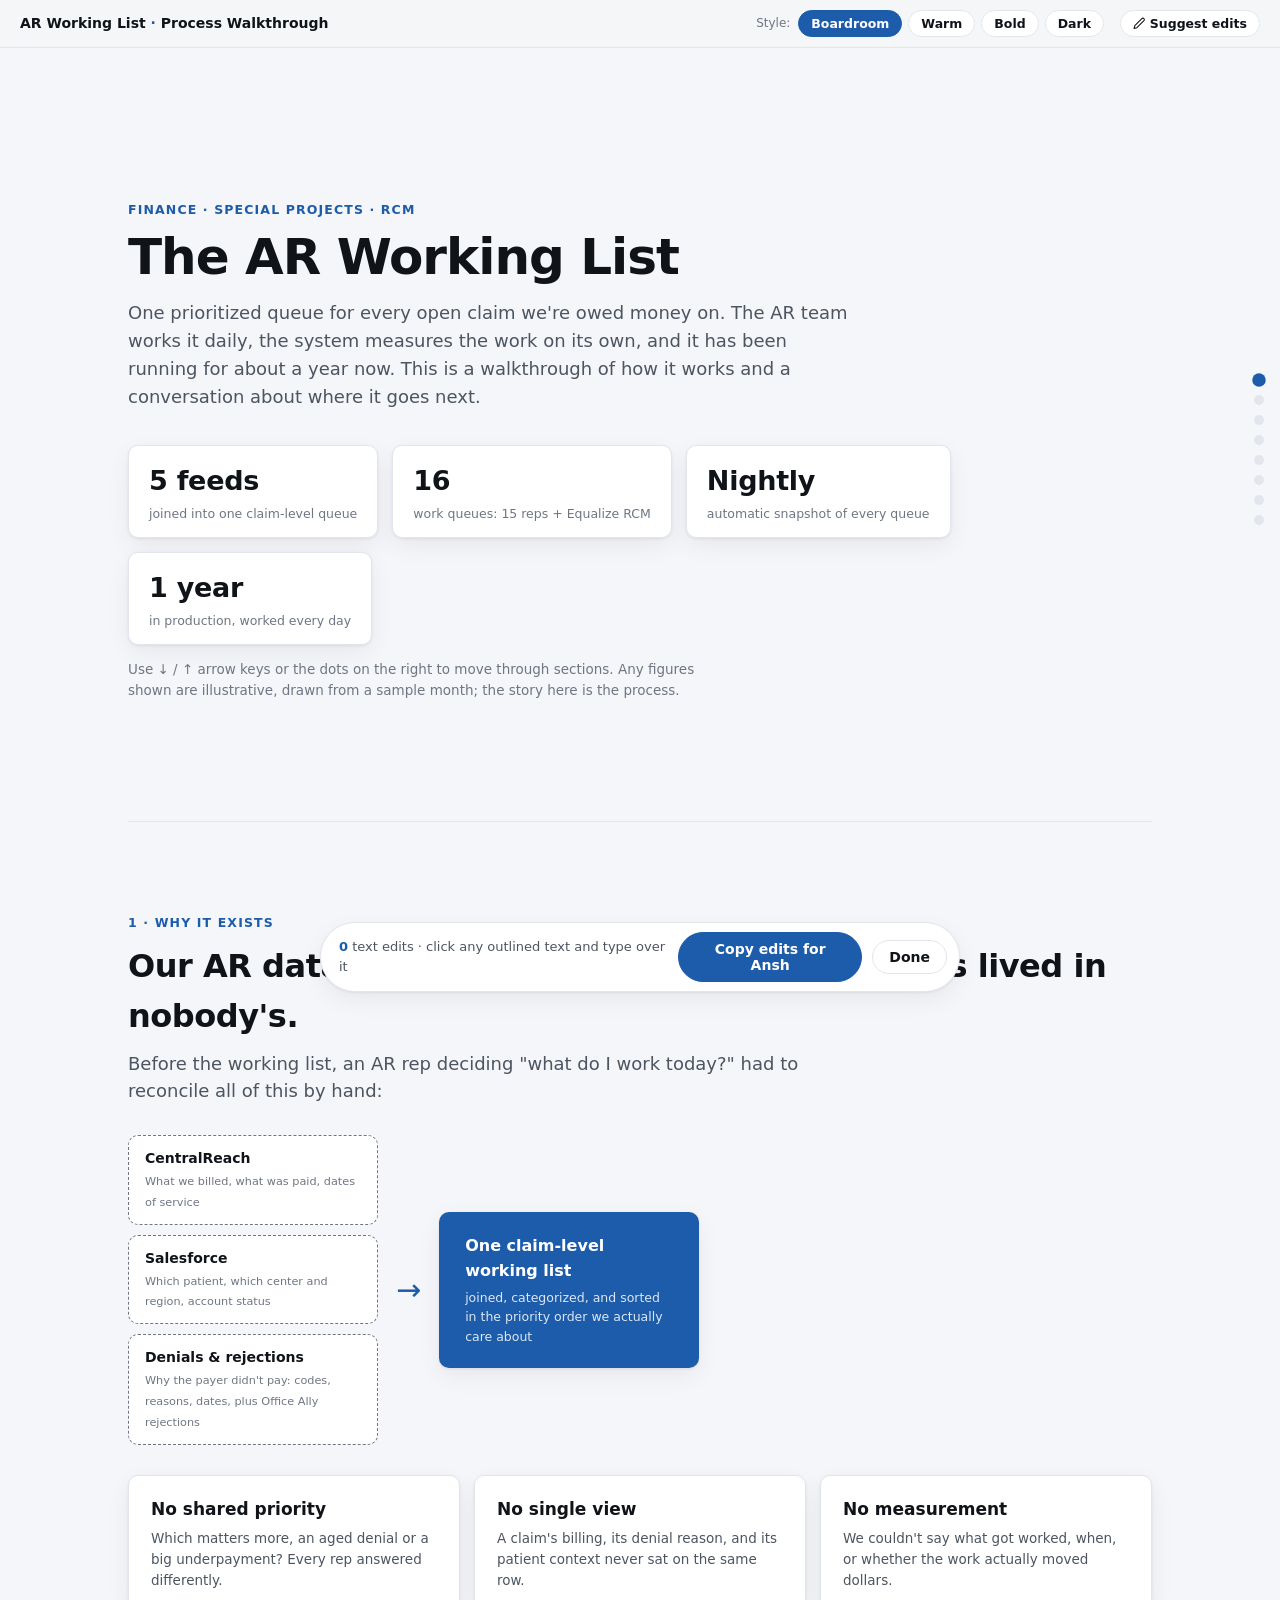
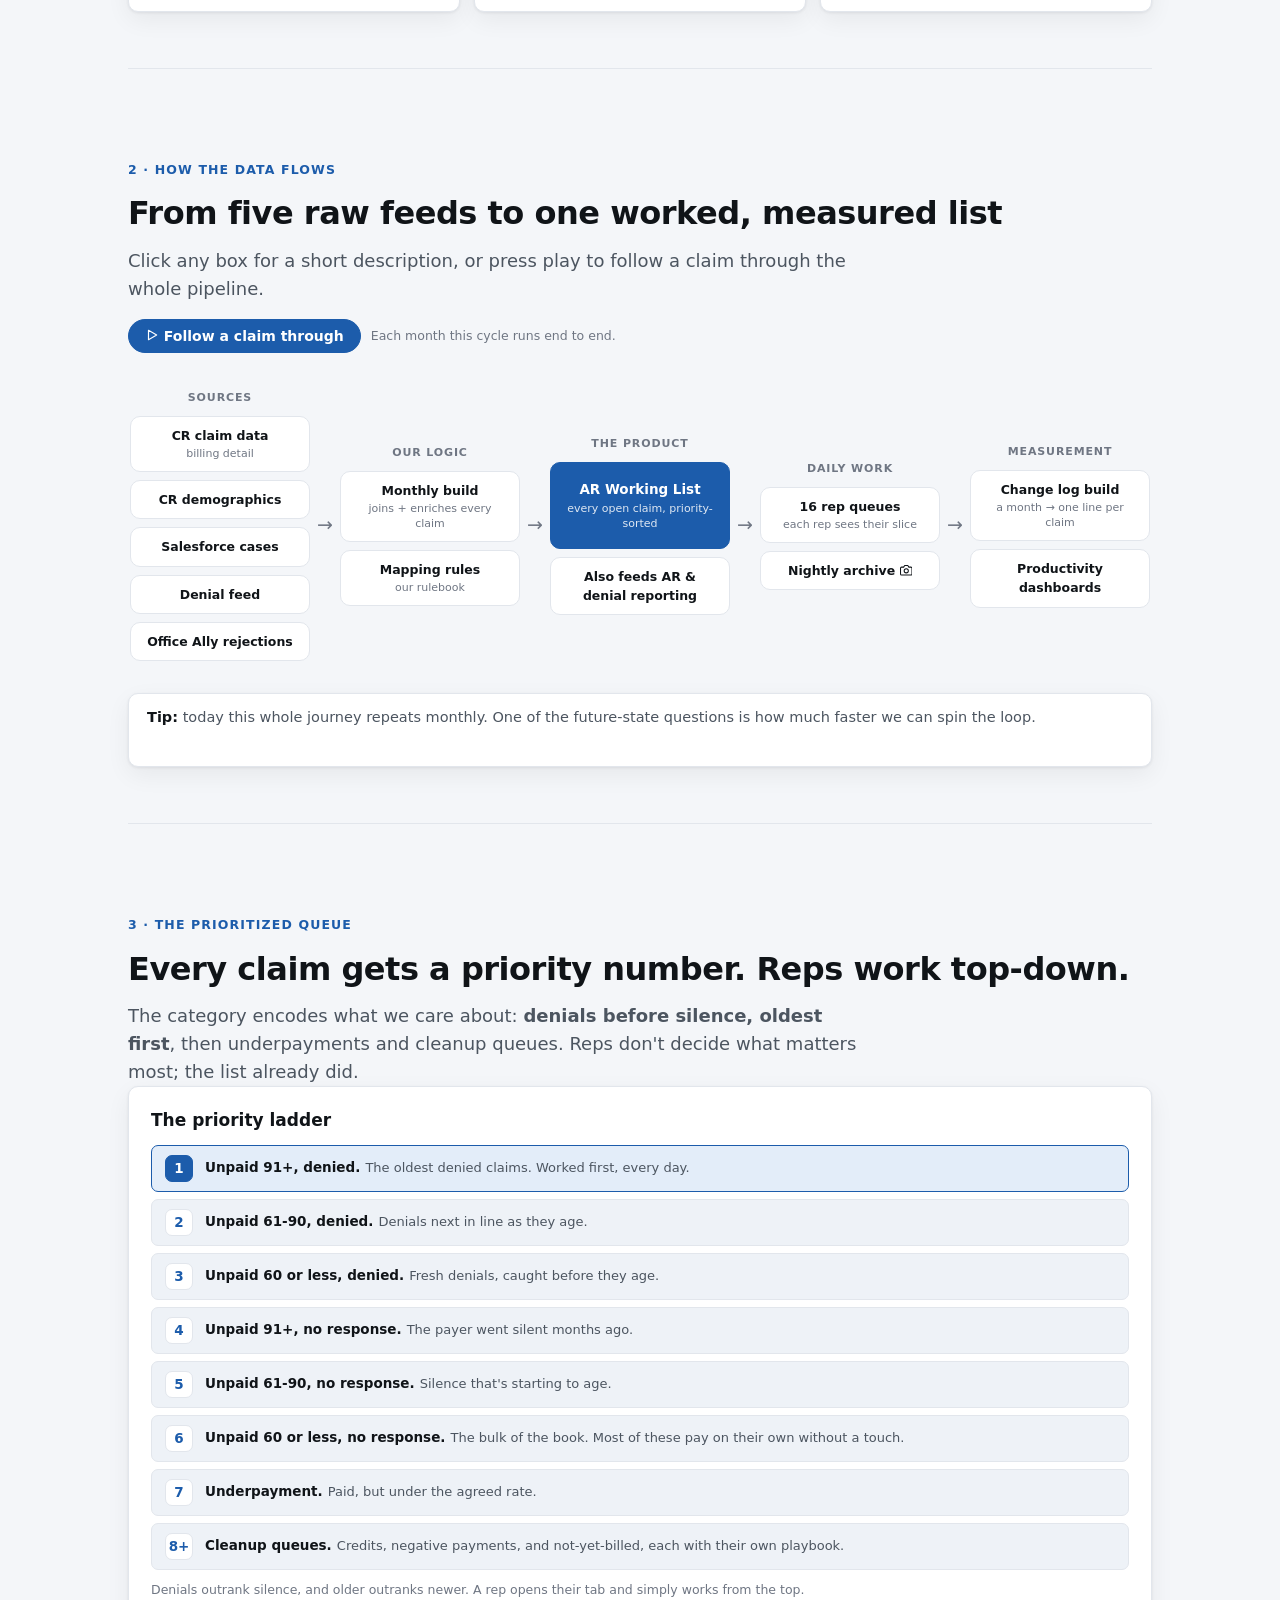
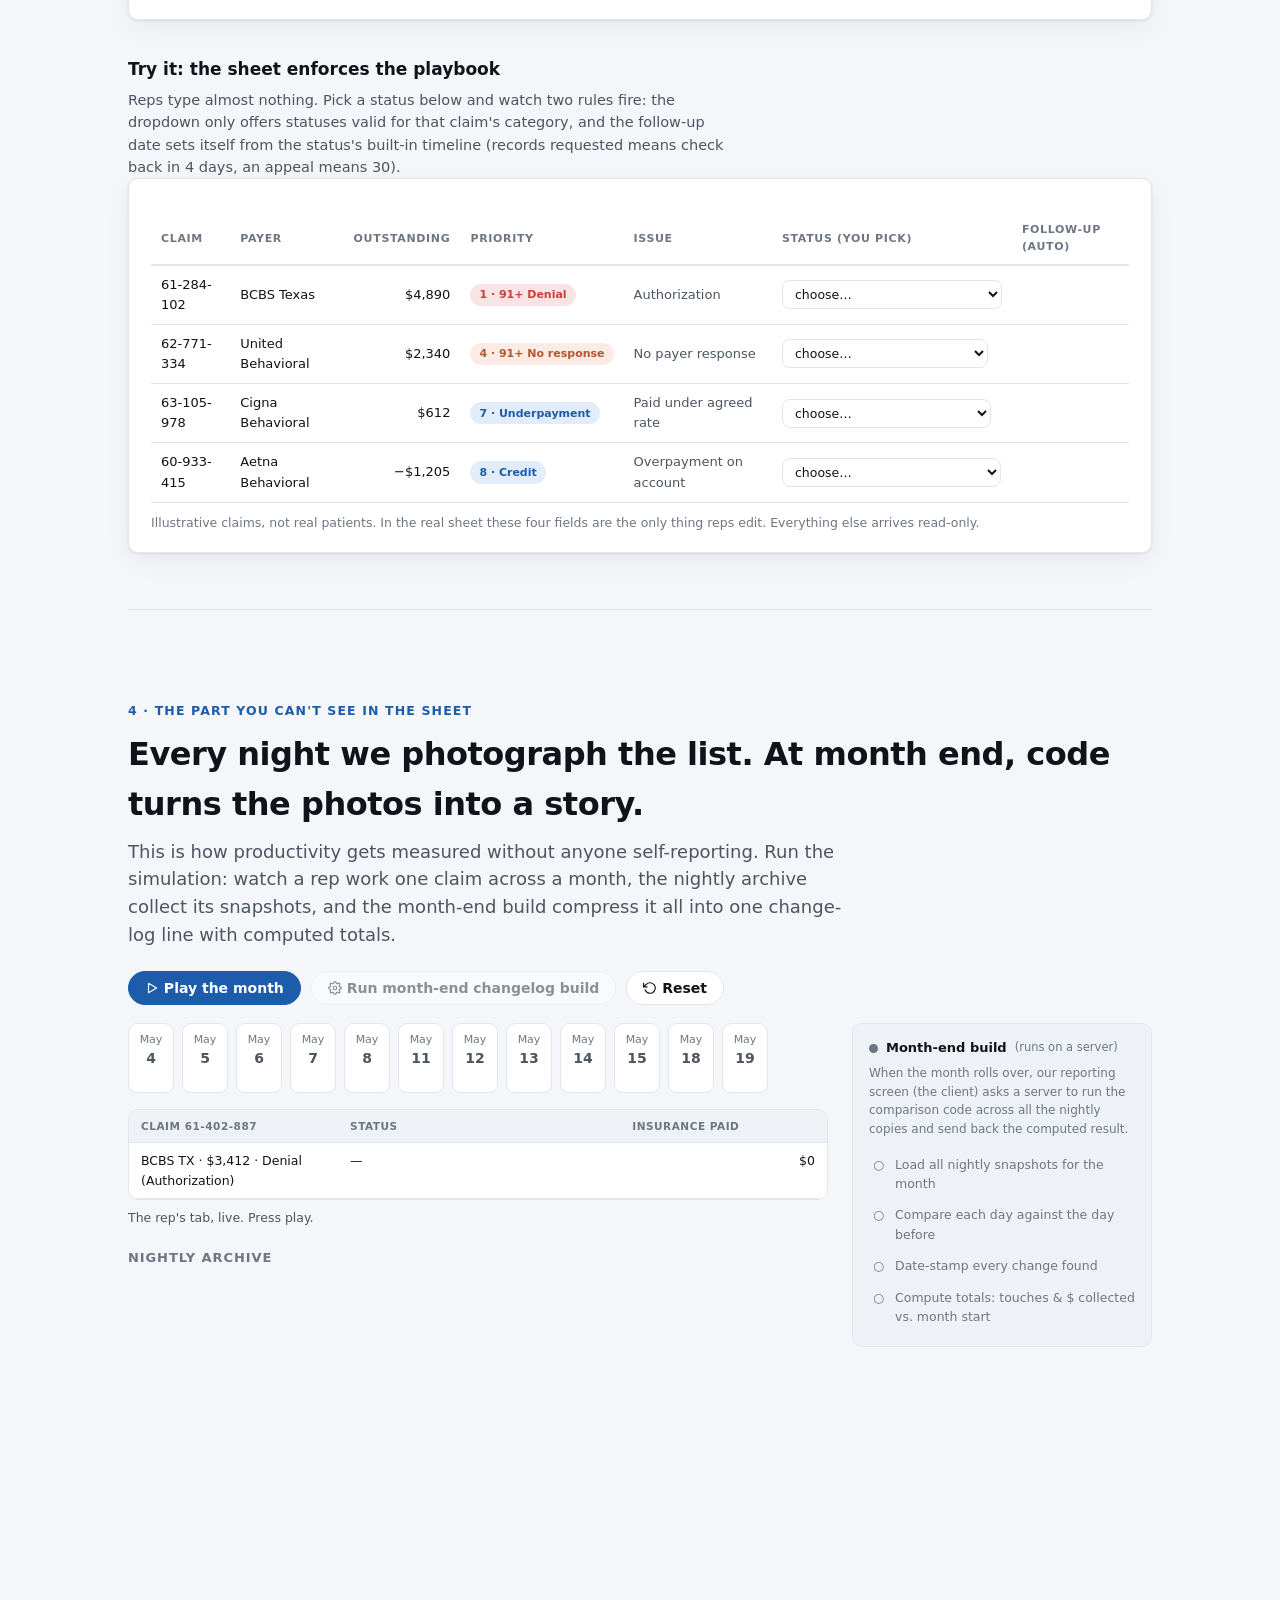
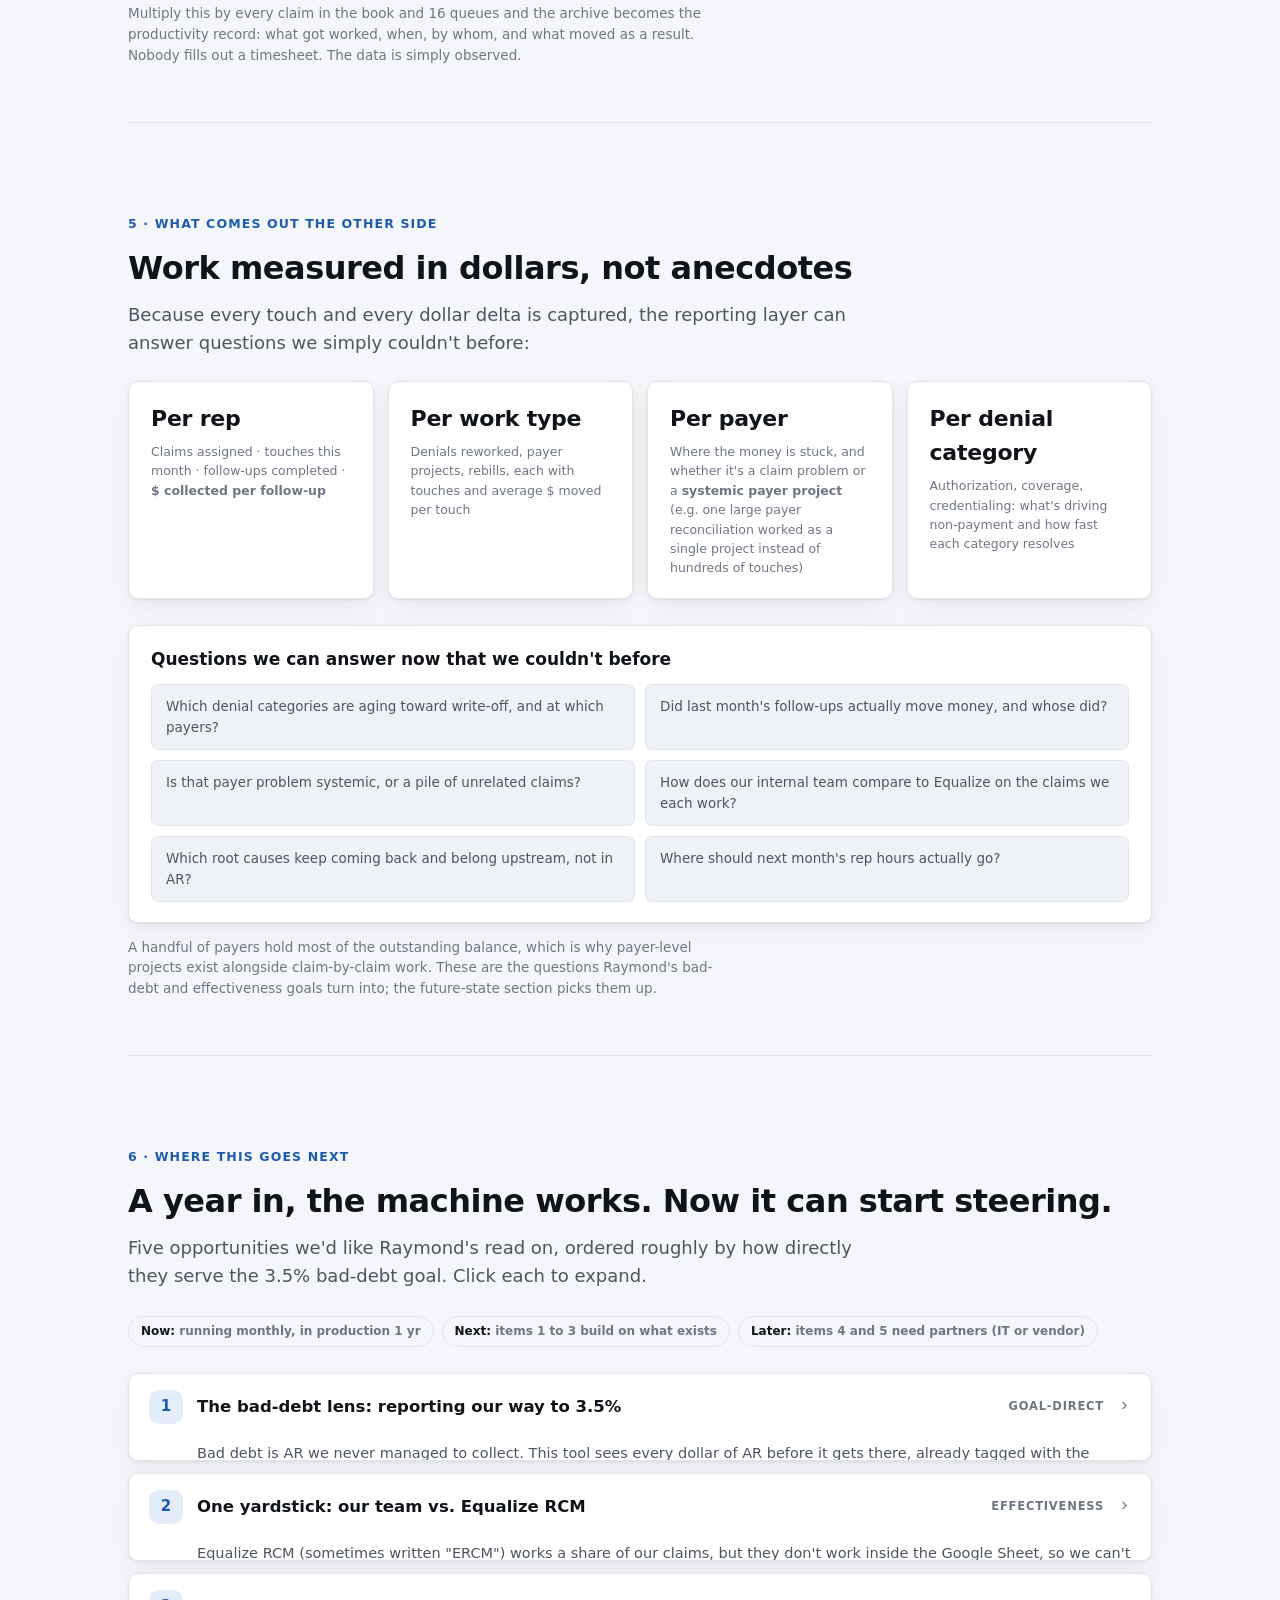
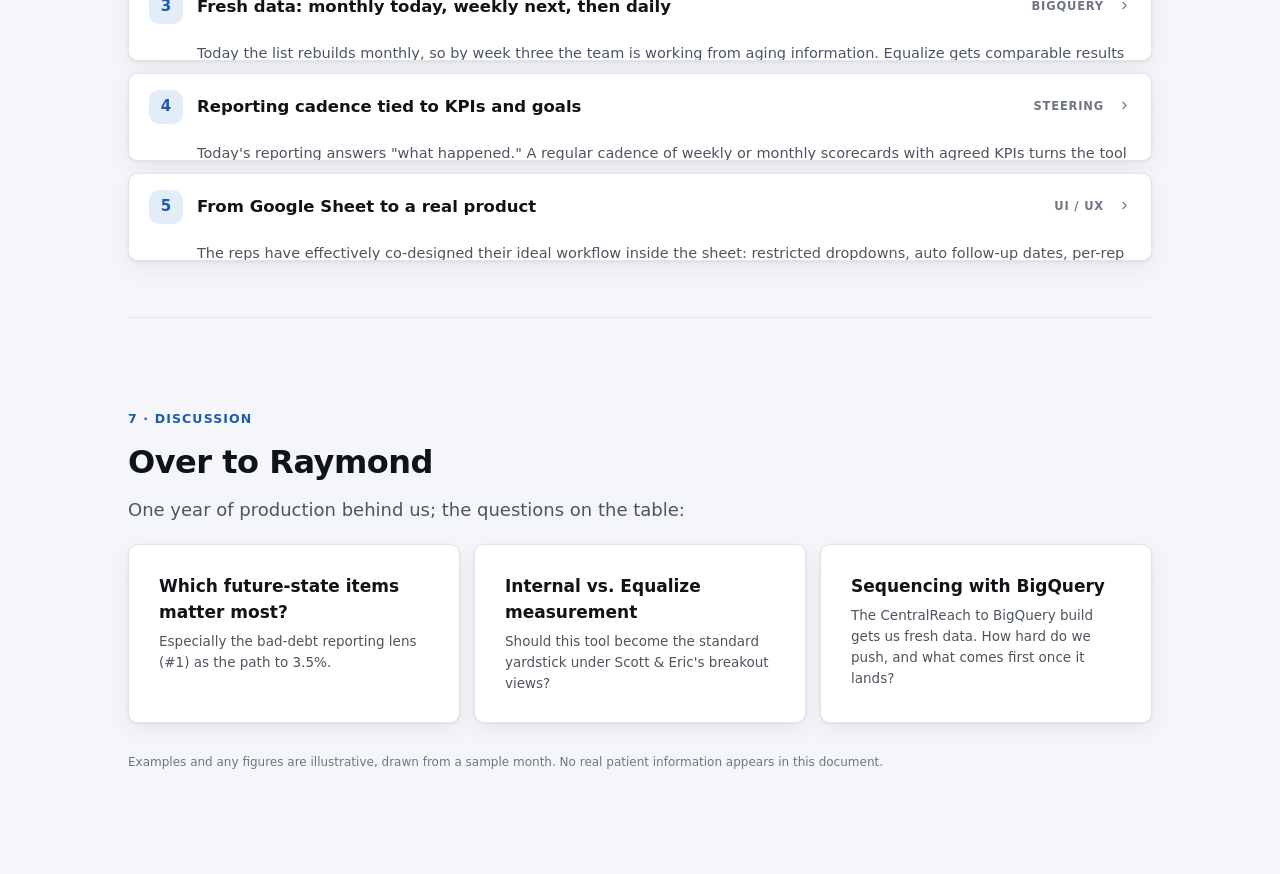
==== docs/index.html @ 67ee3144 "Apply ERCM measurement correction to published site Co-Authored-By: Claude Fable 5 <noreply@anthropi" ====
<!DOCTYPE html>
<html lang="en" data-theme="boardroom">
<head>
<meta charset="UTF-8">
<meta name="viewport" content="width=device-width, initial-scale=1.0">
<meta name="description" content="An interactive walkthrough of the AR Working List process, prioritization, and productivity workflow.">
<meta property="og:title" content="The AR Working List · Process Walkthrough">
<meta property="og:description" content="An interactive walkthrough of the AR Working List process, prioritization, and productivity workflow.">
<meta property="og:type" content="website">
<meta property="og:url" content="https://ansh-shah.github.io/ar-working-list-walkthrough/">
<meta property="og:image" content="https://ansh-shah.github.io/ar-working-list-walkthrough/og.png">
<meta name="twitter:card" content="summary_large_image">
<title>The AR Working List · Process Walkthrough</title>
<link rel="icon" href="data:image/svg+xml,%3Csvg xmlns='http://www.w3.org/2000/svg' viewBox='0 0 32 32'%3E%3Crect width='32' height='32' rx='7' fill='%231c5cab'/%3E%3Cpath d='M8 10h16M8 16h11M8 22h13' stroke='white' stroke-width='3' stroke-linecap='round'/%3E%3C/svg%3E">
<style>
  /* ============ THEMES ============ */
  :root{
    --font: system-ui, -apple-system, "Segoe UI", sans-serif;
    --good:#0ca30c; --warn:#fab219; --serious:#ec835a; --critical:#d03b3b;
    --good-text:#006300;
  }
  html[data-theme="boardroom"]{
    --bg:#f4f6f9; --surface:#ffffff; --surface-2:#eef2f7;
    --ink:#101418; --ink-2:#4c5560; --muted:#6f7683;
    --line:#e2e6ec; --accent:#1c5cab; --accent-soft:#e3edf9; --accent-ink:#ffffff;
    --radius:10px; --shadow:0 1px 3px rgba(16,20,24,.07),0 8px 24px rgba(16,20,24,.06);
  }
  html[data-theme="warm"]{
    --bg:#faf7f1; --surface:#fffdf8; --surface-2:#f3eee4;
    --ink:#1c1917; --ink-2:#57534e; --muted:#7b756c;
    --line:#e7e1d5; --accent:#0f766e; --accent-soft:#dcefec; --accent-ink:#ffffff;
    --radius:14px; --shadow:0 1px 3px rgba(28,25,23,.07),0 10px 28px rgba(28,25,23,.07);
  }
  html[data-theme="bold"]{
    --bg:#f5f4fd; --surface:#ffffff; --surface-2:#edebfa;
    --ink:#17143a; --ink-2:#4f4b77; --muted:#726d99;
    --line:#e3e0f2; --accent:#5b4bd6; --accent-soft:#e7e3fb; --accent-ink:#ffffff;
    --radius:16px; --shadow:0 2px 4px rgba(23,20,58,.08),0 12px 32px rgba(23,20,58,.09);
  }
  html[data-theme="dark"]{
    --bg:#0d0d0d; --surface:#1a1a19; --surface-2:#232322;
    --ink:#ffffff; --ink-2:#c3c2b7; --muted:#898781;
    --line:#2c2c2a; --accent:#3987e5; --accent-soft:#16283e; --accent-ink:#ffffff;
    --radius:12px; --shadow:0 1px 3px rgba(0,0,0,.5),0 10px 30px rgba(0,0,0,.45);
    --good-text:#0ca30c;
  }

  /* ============ BASE ============ */
  *{box-sizing:border-box; margin:0;}
  html{scroll-behavior:smooth;}
  body{
    font-family:var(--font); background:var(--bg); color:var(--ink);
    line-height:1.55; transition:background .3s,color .3s;
  }
  main{max-width:1080px; margin:0 auto; padding:0 28px;}
  section{padding:88px 0 56px; min-height:60vh; border-bottom:1px solid var(--line);}
  section:last-of-type{border-bottom:none;}
  h1{font-size:clamp(30px,4.6vw,50px); line-height:1.12; letter-spacing:-.02em;}
  h2{font-size:clamp(23px,3vw,32px); letter-spacing:-.015em; margin-bottom:8px;}
  h3{font-size:17px; margin-bottom:6px;}
  p.lead{font-size:18px; color:var(--ink-2); max-width:64ch;}
  p.note{font-size:13.5px; color:var(--muted); margin-top:14px; max-width:70ch;}
  .kicker{
    display:inline-block; font-size:12.5px; font-weight:700; letter-spacing:.09em;
    text-transform:uppercase; color:var(--accent); margin-bottom:10px;
  }
  .card{
    background:var(--surface); border:1px solid var(--line); border-radius:var(--radius);
    box-shadow:var(--shadow); padding:20px 22px; transition:background .3s,border-color .3s;
  }
  button{
    font-family:var(--font); font-size:14px; font-weight:600; cursor:pointer;
    border:1px solid var(--line); background:var(--surface); color:var(--ink);
    border-radius:999px; padding:8px 16px; transition:all .18s;
  }
  button:hover{border-color:var(--accent); color:var(--accent);}
  button.primary{background:var(--accent); border-color:var(--accent); color:var(--accent-ink);}
  button.primary:hover{filter:brightness(1.1); color:var(--accent-ink);}
  button:disabled{opacity:.45; cursor:default; pointer-events:none;}
  .ic{
    width:1em; height:1em; display:inline-block; vertical-align:-.125em;
    fill:none; stroke:currentColor; stroke-width:2; stroke-linecap:round; stroke-linejoin:round;
  }

  /* ============ TOP BAR ============ */
  .topbar{
    position:sticky; top:0; z-index:50; display:flex; align-items:center; gap:14px;
    padding:10px 20px; background:color-mix(in srgb, var(--bg) 86%, transparent);
    backdrop-filter:blur(10px); border-bottom:1px solid var(--line);
  }
  .topbar .brand{font-weight:700; font-size:14px; white-space:nowrap;}
  .topbar .brand span{color:var(--accent);}
  .themes{margin-left:auto; display:flex; gap:6px; align-items:center; flex-wrap:wrap;}
  .themes .lbl{font-size:12px; color:var(--muted); margin-right:2px;}
  .theme-chip{
    font-size:12.5px; padding:5px 12px; border-radius:999px; font-weight:600;
  }
  .theme-chip.active{background:var(--accent); border-color:var(--accent); color:var(--accent-ink);}
  @media(max-width:700px){
    .topbar{position:static; flex-wrap:wrap; gap:8px; padding:12px 16px;}
    .themes{margin-left:0;}
  }

  /* ============ SIDE NAV DOTS ============ */
  .dots{
    position:fixed; right:16px; top:50%; transform:translateY(-50%); z-index:40;
    display:flex; flex-direction:column; gap:10px;
  }
  .dots a{
    width:10px; height:10px; border-radius:50%; background:var(--line);
    transition:all .25s; position:relative;
  }
  .dots a.active{background:var(--accent); transform:scale(1.35);}
  .dots a:hover::after{
    content:attr(data-label); position:absolute; right:20px; top:50%; transform:translateY(-50%);
    background:var(--ink); color:var(--bg); font-size:11.5px; font-weight:600;
    padding:4px 10px; border-radius:6px; white-space:nowrap;
  }
  @media(max-width:900px){.dots{display:none;}}

  /* ============ REVEAL ANIMATION ============ */
  .rv{opacity:0; transform:translateY(22px); transition:opacity .6s ease,transform .6s ease;}
  .rv.in{opacity:1; transform:none;}
  .rv.d1{transition-delay:.1s}.rv.d2{transition-delay:.22s}.rv.d3{transition-delay:.34s}.rv.d4{transition-delay:.46s}

  /* ============ TITLE ============ */
  #title{display:flex; flex-direction:column; justify-content:center; min-height:86vh;}
  .title-stats{display:flex; gap:14px; flex-wrap:wrap; margin-top:34px;}
  .stat{
    background:var(--surface); border:1px solid var(--line); border-radius:var(--radius);
    box-shadow:var(--shadow); padding:14px 20px; min-width:150px;
  }
  .stat .v{font-size:27px; font-weight:650; letter-spacing:-.01em;}
  .stat .l{font-size:12.5px; color:var(--muted); margin-top:2px;}
  .stat .d{font-size:12px; color:var(--good-text); font-weight:600;}

  /* ============ PROBLEM SECTION ============ */
  .silo-wrap{display:flex; align-items:center; gap:18px; margin-top:30px; flex-wrap:wrap;}
  .silos{display:flex; flex-direction:column; gap:10px;}
  .silo{
    padding:12px 16px; border-radius:var(--radius); border:1px dashed var(--muted);
    background:var(--surface); font-size:13.5px; max-width:250px;
    transition:transform .5s, border-color .5s;
  }
  .silo b{display:block; font-size:14px;}
  .silo small{color:var(--muted);}
  .converge-arrow{font-size:30px; color:var(--accent); flex-shrink:0;}
  .one-list{
    padding:22px 26px; border-radius:var(--radius); background:var(--accent);
    color:var(--accent-ink); font-weight:650; font-size:16px; box-shadow:var(--shadow);
    max-width:260px;
  }
  .one-list small{display:block; font-weight:400; opacity:.85; font-size:12.5px; margin-top:4px;}
  .pains{display:grid; grid-template-columns:repeat(auto-fit,minmax(240px,1fr)); gap:14px; margin-top:30px;}

  /* ============ PIPELINE ============ */
  .pipe{
    display:flex; gap:0; align-items:stretch; margin-top:26px; overflow-x:auto;
    padding:10px 2px 18px;
  }
  .pcol{display:flex; flex-direction:column; gap:8px; justify-content:center; min-width:158px; flex:1;}
  .pcol-title{font-size:11px; font-weight:700; text-transform:uppercase; letter-spacing:.08em; color:var(--muted); text-align:center; margin-bottom:2px;}
  .pnode{
    background:var(--surface); border:1.5px solid var(--line); border-radius:var(--radius);
    padding:9px 11px; font-size:12.5px; font-weight:600; text-align:center; cursor:pointer;
    transition:all .25s; position:relative;
  }
  .pnode small{display:block; font-weight:400; color:var(--muted); font-size:11px; line-height:1.35; margin-top:2px;}
  .pnode:hover{border-color:var(--accent);}
  .pnode.hot{
    border-color:var(--accent); background:var(--accent-soft);
    box-shadow:0 0 0 3px color-mix(in srgb, var(--accent) 22%, transparent);
  }
  .pnode.sel{border-color:var(--accent); background:var(--accent-soft);}
  .pnode.big{background:var(--accent); border-color:var(--accent); color:var(--accent-ink); padding:16px 12px; font-size:13.5px;}
  .pnode.big small{color:var(--accent-ink); opacity:.85;}
  .pnode.big.hot{box-shadow:0 0 0 4px color-mix(in srgb, var(--accent) 35%, transparent);}
  .plink{
    display:flex; align-items:center; justify-content:center; min-width:30px; color:var(--muted);
    font-size:19px; flex-shrink:0;
  }
  .plink.flow{color:var(--accent); animation:pulseArrow 1.4s infinite;}
  @keyframes pulseArrow{0%,100%{opacity:.45}50%{opacity:1}}
  .pipe-detail{
    margin-top:14px; min-height:74px; font-size:14.5px; color:var(--ink-2);
    border:1px solid var(--line); padding:12px 18px; background:var(--surface);
    border-radius:var(--radius); box-shadow:var(--shadow);
  }
  .pipe-detail b{color:var(--ink);}
  .pipe-controls{display:flex; gap:10px; margin-top:16px; align-items:center;}
  .pipe-controls .hint{font-size:12.5px; color:var(--muted);}

  .chart-note{font-size:12.5px; color:var(--muted); margin-top:10px;}

  /* ============ PRIORITY LADDER ============ */
  .ladder{display:flex; flex-direction:column; gap:7px;}
  .lrow{
    display:flex; gap:12px; align-items:flex-start; padding:9px 13px;
    border:1px solid var(--line); border-radius:calc(var(--radius) - 3px); background:var(--surface-2);
  }
  .lrow .ln{
    font-weight:800; color:var(--accent); font-size:13.5px; min-width:28px; text-align:center;
    background:var(--surface); border:1px solid var(--line); border-radius:7px; padding:2px 0; flex-shrink:0;
  }
  .lrow b{font-size:13.5px;}
  .lrow .ld{color:var(--ink-2); font-size:13px;}
  .lrow.top{border-color:var(--accent); background:var(--accent-soft);}
  .lrow.top .ln{background:var(--accent); border-color:var(--accent); color:var(--accent-ink);}

  /* ============ QUESTIONS GRID ============ */
  .qgrid{display:grid; grid-template-columns:1fr 1fr; gap:10px;}
  @media(max-width:700px){.qgrid{grid-template-columns:1fr;}}
  .qgrid .q{
    padding:11px 14px; border:1px solid var(--line); border-radius:calc(var(--radius) - 3px);
    background:var(--surface-2); font-size:13.5px; color:var(--ink-2);
  }

  /* ============ WORKLIST DEMO ============ */
  .demo-table{width:100%; border-collapse:collapse; font-size:13px; margin-top:14px;}
  .demo-table th{
    text-align:left; font-size:11px; text-transform:uppercase; letter-spacing:.06em;
    color:var(--muted); padding:8px 10px; border-bottom:2px solid var(--line);
  }
  .demo-table td{padding:9px 10px; border-bottom:1px solid var(--line); vertical-align:middle;}
  .demo-table tr:hover td{background:var(--surface-2);}
  .pill{
    display:inline-block; font-size:11px; font-weight:700; padding:2.5px 9px; border-radius:999px;
    background:var(--accent-soft); color:var(--accent); white-space:nowrap;
  }
  .pill.p1{background:color-mix(in srgb,var(--critical) 14%, var(--surface)); color:var(--critical);}
  .pill.p2{background:color-mix(in srgb,var(--serious) 16%, var(--surface)); color:#b4552f;}
  html[data-theme="dark"] .pill.p2{color:var(--serious);}
  .demo-table select{
    font-family:var(--font); font-size:12.5px; padding:5px 8px; border-radius:8px;
    border:1px solid var(--line); background:var(--surface); color:var(--ink); max-width:220px;
  }
  .fu-chip{
    display:inline-block; font-size:11.5px; font-weight:600; padding:3px 9px; border-radius:8px;
    background:var(--surface-2); color:var(--ink-2); opacity:0; transform:translateY(6px);
    transition:all .4s;
  }
  .fu-chip.show{opacity:1; transform:none;}
  .fu-chip b{color:var(--good-text);}
  .money{font-variant-numeric:tabular-nums; text-align:right;}

  /* ============ ARCHIVE SIMULATOR ============ */
  .sim{margin-top:22px;}
  .sim-stage{display:grid; grid-template-columns:1fr 300px; gap:24px; align-items:start;}
  @media(max-width:860px){.sim-stage{grid-template-columns:1fr;}}
  .day-strip{display:flex; gap:8px; flex-wrap:wrap; margin-bottom:16px;}
  .day{
    width:46px; text-align:center; font-size:11px; padding:7px 0 5px; border-radius:9px;
    border:1px solid var(--line); background:var(--surface); color:var(--muted);
    transition:all .3s;
  }
  .day b{display:block; font-size:14px; color:var(--ink-2);}
  .day.today{border-color:var(--accent); background:var(--accent-soft); color:var(--accent);}
  .day.today b{color:var(--accent);}
  .day.snapped{border-style:solid; border-color:var(--good); }
  .day .cam{font-size:11px; visibility:hidden;}
  .day.snapped .cam{visibility:visible; color:var(--good);}
  .sheet-mini{
    border:1px solid var(--line); border-radius:var(--radius); overflow:hidden; font-size:12.5px;
    background:var(--surface);
  }
  .sheet-mini .rowline{display:grid; grid-template-columns:1.1fr 1.5fr 1fr; gap:8px; padding:8px 12px; border-bottom:1px solid var(--line);}
  .sheet-mini .rowline.head{font-size:10.5px; text-transform:uppercase; letter-spacing:.05em; color:var(--muted); background:var(--surface-2); font-weight:700;}
  .sheet-mini .chg{animation:flashCell 1s;}
  @keyframes flashCell{0%{background:var(--accent-soft);}100%{background:transparent;}}
  .stack{position:relative; height:106px; margin-top:10px;}
  .snapcard{
    position:absolute; left:0; right:36px; height:48px; border-radius:9px;
    background:var(--surface); border:1px solid var(--line); box-shadow:var(--shadow);
    font-size:11.5px; padding:8px 12px 5px; color:var(--ink-2); overflow:hidden;
    transition:all .5s cubic-bezier(.2,.7,.2,1); opacity:0; transform:translateY(-26px) scale(.95);
  }
  .snapcard b{font-size:12px; color:var(--ink);}
  .snapcard.landed{opacity:1; transform:none;}
  .snapcard.buried{background:var(--surface-2);}
  .sim-log{font-size:12.5px; color:var(--ink-2); min-height:20px; margin-top:8px;}
  .server-panel{position:sticky; top:70px;}
  .server-box{
    border:1.5px solid var(--line); border-radius:var(--radius); padding:14px 16px;
    background:var(--surface-2); font-size:13px;
  }
  .server-box .srv-title{display:flex; gap:8px; align-items:center; font-weight:700; font-size:13px;}
  .srv-dot{width:9px; height:9px; border-radius:50%; background:var(--muted);}
  .srv-dot.on{background:var(--good); animation:blink 1s infinite;}
  @keyframes blink{50%{opacity:.35;}}
  .srv-steps{margin:10px 0 0; padding:0; list-style:none;}
  .srv-steps li{
    padding:6px 0 6px 26px; position:relative; color:var(--muted); font-size:12.5px;
    transition:color .3s;
  }
  .srv-steps li::before{
    content:"○"; position:absolute; left:4px; color:var(--muted);
  }
  .srv-steps li.doing{color:var(--ink);}
  .srv-steps li.doing::before{content:"◐"; color:var(--accent);}
  .srv-steps li.done{color:var(--ink-2);}
  .srv-steps li.done::before{content:"●"; color:var(--good);}
  .result-card{
    margin-top:16px; border:1.5px solid var(--good); border-radius:var(--radius);
    padding:14px 16px; background:var(--surface); opacity:0; transform:translateY(14px);
    transition:all .5s; font-size:13px;
  }
  .result-card.show{opacity:1; transform:none;}
  .result-card .cl{
    font-family:ui-monospace,Consolas,monospace; font-size:12px; background:var(--surface-2);
    border-radius:8px; padding:8px 10px; margin:8px 0; min-height:34px; color:var(--ink-2);
    word-break:break-word;
  }
  .result-kpis{display:flex; gap:16px; flex-wrap:wrap; margin-top:6px;}
  .result-kpis .k{font-size:12px; color:var(--muted);}
  .result-kpis .k b{display:block; font-size:17px; color:var(--ink); font-weight:650;}
  .result-kpis .k b.up{color:var(--good-text);}

  /* ============ MEASURE SECTION ============ */
  .metric-grid{display:grid; grid-template-columns:repeat(auto-fit,minmax(230px,1fr)); gap:14px; margin-top:24px;}
  .metric-grid .card b.big{font-size:22px; letter-spacing:-.01em;}
  .metric-grid .card .sub{font-size:12.5px; color:var(--muted);}

  /* ============ FUTURE ============ */
  .future-list{display:flex; flex-direction:column; gap:12px; margin-top:26px;}
  .fitem{
    border:1px solid var(--line); border-radius:var(--radius); background:var(--surface);
    box-shadow:var(--shadow); overflow:hidden; transition:border-color .25s;
  }
  .fitem.open{border-color:var(--accent);}
  .fhead{
    display:flex; align-items:center; gap:14px; padding:16px 20px; cursor:pointer; user-select:none;
  }
  .fnum{
    width:34px; height:34px; border-radius:10px; background:var(--accent-soft); color:var(--accent);
    display:flex; align-items:center; justify-content:center; font-weight:800; font-size:15px; flex-shrink:0;
  }
  .fhead h3{margin:0; font-size:16.5px;}
  .fhead .tag{margin-left:auto; font-size:11.5px; font-weight:700; color:var(--muted); text-transform:uppercase; letter-spacing:.07em; white-space:nowrap;}
  .fhead .chev{color:var(--muted); transition:transform .3s; font-size:13px;}
  .fitem.open .chev{transform:rotate(90deg);}
  .fbody{
    display:grid; grid-template-rows:0fr; overflow:hidden;
    transition:grid-template-rows .45s ease;
    font-size:14.5px; color:var(--ink-2);
  }
  .fitem.open .fbody{grid-template-rows:1fr;}
  .fbody-inner{padding:2px 20px 18px 68px; min-height:0; overflow:hidden;}
  .fbody ul{margin:8px 0 0 18px; padding:0;}
  .fbody li{margin-bottom:5px;}
  .fbody .why{
    font-size:12.5px; font-weight:700; text-transform:uppercase; letter-spacing:.07em;
    color:var(--accent); margin-top:12px;
  }
  .horizon{display:flex; gap:8px; margin-top:26px; flex-wrap:wrap;}
  .hz{font-size:12px; padding:5px 12px; border-radius:999px; border:1px solid var(--line); color:var(--muted); font-weight:600;}
  .hz b{color:var(--ink);}

  /* ============ CLOSING ============ */
  #close .card{padding:28px 30px;}
  .ask-grid{display:grid; grid-template-columns:repeat(auto-fit,minmax(240px,1fr)); gap:14px; margin-top:20px;}
  footer{padding:30px 0 46px; font-size:12px; color:var(--muted);}

  /* ============ SUGGEST-EDITS MODE ============ */
  body.editing [contenteditable="true"]{
    outline:1.5px dashed color-mix(in srgb, var(--accent) 50%, transparent);
    outline-offset:3px; border-radius:4px; cursor:text;
  }
  body.editing [contenteditable="true"]:hover{outline-color:var(--accent);}
  body.editing [contenteditable="true"]:focus{outline:2px solid var(--accent);}
  body.editing [contenteditable="true"].edited{outline:2px solid var(--good);}
  .editbar{
    position:fixed; bottom:18px; left:50%; transform:translate(-50%,110px); z-index:60;
    display:flex; gap:10px; align-items:center;
    background:var(--surface); border:1px solid var(--line); border-radius:999px;
    box-shadow:var(--shadow); padding:9px 12px 9px 18px; font-size:13px; color:var(--ink-2);
    transition:transform .35s;
  }
  body.editing .editbar{transform:translate(-50%,0);}
  .editbar .cnt{color:var(--accent); font-weight:700;}
  @media(max-width:700px){.editbar{width:calc(100% - 24px); flex-wrap:wrap; border-radius:16px;}}

  /* ============ REDUCED MOTION ============ */
  @media (prefers-reduced-motion: reduce){
    html{scroll-behavior:auto;}
    .rv{transition:none; transform:none; opacity:1;}
    .snapcard,.editbar,.fu-chip,.fbody,.chev{transition:none;}
    .plink.flow{animation:none;}
    .srv-dot.on{animation:none;}
    .sheet-mini .chg{animation:none;}
  }

</style>
</head>
<body>

<div class="topbar">
  <div class="brand">AR Working List <span>·</span> Process Walkthrough</div>
  <div class="themes">
    <span class="lbl">Style:</span>
    <button class="theme-chip active" data-set-theme="boardroom">Boardroom</button>
    <button class="theme-chip" data-set-theme="warm">Warm</button>
    <button class="theme-chip" data-set-theme="bold">Bold</button>
    <button class="theme-chip" data-set-theme="dark">Dark</button>
    <button class="theme-chip" id="editToggle" style="margin-left:10px;"><svg class="ic" viewBox="0 0 24 24"><path d="M17 3a2.828 2.828 0 1 1 4 4L7.5 20.5 2 22l1.5-5.5L17 3z"/></svg> Suggest edits</button>
  </div>
</div>

<nav class="dots" id="dots"></nav>

<main>

<!-- ============ 1. TITLE ============ -->
<section id="title" data-nav="Overview">
  <span class="kicker rv">Finance · Special Projects · RCM</span>
  <h1 class="rv d1">The AR Working List</h1>
  <p class="lead rv d2" style="margin-top:14px;">
    One prioritized queue for every open claim we're owed money on. The AR team works it daily,
    the system measures the work on its own, and it has been running for about a year now.
    This is a walkthrough of how it works and a conversation about where it goes next.
  </p>
  <div class="title-stats">
    <div class="stat rv d1"><div class="v">5 feeds</div><div class="l">joined into one claim-level queue</div></div>
    <div class="stat rv d2"><div class="v">16</div><div class="l">work queues: 15 reps + Equalize RCM</div></div>
    <div class="stat rv d3"><div class="v">Nightly</div><div class="l">automatic snapshot of every queue</div></div>
    <div class="stat rv d4"><div class="v">1 year</div><div class="l">in production, worked every day</div></div>
  </div>
  <p class="note rv d4">Use ↓ / ↑ arrow keys or the dots on the right to move through sections. Any figures shown are illustrative, drawn from a sample month; the story here is the process.</p>
</section>

<!-- ============ 2. THE PROBLEM ============ -->
<section id="problem" data-nav="The problem">
  <span class="kicker rv">1 · Why it exists</span>
  <h2 class="rv">Our AR data lived in three places. Our priorities lived in nobody's.</h2>
  <p class="lead rv d1">Before the working list, an AR rep deciding "what do I work today?" had to reconcile all of this by hand:</p>

  <div class="silo-wrap rv d2">
    <div class="silos">
      <div class="silo"><b>CentralReach</b><small>What we billed, what was paid, dates of service</small></div>
      <div class="silo"><b>Salesforce</b><small>Which patient, which center and region, account status</small></div>
      <div class="silo"><b>Denials &amp; rejections</b><small>Why the payer didn't pay: codes, reasons, dates, plus Office Ally rejections</small></div>
    </div>
    <div class="converge-arrow">→</div>
    <div class="one-list">One claim-level working list<small>joined, categorized, and sorted in the priority order we actually care about</small></div>
  </div>

  <div class="pains">
    <div class="card rv d1"><h3>No shared priority</h3><p style="font-size:13.5px;color:var(--ink-2);">Which matters more, an aged denial or a big underpayment? Every rep answered differently.</p></div>
    <div class="card rv d2"><h3>No single view</h3><p style="font-size:13.5px;color:var(--ink-2);">A claim's billing, its denial reason, and its patient context never sat on the same row.</p></div>
    <div class="card rv d3"><h3>No measurement</h3><p style="font-size:13.5px;color:var(--ink-2);">We couldn't say what got worked, when, or whether the work actually moved dollars.</p></div>
  </div>
</section>

<!-- ============ 3. PIPELINE ============ -->
<section id="pipeline" data-nav="How data flows">
  <span class="kicker rv">2 · How the data flows</span>
  <h2 class="rv">From five raw feeds to one worked, measured list</h2>
  <p class="lead rv d1">Click any box for a short description, or press play to follow a claim through the whole pipeline.</p>

  <div class="pipe-controls rv d2">
    <button class="primary" id="playPipe"><svg class="ic" viewBox="0 0 24 24"><polygon points="6 4 20 12 6 20 6 4"/></svg> Follow a claim through</button>
    <span class="hint" id="pipeHint">Each month this cycle runs end to end.</span>
  </div>

  <div class="pipe rv d2" id="pipe">
    <div class="pcol">
      <div class="pcol-title">Sources</div>
      <div class="pnode" data-step="0" data-info="<b>CentralReach billing detail.</b> Every claim we submitted: amounts billed, dates of service, the payer it went to, the rendering provider.">CR claim data<small>billing detail</small></div>
      <div class="pnode" data-step="0" data-info="<b>CentralReach demographics.</b> Patient and guardian details.">CR demographics</div>
      <div class="pnode" data-step="0" data-info="<b>Salesforce.</b> The case side: region, center, account status, assigned BCBA, program dates.">Salesforce cases</div>
      <div class="pnode" data-step="0" data-info="<b>Payer denials.</b> Denial codes, reasons, and dates straight from payer responses.">Denial feed</div>
      <div class="pnode" data-step="0" data-info="<b>Office Ally rejections.</b> Claims that bounced at Office Ally before the payer ever saw them.">Office Ally rejections</div>
    </div>
    <div class="plink" data-flow="1">→</div>
    <div class="pcol">
      <div class="pcol-title">Our logic</div>
      <div class="pnode" data-step="1" data-info="<b>The monthly build.</b> Code we run on a server joins all five feeds into one row per claim, then applies our mapping tables (denial reason to category, payer to bucket, claim ID continuity across rebills) so every claim arrives categorized and consistent.">Monthly build<small>joins + enriches every claim</small></div>
      <div class="pnode" data-step="1" data-info="<b>Mapping tables.</b> The rulebook we maintain: how denial reasons group into categories, how payer plans roll up, which statuses count as real work, and how a rebilled claim keeps its identity.">Mapping rules<small>our rulebook</small></div>
    </div>
    <div class="plink" data-flow="2">→</div>
    <div class="pcol">
      <div class="pcol-title">The product</div>
      <div class="pnode big" data-step="2" data-info="<b>The AR Working List.</b> One row for every open claim, each with a priority category, a denial category, aging, and dollars outstanding. Sorted in the order we want it worked.">AR Working List<small>every open claim, priority-sorted</small></div>
      <div class="pnode" data-step="2" data-info="<b>Downstream reporting.</b> The same list also feeds aging summaries, denial resolve rates, payment/collection summaries, and the denial forecast.">Also feeds AR &amp; denial reporting</div>
    </div>
    <div class="plink" data-flow="3">→</div>
    <div class="pcol">
      <div class="pcol-title">Daily work</div>
      <div class="pnode" data-step="3" data-info="<b>The team's workspace.</b> Each rep gets their own tab showing only their claims. They record a date worked, a status, and notes per touch, and the follow-up date fills itself in based on the status chosen.">16 rep queues<small>each rep sees their slice</small></div>
      <div class="pnode" data-step="3" data-info="<b>Nightly snapshot.</b> Every night an automated process takes a complete copy of the workspace, so we have a photo of the list for every day of the month.">Nightly archive <svg class="ic" viewBox="0 0 24 24"><path d="M23 19a2 2 0 0 1-2 2H3a2 2 0 0 1-2-2V8a2 2 0 0 1 2-2h4l2-3h6l2 3h4a2 2 0 0 1 2 2z"/><circle cx="12" cy="13" r="4"/></svg></div>
    </div>
    <div class="plink" data-flow="4">→</div>
    <div class="pcol">
      <div class="pcol-title">Measurement</div>
      <div class="pnode" data-step="4" data-info="<b>Month-end changelog.</b> Code compares each day's snapshot to the day before and condenses a month of copies into one line per claim: every status change, date-stamped, plus touch counts and dollars collected vs. the start of the month.">Change log build<small>a month → one line per claim</small></div>
      <div class="pnode" data-step="4" data-info="<b>Productivity reporting.</b> Per-rep dashboards: claims assigned, touches, follow-ups, and dollars moved per follow-up, plus summaries by type of work.">Productivity dashboards</div>
    </div>
  </div>

  <div class="pipe-detail rv d3" id="pipeDetail">
    <b>Tip:</b> today this whole journey repeats monthly. One of the future-state questions is how much faster we can spin the loop.
  </div>
</section>

<!-- ============ 4. PRIORITIZATION ============ -->
<section id="priority" data-nav="Prioritization">
  <span class="kicker rv">3 · The prioritized queue</span>
  <h2 class="rv">Every claim gets a priority number. Reps work top-down.</h2>
  <p class="lead rv d1">The category encodes what we care about: <b>denials before silence, oldest first</b>, then underpayments and cleanup queues. Reps don't decide what matters most; the list already did.</p>

  <div class="card rv d2">
    <h3 style="margin-bottom:12px;">The priority ladder</h3>
    <div class="ladder">
      <div class="lrow top"><span class="ln">1</span><div><b>Unpaid 91+, denied.</b> <span class="ld">The oldest denied claims. Worked first, every day.</span></div></div>
      <div class="lrow"><span class="ln">2</span><div><b>Unpaid 61-90, denied.</b> <span class="ld">Denials next in line as they age.</span></div></div>
      <div class="lrow"><span class="ln">3</span><div><b>Unpaid 60 or less, denied.</b> <span class="ld">Fresh denials, caught before they age.</span></div></div>
      <div class="lrow"><span class="ln">4</span><div><b>Unpaid 91+, no response.</b> <span class="ld">The payer went silent months ago.</span></div></div>
      <div class="lrow"><span class="ln">5</span><div><b>Unpaid 61-90, no response.</b> <span class="ld">Silence that's starting to age.</span></div></div>
      <div class="lrow"><span class="ln">6</span><div><b>Unpaid 60 or less, no response.</b> <span class="ld">The bulk of the book. Most of these pay on their own without a touch.</span></div></div>
      <div class="lrow"><span class="ln">7</span><div><b>Underpayment.</b> <span class="ld">Paid, but under the agreed rate.</span></div></div>
      <div class="lrow"><span class="ln">8+</span><div><b>Cleanup queues.</b> <span class="ld">Credits, negative payments, and not-yet-billed, each with their own playbook.</span></div></div>
    </div>
    <div class="chart-note">Denials outrank silence, and older outranks newer. A rep opens their tab and simply works from the top.</div>
  </div>

  <h3 class="rv" style="margin-top:36px;">Try it: the sheet enforces the playbook</h3>
  <p class="rv d1" style="font-size:14.5px;color:var(--ink-2);max-width:66ch;">
    Reps type almost nothing. Pick a status below and watch two rules fire: the dropdown only offers
    statuses valid for that claim's category, and the follow-up date sets itself from the
    status's built-in timeline (records requested means check back in 4 days, an appeal means 30).
  </p>

  <div class="card rv d2" style="overflow-x:auto;">
    <table class="demo-table" id="demoTable">
      <thead><tr>
        <th>Claim</th><th>Payer</th><th style="text-align:right">Outstanding</th><th>Priority</th><th>Issue</th><th>Status (you pick)</th><th>Follow-up (auto)</th>
      </tr></thead>
      <tbody></tbody>
    </table>
    <p class="chart-note">Illustrative claims, not real patients. In the real sheet these four fields are the only thing reps edit. Everything else arrives read-only.</p>
  </div>
</section>

<!-- ============ 5. ARCHIVE + CHANGELOG ============ -->
<section id="loop" data-nav="Daily archive → changelog">
  <span class="kicker rv">4 · The part you can't see in the sheet</span>
  <h2 class="rv">Every night we photograph the list. At month end, code turns the photos into a story.</h2>
  <p class="lead rv d1">
    This is how productivity gets measured without anyone self-reporting. Run the simulation:
    watch a rep work one claim across a month, the nightly archive collect its snapshots,
    and the month-end build compress it all into one change-log line with computed totals.
  </p>

  <div class="sim rv d2">
    <div style="display:flex; gap:10px; flex-wrap:wrap; margin-bottom:18px;">
      <button class="primary" id="simRun"><svg class="ic" viewBox="0 0 24 24"><polygon points="6 4 20 12 6 20 6 4"/></svg> Play the month</button>
      <button id="simBuild" disabled><svg class="ic" viewBox="0 0 24 24"><circle cx="12" cy="12" r="3"/><path d="M19.4 15a1.65 1.65 0 0 0 .33 1.82l.06.06a2 2 0 0 1 0 2.83 2 2 0 0 1-2.83 0l-.06-.06a1.65 1.65 0 0 0-1.82-.33 1.65 1.65 0 0 0-1 1.51V21a2 2 0 0 1-2 2 2 2 0 0 1-2-2v-.09A1.65 1.65 0 0 0 9 19.4a1.65 1.65 0 0 0-1.82.33l-.06.06a2 2 0 0 1-2.83 0 2 2 0 0 1 0-2.83l.06-.06a1.65 1.65 0 0 0 .33-1.82 1.65 1.65 0 0 0-1.51-1H3a2 2 0 0 1-2-2 2 2 0 0 1 2-2h.09A1.65 1.65 0 0 0 4.6 9a1.65 1.65 0 0 0-.33-1.82l-.06-.06a2 2 0 0 1 0-2.83 2 2 0 0 1 2.83 0l.06.06a1.65 1.65 0 0 0 1.82.33H9a1.65 1.65 0 0 0 1-1.51V3a2 2 0 0 1 2-2 2 2 0 0 1 2 2v.09a1.65 1.65 0 0 0 1 1.51 1.65 1.65 0 0 0 1.82-.33l.06-.06a2 2 0 0 1 2.83 0 2 2 0 0 1 0 2.83l-.06.06a1.65 1.65 0 0 0-.33 1.82V9a1.65 1.65 0 0 0 1.51 1H21a2 2 0 0 1 2 2 2 2 0 0 1-2 2h-.09a1.65 1.65 0 0 0-1.51 1z"/></svg> Run month-end changelog build</button>
      <button id="simReset"><svg class="ic" viewBox="0 0 24 24"><path d="M1 4v6h6"/><path d="M3.51 15a9 9 0 1 0 2.13-9.36L1 10"/></svg> Reset</button>
    </div>

    <div class="sim-stage">
      <div>
        <div class="day-strip" id="dayStrip"></div>

        <div class="sheet-mini" id="sheetMini">
          <div class="rowline head"><div>Claim 61-402-887</div><div>Status</div><div>Insurance paid</div></div>
          <div class="rowline"><div>BCBS TX · $3,412 · Denial (Authorization)</div><div id="smStatus">—</div><div id="smPaid" class="money">$0</div></div>
        </div>
        <div class="sim-log" id="simLog">The rep's tab, live. Press play.</div>

        <h3 style="margin-top:20px;font-size:13px;color:var(--muted);text-transform:uppercase;letter-spacing:.07em;">Nightly archive <span id="snapLbl" style="text-transform:none;letter-spacing:0;font-weight:600;color:var(--accent);"></span></h3>
        <div class="stack" id="snapStack"></div>
      </div>

      <div class="server-panel">
        <div class="server-box">
          <div class="srv-title"><span class="srv-dot" id="srvDot"></span> Month-end build <span style="font-weight:400;color:var(--muted);font-size:11.5px;">(runs on a server)</span></div>
          <p style="font-size:12px;color:var(--muted);margin-top:6px;">
            When the month rolls over, our reporting screen (the client) asks a server to run the
            comparison code across all the nightly copies and send back the computed result.
          </p>
          <ul class="srv-steps" id="srvSteps">
            <li>Load all nightly snapshots for the month</li>
            <li>Compare each day against the day before</li>
            <li>Date-stamp every change found</li>
            <li>Compute totals: touches &amp; $ collected vs. month start</li>
          </ul>
        </div>

        <div class="result-card" id="resultCard">
          <b>Working List Archive: one line for the whole month</b>
          <div class="cl" id="clString"></div>
          <div class="result-kpis">
            <div class="k"><b id="kTouches">0</b>claim touches</div>
            <div class="k"><b id="kChanges">0</b>status changes</div>
            <div class="k"><b class="up" id="kPaid">$0</b>paid over month start</div>
          </div>
        </div>
      </div>
    </div>
  </div>

  <p class="note rv d3">
    Multiply this by every claim in the book and 16 queues and the archive becomes the productivity record:
    what got worked, when, by whom, and what moved as a result. Nobody fills out a timesheet.
    The data is simply observed.
  </p>
</section>

<!-- ============ 6. WHAT IT TELLS US ============ -->
<section id="measure" data-nav="What it tells us">
  <span class="kicker rv">5 · What comes out the other side</span>
  <h2 class="rv">Work measured in dollars, not anecdotes</h2>
  <p class="lead rv d1">Because every touch and every dollar delta is captured, the reporting layer can answer questions we simply couldn't before:</p>

  <div class="metric-grid">
    <div class="card rv d1"><b class="big">Per rep</b><p class="sub" style="margin-top:6px;">Claims assigned · touches this month · follow-ups completed · <b>$ collected per follow-up</b></p></div>
    <div class="card rv d2"><b class="big">Per work type</b><p class="sub" style="margin-top:6px;">Denials reworked, payer projects, rebills, each with touches and average $ moved per touch</p></div>
    <div class="card rv d3"><b class="big">Per payer</b><p class="sub" style="margin-top:6px;">Where the money is stuck, and whether it's a claim problem or a <b>systemic payer project</b> (e.g. one large payer reconciliation worked as a single project instead of hundreds of touches)</p></div>
    <div class="card rv d4"><b class="big">Per denial category</b><p class="sub" style="margin-top:6px;">Authorization, coverage, credentialing: what's driving non-payment and how fast each category resolves</p></div>
  </div>

  <div class="card rv d2" style="margin-top:26px;">
    <h3 style="margin-bottom:12px;">Questions we can answer now that we couldn't before</h3>
    <div class="qgrid">
      <div class="q">Which denial categories are aging toward write-off, and at which payers?</div>
      <div class="q">Did last month's follow-ups actually move money, and whose did?</div>
      <div class="q">Is that payer problem systemic, or a pile of unrelated claims?</div>
      <div class="q">How does our internal team compare to Equalize on the claims we each work?</div>
      <div class="q">Which root causes keep coming back and belong upstream, not in AR?</div>
      <div class="q">Where should next month's rep hours actually go?</div>
    </div>
  </div>
  <p class="note rv d3">A handful of payers hold most of the outstanding balance, which is why payer-level projects exist alongside claim-by-claim work. These are the questions Raymond's bad-debt and effectiveness goals turn into; the future-state section picks them up.</p>
</section>

<!-- ============ 7. FUTURE STATE ============ -->
<section id="future" data-nav="Future state">
  <span class="kicker rv">6 · Where this goes next</span>
  <h2 class="rv">A year in, the machine works. Now it can start steering.</h2>
  <p class="lead rv d1">
    Five opportunities we'd like Raymond's read on, ordered roughly by how directly they serve
    the 3.5% bad-debt goal. Click each to expand.
  </p>

  <div class="horizon rv d2">
    <span class="hz"><b>Now:</b> running monthly, in production 1 yr</span>
    <span class="hz"><b>Next:</b> items 1 to 3 build on what exists</span>
    <span class="hz"><b>Later:</b> items 4 and 5 need partners (IT or vendor)</span>
  </div>

  <div class="future-list" id="futureList">

    <div class="fitem rv d1">
      <div class="fhead"><div class="fnum">1</div><h3>The bad-debt lens: reporting our way to 3.5%</h3><span class="tag">Goal-direct</span><span class="chev"><svg class="ic" viewBox="0 0 24 24"><path d="M9 18l6-6-6-6"/></svg></span></div>
      <div class="fbody"><div class="fbody-inner">
        Bad debt is AR we never managed to collect. This tool sees every dollar of AR before it
        gets there, already tagged with the reason it's stuck, which makes it a natural engine
        for new reporting:
        <ul>
          <li><b>Bad-debt bridge:</b> trace eventual write-offs back to their denial categories, so "we missed 3.5%" becomes "authorization denials in two payers drove X%."</li>
          <li><b>Early-warning views:</b> claims aging toward write-off risk, flagged while they're still workable.</li>
          <li><b>Prevention loop:</b> recurring root causes routed upstream (credentialing, authorizations, billing setup) instead of being re-worked claim by claim forever.</li>
        </ul>
        <div class="why">Why it matters</div>
        The denial categories, aging, and outcomes are already captured. This is largely a reporting build, not a data build.
      </div></div>
    </div>

    <div class="fitem rv d2">
      <div class="fhead"><div class="fnum">2</div><h3>One yardstick: our team vs. Equalize RCM</h3><span class="tag">Effectiveness</span><span class="chev"><svg class="ic" viewBox="0 0 24 24"><path d="M9 18l6-6-6-6"/></svg></span></div>
      <div class="fbody"><div class="fbody-inner">
        Equalize RCM (sometimes written "ERCM") works a share of our claims, but they don't work
        inside the Google Sheet, so we can't see their activity at the same level of detail as our
        own reps &mdash; only the claims they tell us they've worked. What we can do is measure
        their back-end effectiveness: track the claims we assign them and follow the payment data
        on those claims, side by side with the claims our team works.
        <ul>
          <li>Scott and Eric have been building views to describe the internal/outsourced breakout. This tool can supply the observed numbers underneath those views.</li>
          <li>Current effectiveness calculations aren't fully fleshed out; assignment plus payment data gives us a defensible, automatic basis for the comparison, even without Equalize's touch-level activity.</li>
        </ul>
        <div class="why">Why it matters</div>
        Whether we grow the internal team, expand outsourcing, or rebalance, that decision deserves a measured answer, not an impression.
      </div></div>
    </div>

    <div class="fitem rv d3">
      <div class="fhead"><div class="fnum">3</div><h3>Fresh data: monthly today, weekly next, then daily</h3><span class="tag">BigQuery</span><span class="chev"><svg class="ic" viewBox="0 0 24 24"><path d="M9 18l6-6-6-6"/></svg></span></div>
      <div class="fbody"><div class="fbody-inner">
        Today the list rebuilds monthly, so by week three the team is working from aging information.
        Equalize gets comparable results partly because they run on a substantially better data
        environment. Fresher data is a real advantage, and right now our vendor has better
        plumbing than our own team does.
        <ul>
          <li>The company is moving its legacy SQL warehouse to BigQuery, and CentralReach is being connected directly to it. Ansh has been driving that build with IT.</li>
          <li>Once that lands, the monthly build becomes a scheduled job over live data: weekly refresh is straightforward, daily is realistic.</li>
          <li>Fresher data compounds everything else on this list: priorities, follow-ups, and reporting all improve with it.</li>
        </ul>
        <div class="why">Why it matters</div>
        The biggest force multiplier on this list, and the enabling work is already in motion.
      </div></div>
    </div>

    <div class="fitem rv d3">
      <div class="fhead"><div class="fnum">4</div><h3>Reporting cadence tied to KPIs and goals</h3><span class="tag">Steering</span><span class="chev"><svg class="ic" viewBox="0 0 24 24"><path d="M9 18l6-6-6-6"/></svg></span></div>
      <div class="fbody"><div class="fbody-inner">
        Today's reporting answers "what happened." A regular cadence of weekly or monthly scorecards
        with agreed KPIs turns the tool from a rear-view mirror into a steering wheel:
        <ul>
          <li>Set outcome expectations (aged-AR %, resolve rates, $/follow-up) and let the list's priorities be tuned to match them.</li>
          <li>Standing artifacts for finance leadership rather than ad hoc pulls.</li>
        </ul>
        <div class="why">Why it matters</div>
        The tool already changes behavior daily at the rep level; cadence lets it do the same at the management level.
      </div></div>
    </div>

    <div class="fitem rv d4">
      <div class="fhead"><div class="fnum">5</div><h3>From Google Sheet to a real product</h3><span class="tag">UI / UX</span><span class="chev"><svg class="ic" viewBox="0 0 24 24"><path d="M9 18l6-6-6-6"/></svg></span></div>
      <div class="fbody"><div class="fbody-inner">
        The reps have effectively co-designed their ideal workflow inside the sheet: restricted
        dropdowns, auto follow-up dates, per-rep views. But a spreadsheet has ceilings around
        concurrency, speed at 100k rows, guardrails, and integration.
        <ul>
          <li>The workflow is proven and documented, which is exactly where you want to be before building software.</li>
          <li>Options: an internal IT build on the new BigQuery foundation, or an external vendor. Worth scoping both.</li>
        </ul>
        <div class="why">Why it matters</div>
        A year of daily use is the best requirements document we'll ever have.
      </div></div>
    </div>

  </div>
</section>

<!-- ============ 8. CLOSING ============ -->
<section id="close" data-nav="Discussion">
  <span class="kicker rv">7 · Discussion</span>
  <h2 class="rv">Over to Raymond</h2>
  <p class="lead rv d1">One year of production behind us; the questions on the table:</p>
  <div class="ask-grid">
    <div class="card rv d1"><h3>Which future-state items matter most?</h3><p style="font-size:13.5px;color:var(--ink-2);">Especially the bad-debt reporting lens (#1) as the path to 3.5%.</p></div>
    <div class="card rv d2"><h3>Internal vs. Equalize measurement</h3><p style="font-size:13.5px;color:var(--ink-2);">Should this tool become the standard yardstick under Scott &amp; Eric's breakout views?</p></div>
    <div class="card rv d3"><h3>Sequencing with BigQuery</h3><p style="font-size:13.5px;color:var(--ink-2);">The CentralReach to BigQuery build gets us fresh data. How hard do we push, and what comes first once it lands?</p></div>
  </div>
  <footer class="rv d3">
    Examples and any figures are illustrative, drawn from a sample month.
    No real patient information appears in this document.
  </footer>
</section>

</main>

<div class="editbar" id="editbar">
  <span><span class="cnt" id="editCnt">0</span> text edits · click any outlined text and type over it</span>
  <button id="copyEdits" class="primary">Copy edits for Ansh</button>
  <button id="exitEdit">Done</button>
</div>

<script>
/* ================= THEME ================= */
const chips=document.querySelectorAll('[data-set-theme]');
chips.forEach(c=>c.addEventListener('click',()=>{
  document.documentElement.dataset.theme=c.dataset.setTheme;
  chips.forEach(x=>x.classList.toggle('active',x===c));
  try{localStorage.setItem('ar-theme',c.dataset.setTheme);}catch(e){}
}));
try{
  const t=localStorage.getItem('ar-theme');
  if(t){document.documentElement.dataset.theme=t;
    chips.forEach(x=>x.classList.toggle('active',x.dataset.setTheme===t));}
}catch(e){}

/* ================= NAV DOTS + REVEAL ================= */
const sections=[...document.querySelectorAll('section')];
const dotsWrap=document.getElementById('dots');
sections.forEach(s=>{
  const a=document.createElement('a');
  a.href='#'+s.id; a.dataset.label=s.dataset.nav;
  dotsWrap.appendChild(a);
});
const dotEls=[...dotsWrap.children];
const io=new IntersectionObserver(es=>{
  es.forEach(e=>{
    if(e.isIntersecting){
      const i=sections.indexOf(e.target);
      dotEls.forEach((d,j)=>d.classList.toggle('active',i===j));
    }
  });
},{rootMargin:'-45% 0px -45% 0px'});
sections.forEach(s=>io.observe(s));

const rio=new IntersectionObserver(es=>{
  es.forEach(e=>{ if(e.isIntersecting){ e.target.classList.add('in'); rio.unobserve(e.target);} });
},{threshold:.12});
document.querySelectorAll('.rv').forEach(el=>rio.observe(el));

document.addEventListener('keydown',e=>{
  if(e.key!=='ArrowDown'&&e.key!=='ArrowUp')return;
  if(/SELECT|INPUT|TEXTAREA/.test(document.activeElement.tagName))return;
  if(document.activeElement.isContentEditable)return;
  e.preventDefault();
  const mid=innerHeight/2;
  let cur=0;
  sections.forEach((s,i)=>{const r=s.getBoundingClientRect(); if(r.top<mid)cur=i;});
  const next=e.key==='ArrowDown'?Math.min(cur+1,sections.length-1):Math.max(cur-1,0);
  sections[next].scrollIntoView({behavior:'smooth'});
});

/* ================= FUTURE ACCORDION ================= */
document.querySelectorAll('.fhead').forEach(h=>h.addEventListener('click',()=>{
  if(document.body.classList.contains('editing'))return;
  h.parentElement.classList.toggle('open');
}));

/* ================= PIPELINE ================= */
const pipeDetail=document.getElementById('pipeDetail');
const pnodes=[...document.querySelectorAll('.pnode')];
pnodes.forEach(n=>n.addEventListener('click',()=>{
  pnodes.forEach(x=>x.classList.remove('sel'));
  n.classList.add('sel');
  pipeDetail.innerHTML=n.dataset.info;
}));
const playBtn=document.getElementById('playPipe');
const pipeHint=document.getElementById('pipeHint');
let pipeTimer=null;
playBtn.addEventListener('click',()=>{
  if(pipeTimer)return;
  const steps=[
    {s:0,t:'Day 1 of the month: the billing, case, denial, and rejection pulls land.'},
    {s:1,t:'Our build code joins the feeds and applies the mapping rulebook.'},
    {s:2,t:'Out comes the working list: every open claim, priority-ranked.'},
    {s:3,t:'Reps work their queues daily; every night an automated copy is archived.'},
    {s:4,t:'Month end: code diffs the daily copies into a changelog, and dashboards update.'}
  ];
  let i=0;
  playBtn.disabled=true;
  const tick=()=>{
    pnodes.forEach(n=>n.classList.remove('hot'));
    document.querySelectorAll('.plink').forEach(l=>l.classList.remove('flow'));
    if(i>=steps.length){
      pipeHint.textContent='…and the next month, it runs again.';
      playBtn.disabled=false; pipeTimer=null; return;
    }
    pnodes.filter(n=>+n.dataset.step===steps[i].s).forEach(n=>n.classList.add('hot'));
    const link=document.querySelector('.plink[data-flow="'+steps[i].s+'"]');
    if(link)link.classList.add('flow');
    pipeHint.textContent=steps[i].t;
    i++; pipeTimer=setTimeout(tick,1900);
  };
  tick();
});

/* ================= WORKLIST DEMO ================= */
const SLA={'Medical Records Requested':4,'Negotiation':7,'Authorization Issue':10,
  'Agreed Rate Request':15,'Coordination of Benefits':15,'Insurance Change Pending':20,
  'Denial Worked - Reprocessing':25,'Medical Records Submitted':25,'Appeal Submitted':30,
  'Initial Claim Processing':30,'Denial Upheld - Sent For Adjustment':60,
  'Duplicate Primary Payment':30,'Two Primary Payors':30,'Posting Reallocation Request':30,
  'Family Pay Request':30,'No Claim on File - Rebilled':25,'Paid and Posted':0};
const demoRows=[
  {id:'61-284-102',payer:'BCBS Texas',amt:'$4,890',cat:'1 · 91+ Denial',pc:'p1',issue:'Authorization',
   opts:['Authorization Issue','Denial Worked - Reprocessing','Appeal Submitted','Medical Records Requested','Denial Upheld - Sent For Adjustment']},
  {id:'62-771-334',payer:'United Behavioral',amt:'$2,340',cat:'4 · 91+ No response',pc:'p2',issue:'No payer response',
   opts:['No Claim on File - Rebilled','Insurance Change Pending','Coordination of Benefits','Initial Claim Processing']},
  {id:'63-105-978',payer:'Cigna Behavioral',amt:'$612',cat:'7 · Underpayment',pc:'',issue:'Paid under agreed rate',
   opts:['Agreed Rate Request','Negotiation','Medical Records Submitted']},
  {id:'60-933-415',payer:'Aetna Behavioral',amt:'−$1,205',cat:'8 · Credit',pc:'',issue:'Overpayment on account',
   opts:['Duplicate Primary Payment','Two Primary Payors','Posting Reallocation Request','Family Pay Request']}
];
const tbody=document.querySelector('#demoTable tbody');
demoRows.forEach(r=>{
  const tr=document.createElement('tr');
  const optHtml=['<option value="">choose…</option>',...r.opts.map(o=>'<option>'+o+'</option>')].join('');
  tr.innerHTML='<td style="font-variant-numeric:tabular-nums;">'+r.id+'</td><td>'+r.payer+'</td>'+
    '<td class="money">'+r.amt+'</td><td><span class="pill '+r.pc+'">'+r.cat+'</span></td>'+
    '<td style="color:var(--ink-2)">'+r.issue+'</td>'+
    '<td><select></select></td><td><span class="fu-chip"></span></td>';
  tr.querySelector('select').innerHTML=optHtml;
  tbody.appendChild(tr);
  const sel=tr.querySelector('select'), chip=tr.querySelector('.fu-chip');
  sel.addEventListener('change',()=>{
    const days=SLA[sel.value];
    chip.classList.remove('show');
    if(sel.value===''){return;}
    setTimeout(()=>{
      if(sel.value==='Paid and Posted'||days===0){chip.innerHTML='<b>Done ✓</b>';}
      else{
        const d=new Date(); d.setDate(d.getDate()+days);
        chip.innerHTML='<b>+'+days+'d</b> · '+d.toLocaleDateString(undefined,{month:'short',day:'numeric'});
      }
      chip.classList.add('show');
    },120);
  });
});

/* ================= ARCHIVE SIMULATOR ================= */
const days=[4,5,6,7,8,11,12,13,14,15,18,19];
const events={4:{status:'Authorization Issue',paid:0},6:{status:'Denial Worked - Reprocessing',paid:0},
  13:{status:'Denial Worked - Reprocessing',paid:0,note:'follow-up call'},19:{status:'Paid and Posted',paid:3412}};
const dayStrip=document.getElementById('dayStrip');
const CAM_SVG='<svg class="ic" viewBox="0 0 24 24"><path d="M23 19a2 2 0 0 1-2 2H3a2 2 0 0 1-2-2V8a2 2 0 0 1 2-2h4l2-3h6l2 3h4a2 2 0 0 1 2 2z"/><circle cx="12" cy="13" r="4"/></svg>';
days.forEach(d=>{
  const el=document.createElement('div'); el.className='day'; el.dataset.d=d;
  el.innerHTML='May<b>'+d+'</b><span class="cam">'+CAM_SVG+'</span>';
  dayStrip.appendChild(el);
});
const smStatus=document.getElementById('smStatus'), smPaid=document.getElementById('smPaid'),
  simLog=document.getElementById('simLog'), snapStack=document.getElementById('snapStack'),
  simRunBtn=document.getElementById('simRun'), simBuildBtn=document.getElementById('simBuild'),
  simResetBtn=document.getElementById('simReset'), srvDot=document.getElementById('srvDot'),
  srvSteps=[...document.querySelectorAll('#srvSteps li')], resultCard=document.getElementById('resultCard'),
  clString=document.getElementById('clString');
let simTimer=null, snapCount=0, running=false;

function resetSim(){
  clearTimeout(simTimer); simTimer=null; running=false; snapCount=0;
  document.querySelectorAll('.day').forEach(d=>d.classList.remove('today','snapped'));
  smStatus.textContent='—'; smPaid.textContent='$0';
  simLog.textContent="The rep's tab, live. Press play.";
  snapStack.innerHTML=''; document.getElementById('snapLbl').textContent='';
  simRunBtn.disabled=false; simBuildBtn.disabled=true;
  srvDot.classList.remove('on'); srvSteps.forEach(s=>s.className='');
  resultCard.classList.remove('show'); clString.textContent='';
  document.getElementById('kTouches').textContent='0';
  document.getElementById('kChanges').textContent='0';
  document.getElementById('kPaid').textContent='$0';
}
simResetBtn.addEventListener('click',resetSim);

simRunBtn.addEventListener('click',()=>{
  if(running)return; resetSim(); running=true; simRunBtn.disabled=true;
  let i=0;
  const step=()=>{
    if(i>0)document.querySelector('.day[data-d="'+days[i-1]+'"]').classList.remove('today');
    if(i>=days.length){
      simLog.textContent='Month over. '+snapCount+' nightly copies archived. Now run the build.';
      simBuildBtn.disabled=false; running=false; return;
    }
    const d=days[i], el=document.querySelector('.day[data-d="'+d+'"]');
    el.classList.add('today');
    const ev=events[d];
    if(ev){
      smStatus.textContent=ev.status; smStatus.classList.remove('chg'); void smStatus.offsetWidth; smStatus.classList.add('chg');
      if(ev.paid){smPaid.textContent='$'+ev.paid.toLocaleString(); smPaid.classList.remove('chg'); void smPaid.offsetWidth; smPaid.classList.add('chg');}
      simLog.textContent='May '+d+': rep works the claim and sets it to "'+ev.status+'"'+(ev.paid?'. Payment posts!':'');
    }else{
      simLog.textContent='May '+d+': no change to this claim today.';
    }
    simTimer=setTimeout(()=>{
      el.classList.add('snapped');
      const card=document.createElement('div'); card.className='snapcard';
      card.style.zIndex=snapCount+1;
      card.innerHTML='<b>Snapshot · May '+d+'</b><br>status: '+(smStatus.textContent)+' · paid: '+smPaid.textContent;
      snapStack.appendChild(card);
      snapCount++;
      layoutStack();
      document.getElementById('snapLbl').textContent='· '+snapCount+(snapCount===1?' copy':' copies');
      requestAnimationFrame(()=>requestAnimationFrame(()=>card.classList.add('landed')));
      i++; simTimer=setTimeout(step,650);
    },850);
  };
  step();
});

simBuildBtn.addEventListener('click',()=>{
  simBuildBtn.disabled=true; srvDot.classList.add('on');
  let s=0;
  const doStep=()=>{
    if(s>0)srvSteps[s-1].className='done';
    if(s>=srvSteps.length){
      srvDot.classList.remove('on');
      resultCard.classList.add('show');
      const full='05/04 - Authorization Issue;  05/06 - Denial Worked - Reprocessing;  05/19 - Paid and Posted;';
      let c=0; clString.textContent='';
      const typeIt=()=>{ if(c<=full.length){clString.textContent=full.slice(0,c); c+=3; setTimeout(typeIt,18);} };
      typeIt();
      animateNum('kTouches',4); animateNum('kChanges',3);
      let p=0; const pEl=document.getElementById('kPaid');
      const pTick=()=>{p+=171; if(p>=3412){pEl.textContent='+$3,412';}else{pEl.textContent='+$'+p.toLocaleString(); setTimeout(pTick,30);}};
      pTick();
      return;
    }
    srvSteps[s].className='doing'; s++; setTimeout(doStep,1000);
  };
  doStep();
});
function layoutStack(){
  const cards=[...snapStack.children], n=cards.length;
  cards.forEach((c,j)=>{
    const depth=n-1-j;
    c.style.top=(42-Math.min(depth,5)*8)+'px';
    if(depth>5){c.style.opacity='0';}
    else if(c.classList.contains('landed')){c.style.opacity='1';}
    c.classList.toggle('buried',depth>0);
  });
}
function animateNum(id,target){
  const el=document.getElementById(id); let v=0;
  const t=()=>{v++; el.textContent=v; if(v<target)setTimeout(t,180);};
  setTimeout(t,300);
}

/* ================= SUGGEST EDITS ================= */
const EDIT_EXCLUDE='#demoTable,#dayStrip,#snapStack,#resultCard,.sheet-mini,#srvSteps,#simLog,.pipe,.topbar,.editbar';
const editables=[...document.querySelectorAll('main h1,main h2,main h3,main p,main li,main .kicker,main .silo b,main .silo small,main .one-list,main .stat .l,main .stat .v,main .hz,main .lrow b,main .lrow .ld,main .qgrid .q,main .chart-note,main footer')]
  .filter(el=>!el.closest(EDIT_EXCLUDE));
const editOrig=new Map();
const editCntEl=document.getElementById('editCnt');
const normTxt=s=>s.replace(/\s+/g,' ').trim();
function changedEdits(){
  return editables.filter(el=>editOrig.has(el)&&normTxt(el.innerText)!==editOrig.get(el));
}
function refreshEditCount(){
  editables.forEach(el=>el.classList.toggle('edited',editOrig.has(el)&&normTxt(el.innerText)!==editOrig.get(el)));
  editCntEl.textContent=changedEdits().length;
}
function setEditMode(on){
  document.body.classList.toggle('editing',on);
  editables.forEach(el=>{
    if(on&&!editOrig.has(el))editOrig.set(el,normTxt(el.innerText));
    el.contentEditable=on?'true':'false';
  });
  if(on){
    document.querySelectorAll('.fitem').forEach(it=>it.classList.add('open'));
    document.querySelectorAll('.rv').forEach(el=>el.classList.add('in'));
  }
  const PEN_SVG='<svg class="ic" viewBox="0 0 24 24"><path d="M17 3a2.828 2.828 0 1 1 4 4L7.5 20.5 2 22l1.5-5.5L17 3z"/></svg>';
  document.getElementById('editToggle').innerHTML=PEN_SVG+(on?' Editing on':' Suggest edits');
}
document.getElementById('editToggle').addEventListener('click',()=>setEditMode(!document.body.classList.contains('editing')));
document.getElementById('exitEdit').addEventListener('click',()=>setEditMode(false));
document.addEventListener('input',e=>{
  if(e.target&&e.target.closest&&e.target.closest('[contenteditable="true"]'))refreshEditCount();
});
document.getElementById('copyEdits').addEventListener('click',()=>{
  const btn=document.getElementById('copyEdits');
  const ch=changedEdits();
  if(!ch.length){
    btn.textContent='No edits yet'; setTimeout(()=>btn.textContent='Copy edits for Ansh',1600); return;
  }
  const lines=['AR deck: suggested text edits ('+ch.length+')',''];
  ch.forEach((el,idx)=>{
    const sec=el.closest('section');
    lines.push((idx+1)+'. Section: '+(sec&&sec.dataset.nav?sec.dataset.nav:'General'));
    lines.push('WAS: '+editOrig.get(el));
    lines.push('NOW: '+normTxt(el.innerText));
    lines.push('');
  });
  const txt=lines.join('\n');
  const done=()=>{btn.textContent='Copied. Paste into Google Chat'; setTimeout(()=>btn.textContent='Copy edits for Ansh',2400);};
  if(navigator.clipboard&&navigator.clipboard.writeText){
    navigator.clipboard.writeText(txt).then(done).catch(()=>{fallbackCopy(txt);done();});
  }else{fallbackCopy(txt);done();}
});
function fallbackCopy(t){
  const ta=document.createElement('textarea'); ta.value=t;
  ta.style.position='fixed'; ta.style.opacity='0';
  document.body.appendChild(ta); ta.select(); document.execCommand('copy'); ta.remove();
}
</script>
</body>
</html>
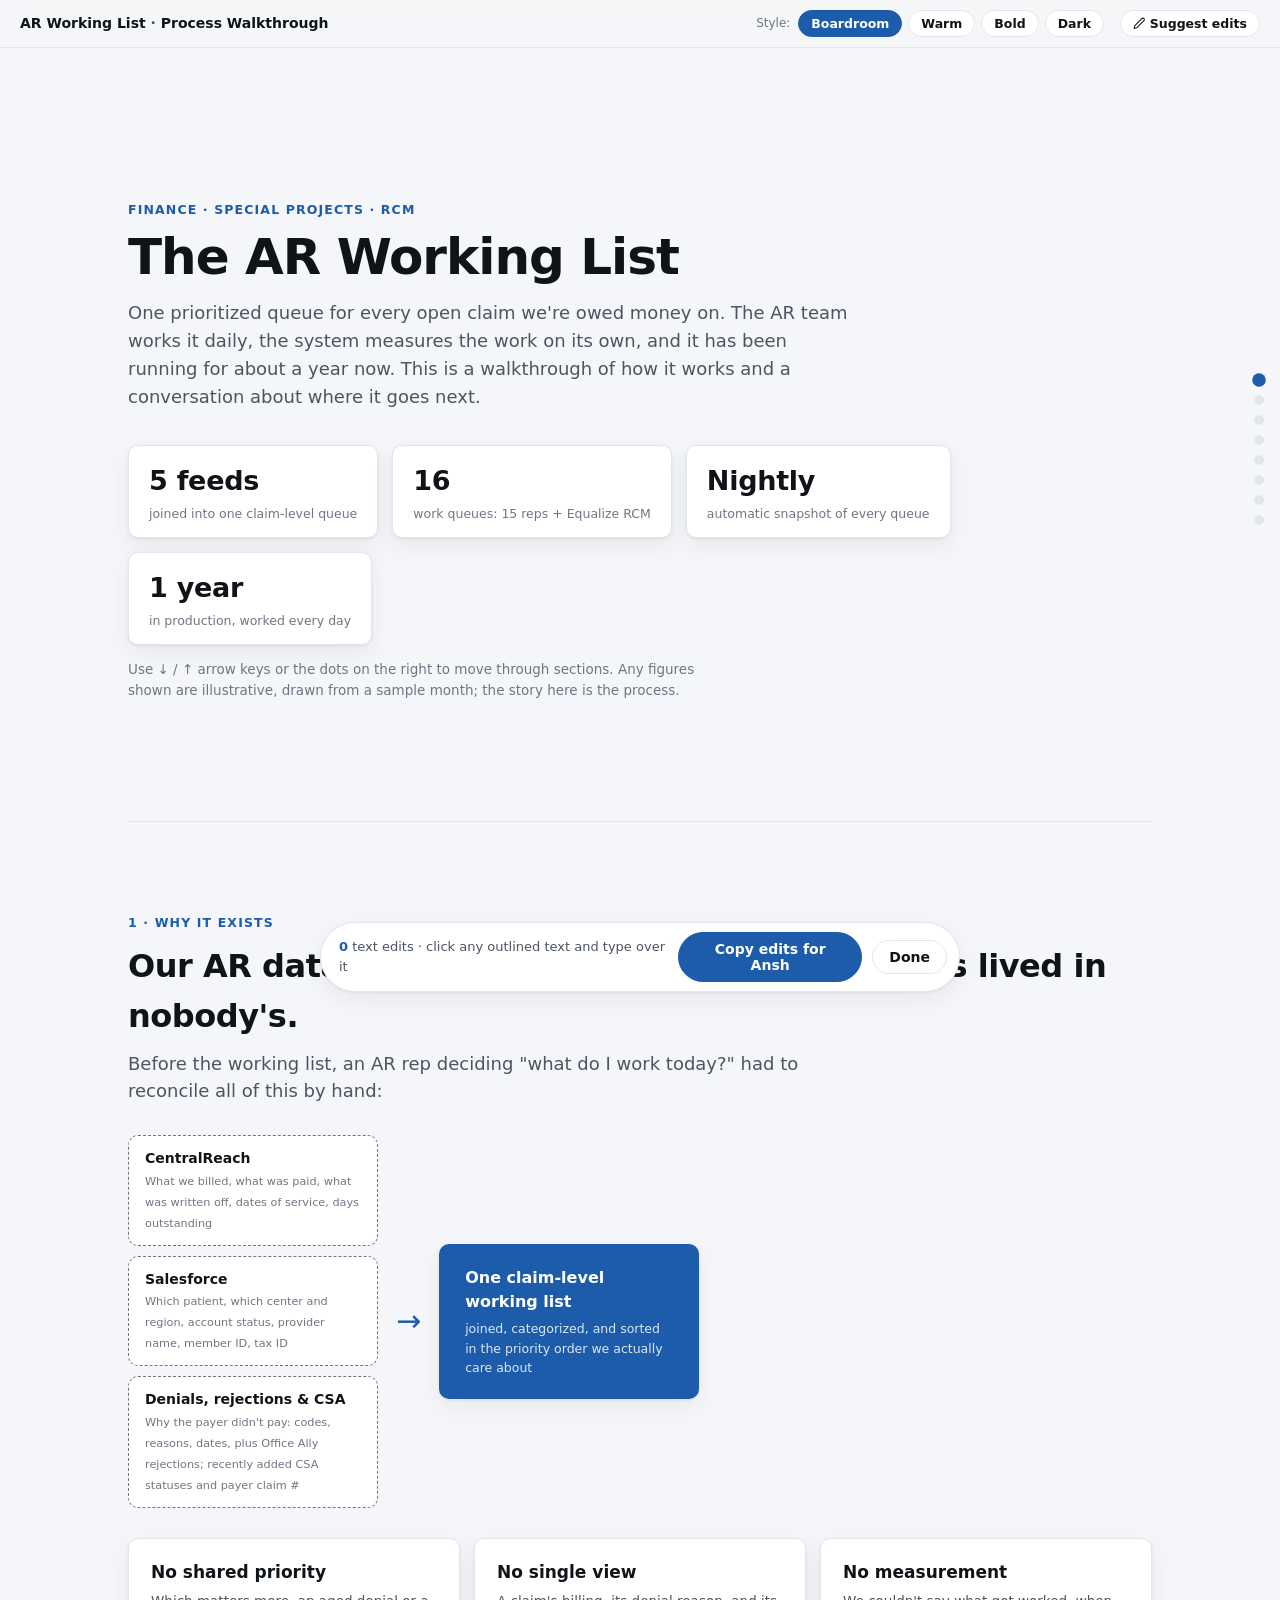
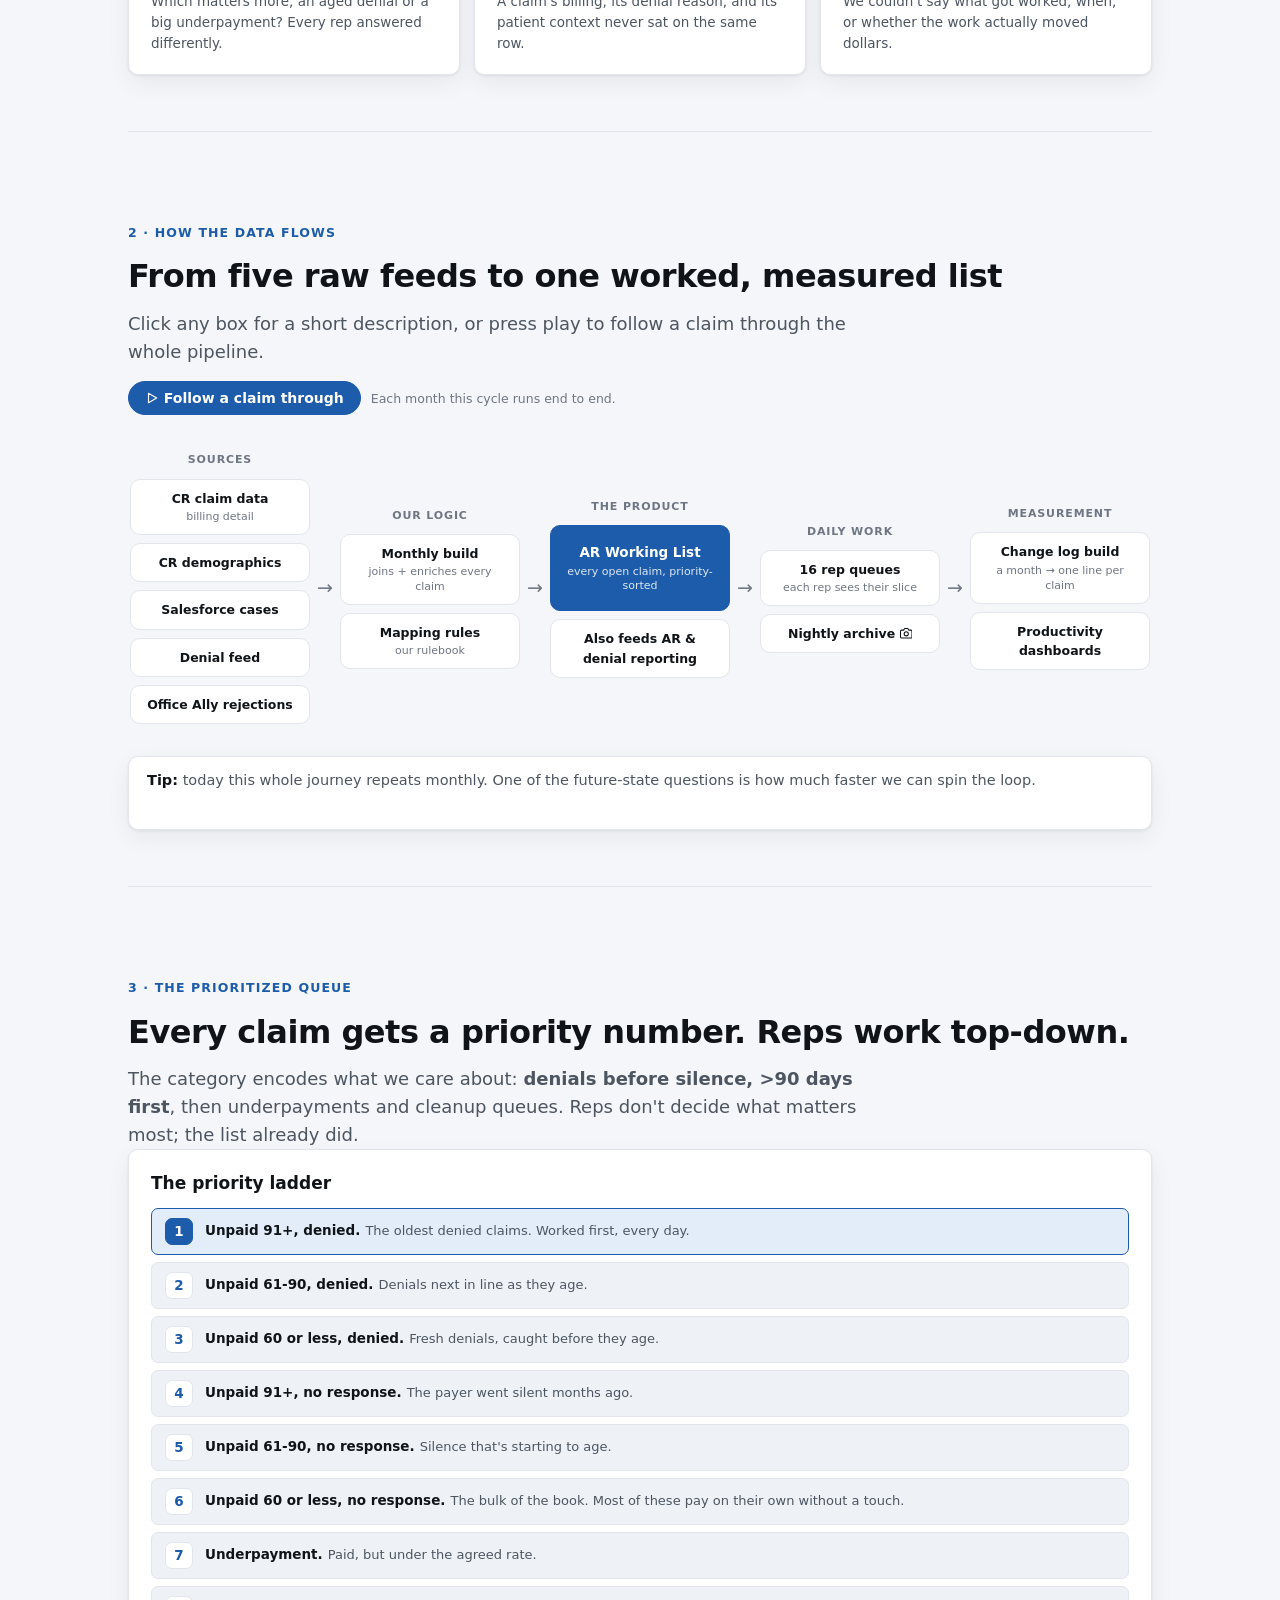
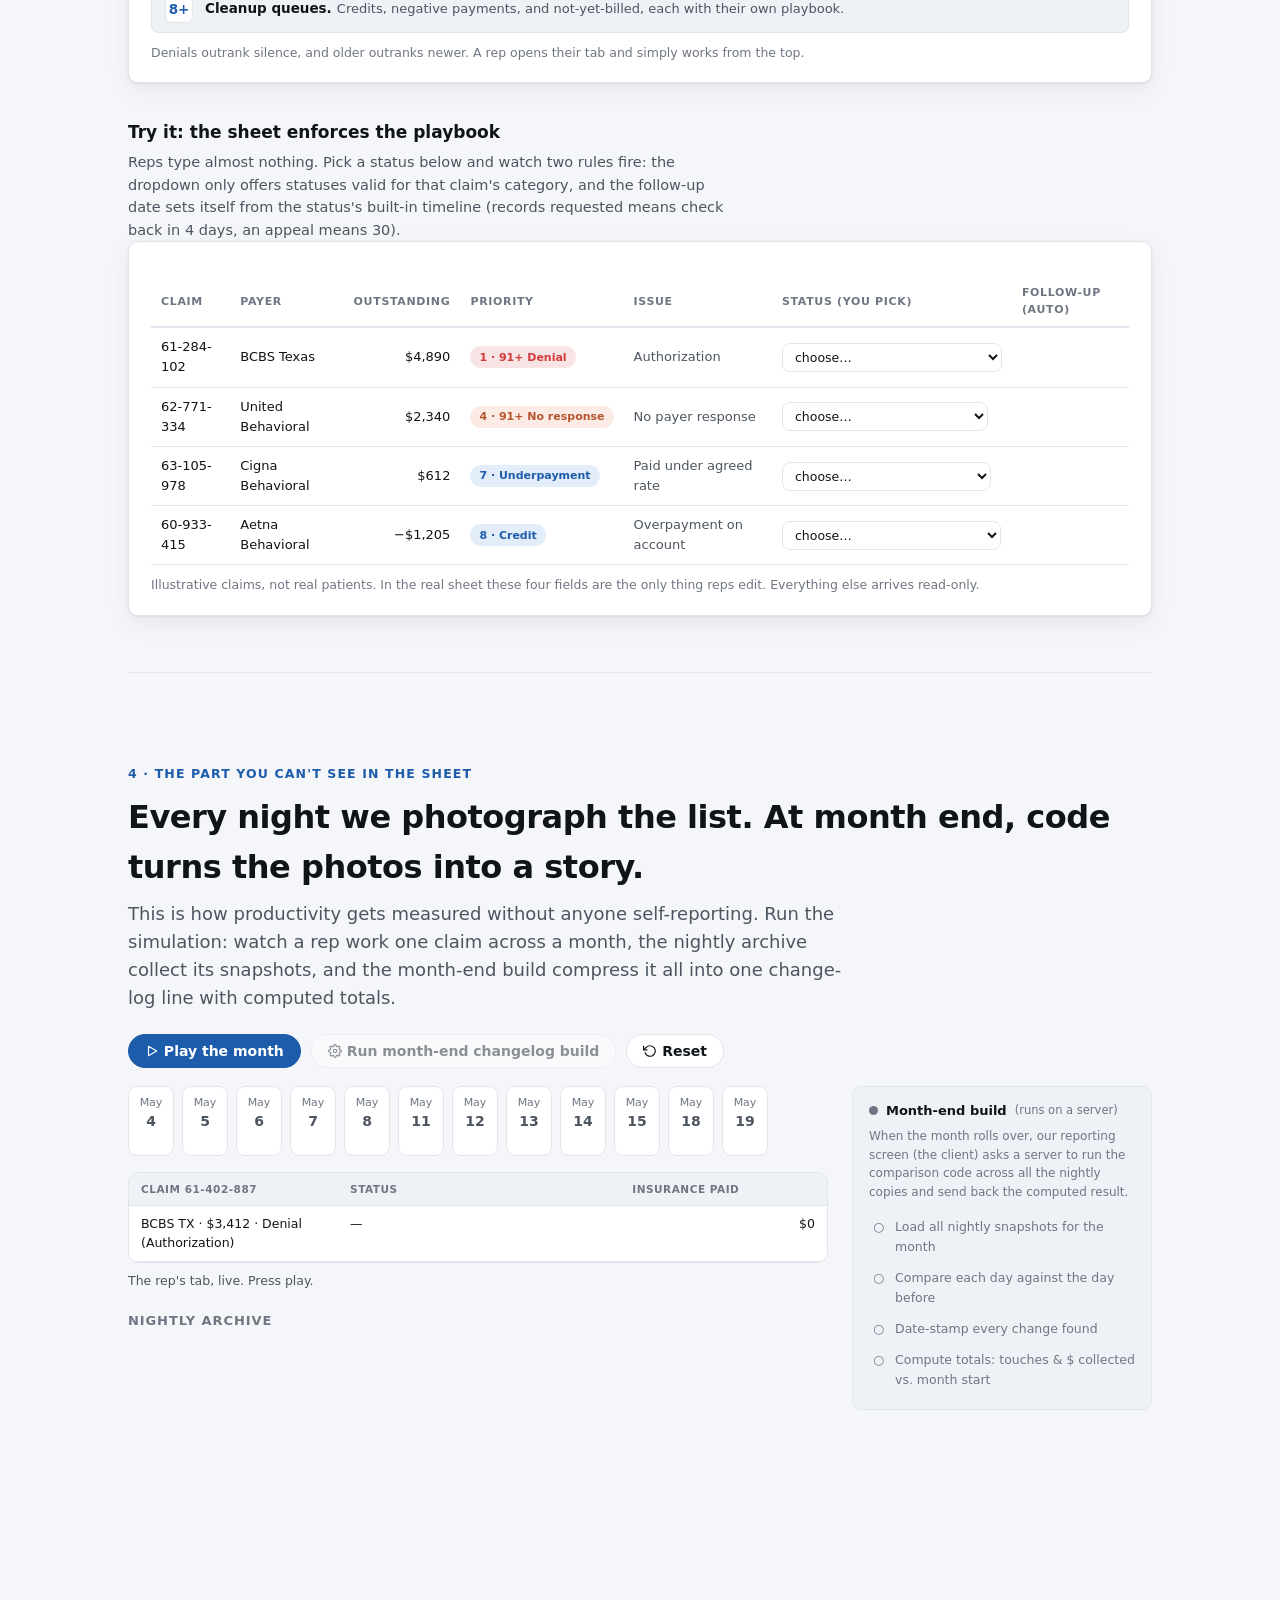
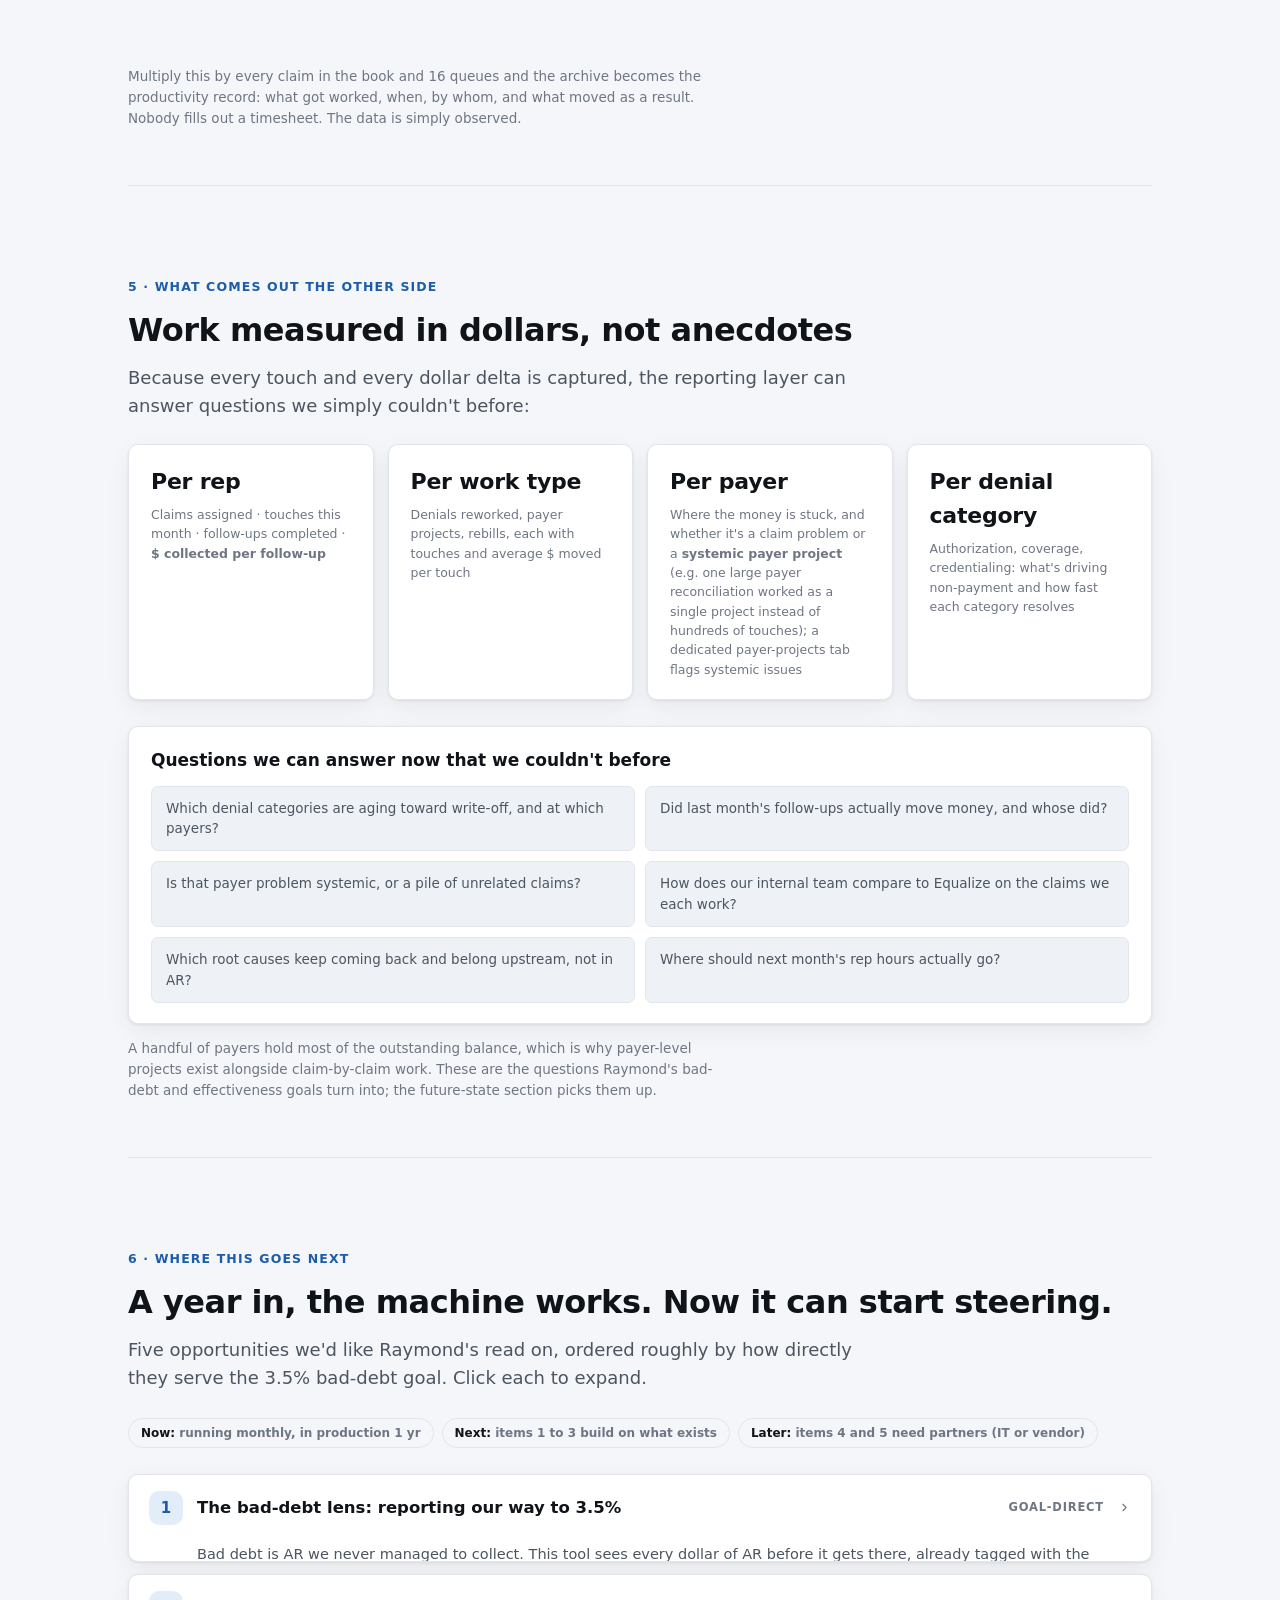
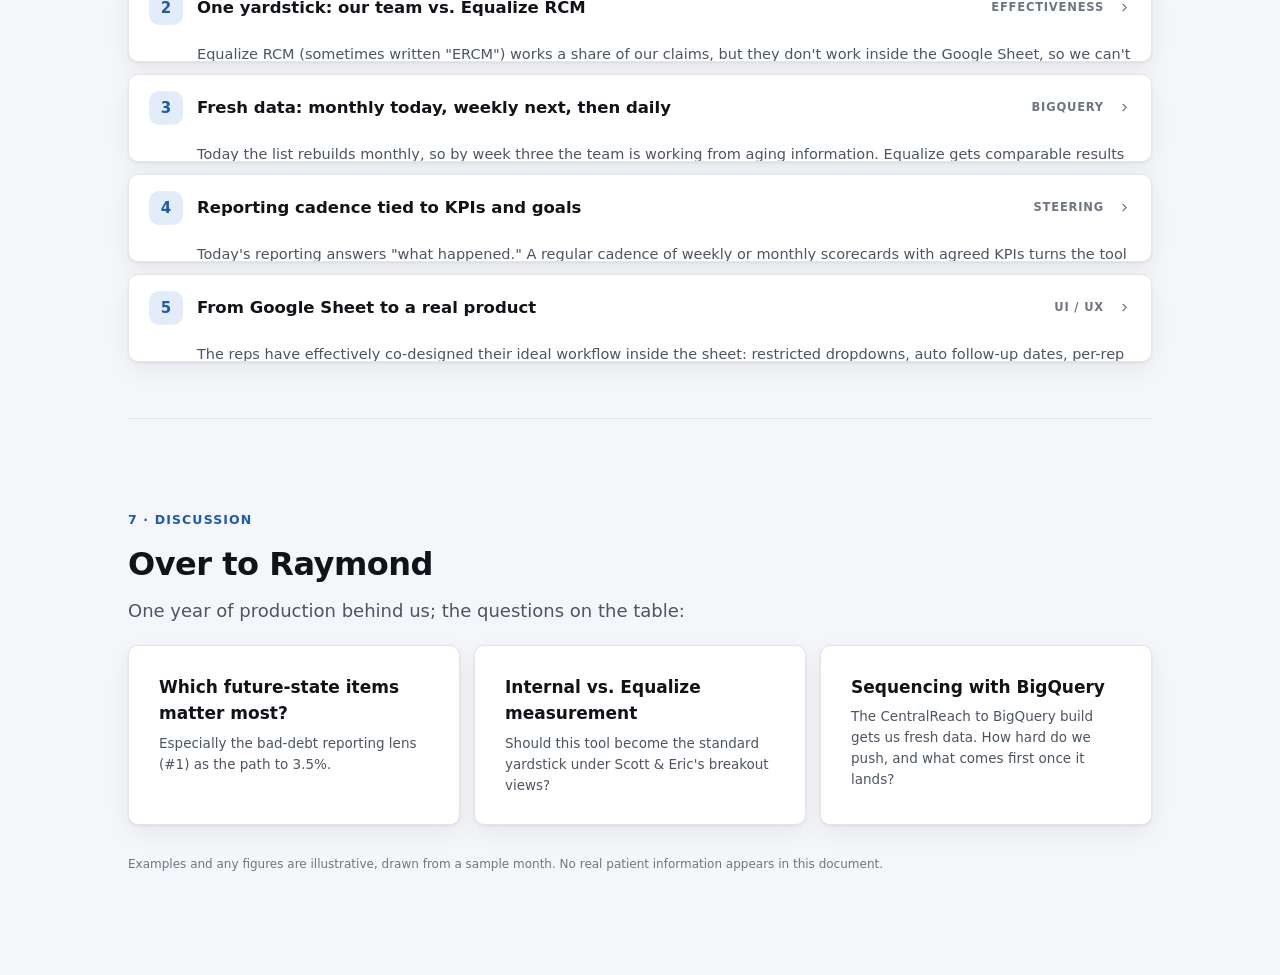
==== commit 62a4c873: "Apply Scott's 10 text edits: data-source detail, >90 days priority, payer-projects tab, ERCM staffin" ====
--- a/docs/index.html
+++ b/docs/index.html
@@ -435,9 +435,9 @@
 
   <div class="silo-wrap rv d2">
     <div class="silos">
-      <div class="silo"><b>CentralReach</b><small>What we billed, what was paid, dates of service</small></div>
-      <div class="silo"><b>Salesforce</b><small>Which patient, which center and region, account status</small></div>
-      <div class="silo"><b>Denials &amp; rejections</b><small>Why the payer didn't pay: codes, reasons, dates, plus Office Ally rejections</small></div>
+      <div class="silo"><b>CentralReach</b><small>What we billed, what was paid, what was written off, dates of service, days outstanding</small></div>
+      <div class="silo"><b>Salesforce</b><small>Which patient, which center and region, account status, provider name, member ID, tax ID</small></div>
+      <div class="silo"><b>Denials, rejections &amp; CSA</b><small>Why the payer didn't pay: codes, reasons, dates, plus Office Ally rejections; recently added CSA statuses and payer claim #</small></div>
     </div>
     <div class="converge-arrow">→</div>
     <div class="one-list">One claim-level working list<small>joined, categorized, and sorted in the priority order we actually care about</small></div>
@@ -505,7 +505,7 @@
 <section id="priority" data-nav="Prioritization">
   <span class="kicker rv">3 · The prioritized queue</span>
   <h2 class="rv">Every claim gets a priority number. Reps work top-down.</h2>
-  <p class="lead rv d1">The category encodes what we care about: <b>denials before silence, oldest first</b>, then underpayments and cleanup queues. Reps don't decide what matters most; the list already did.</p>
+  <p class="lead rv d1">The category encodes what we care about: <b>denials before silence, &gt;90 days first</b>, then underpayments and cleanup queues. Reps don't decide what matters most; the list already did.</p>
 
   <div class="card rv d2">
     <h3 style="margin-bottom:12px;">The priority ladder</h3>
@@ -615,7 +615,7 @@
   <div class="metric-grid">
     <div class="card rv d1"><b class="big">Per rep</b><p class="sub" style="margin-top:6px;">Claims assigned · touches this month · follow-ups completed · <b>$ collected per follow-up</b></p></div>
     <div class="card rv d2"><b class="big">Per work type</b><p class="sub" style="margin-top:6px;">Denials reworked, payer projects, rebills, each with touches and average $ moved per touch</p></div>
-    <div class="card rv d3"><b class="big">Per payer</b><p class="sub" style="margin-top:6px;">Where the money is stuck, and whether it's a claim problem or a <b>systemic payer project</b> (e.g. one large payer reconciliation worked as a single project instead of hundreds of touches)</p></div>
+    <div class="card rv d3"><b class="big">Per payer</b><p class="sub" style="margin-top:6px;">Where the money is stuck, and whether it's a claim problem or a <b>systemic payer project</b> (e.g. one large payer reconciliation worked as a single project instead of hundreds of touches); a dedicated payer-projects tab flags systemic issues</p></div>
     <div class="card rv d4"><b class="big">Per denial category</b><p class="sub" style="margin-top:6px;">Authorization, coverage, credentialing: what's driving non-payment and how fast each category resolves</p></div>
   </div>
 
@@ -658,7 +658,7 @@
         for new reporting:
         <ul>
           <li><b>Bad-debt bridge:</b> trace eventual write-offs back to their denial categories, so "we missed 3.5%" becomes "authorization denials in two payers drove X%."</li>
-          <li><b>Early-warning views:</b> claims aging toward write-off risk, flagged while they're still workable.</li>
+          <li><b>Early-warning views:</b> claims aging toward write-off risk, flagged while they're still workable; claims aging toward 90+ days, flagged before they age into the bucket.</li>
           <li><b>Prevention loop:</b> recurring root causes routed upstream (credentialing, authorizations, billing setup) instead of being re-worked claim by claim forever.</li>
         </ul>
         <div class="why">Why it matters</div>
@@ -676,7 +676,7 @@
         on those claims, side by side with the claims our team works.
         <ul>
           <li>Scott and Eric have been building views to describe the internal/outsourced breakout. This tool can supply the observed numbers underneath those views.</li>
-          <li>Current effectiveness calculations aren't fully fleshed out; assignment plus payment data gives us a defensible, automatic basis for the comparison, even without Equalize's touch-level activity.</li>
+          <li>Current effectiveness calculations aren't fully fleshed out, but we're continuing to iterate here to determine how effective ERCM is and what the right staffing mix is between onshore and offshore &mdash; with assignment plus payment data as the defensible, automatic basis.</li>
         </ul>
         <div class="why">Why it matters</div>
         Whether we grow the internal team, expand outsourcing, or rebalance, that decision deserves a measured answer, not an impression.
@@ -693,7 +693,7 @@
         <ul>
           <li>The company is moving its legacy SQL warehouse to BigQuery, and CentralReach is being connected directly to it. Ansh has been driving that build with IT.</li>
           <li>Once that lands, the monthly build becomes a scheduled job over live data: weekly refresh is straightforward, daily is realistic.</li>
-          <li>Fresher data compounds everything else on this list: priorities, follow-ups, and reporting all improve with it.</li>
+          <li>Fresher data compounds everything else on this list: priorities, follow-ups, and reporting all improve with it. It also adds new claims in real time and removes paid and posted claims, which reduces needless statusing.</li>
         </ul>
         <div class="why">Why it matters</div>
         The biggest force multiplier on this list, and the enabling work is already in motion.
@@ -706,7 +706,7 @@
         Today's reporting answers "what happened." A regular cadence of weekly or monthly scorecards
         with agreed KPIs turns the tool from a rear-view mirror into a steering wheel:
         <ul>
-          <li>Set outcome expectations (aged-AR %, resolve rates, $/follow-up) and let the list's priorities be tuned to match them.</li>
+          <li>Set outcome expectations (aged-AR %, resolve rates, $/follow-up, claim backlog) and let the list's priorities be tuned to match them.</li>
           <li>Standing artifacts for finance leadership rather than ad hoc pulls.</li>
         </ul>
         <div class="why">Why it matters</div>
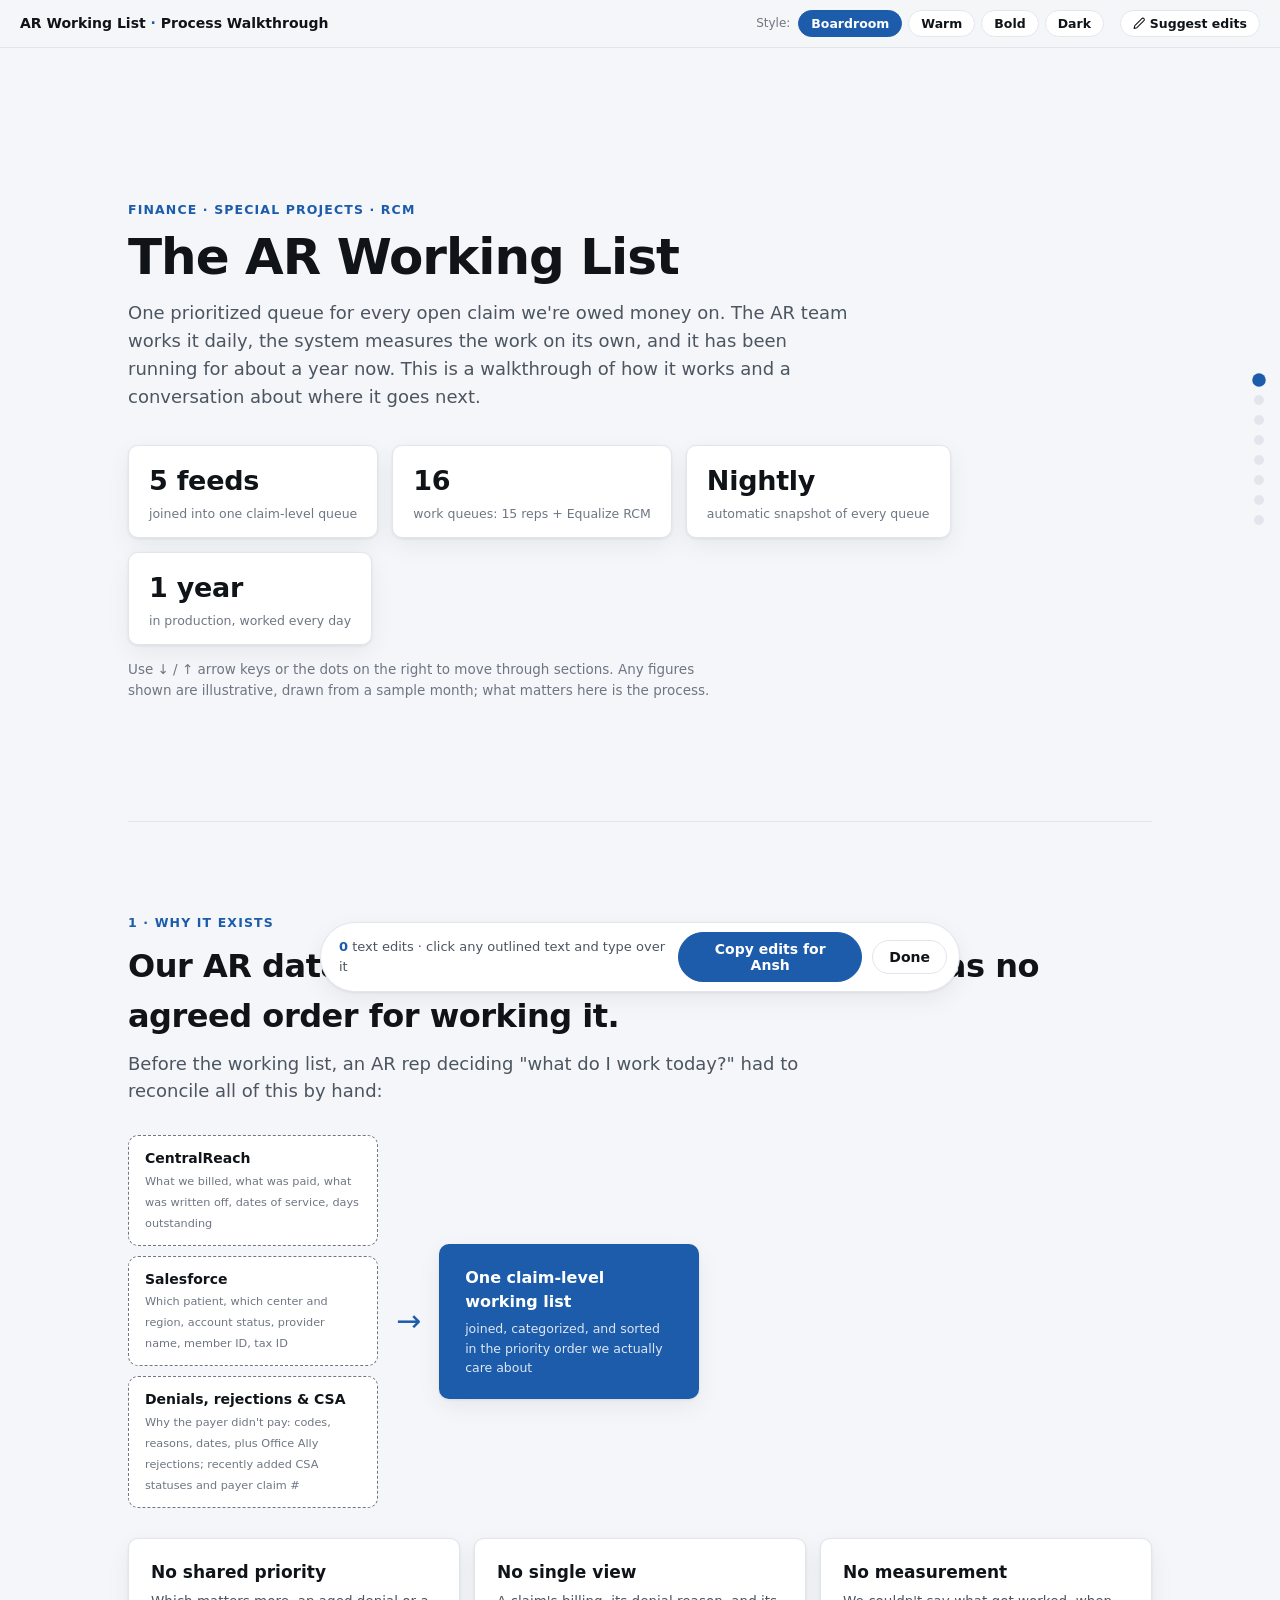
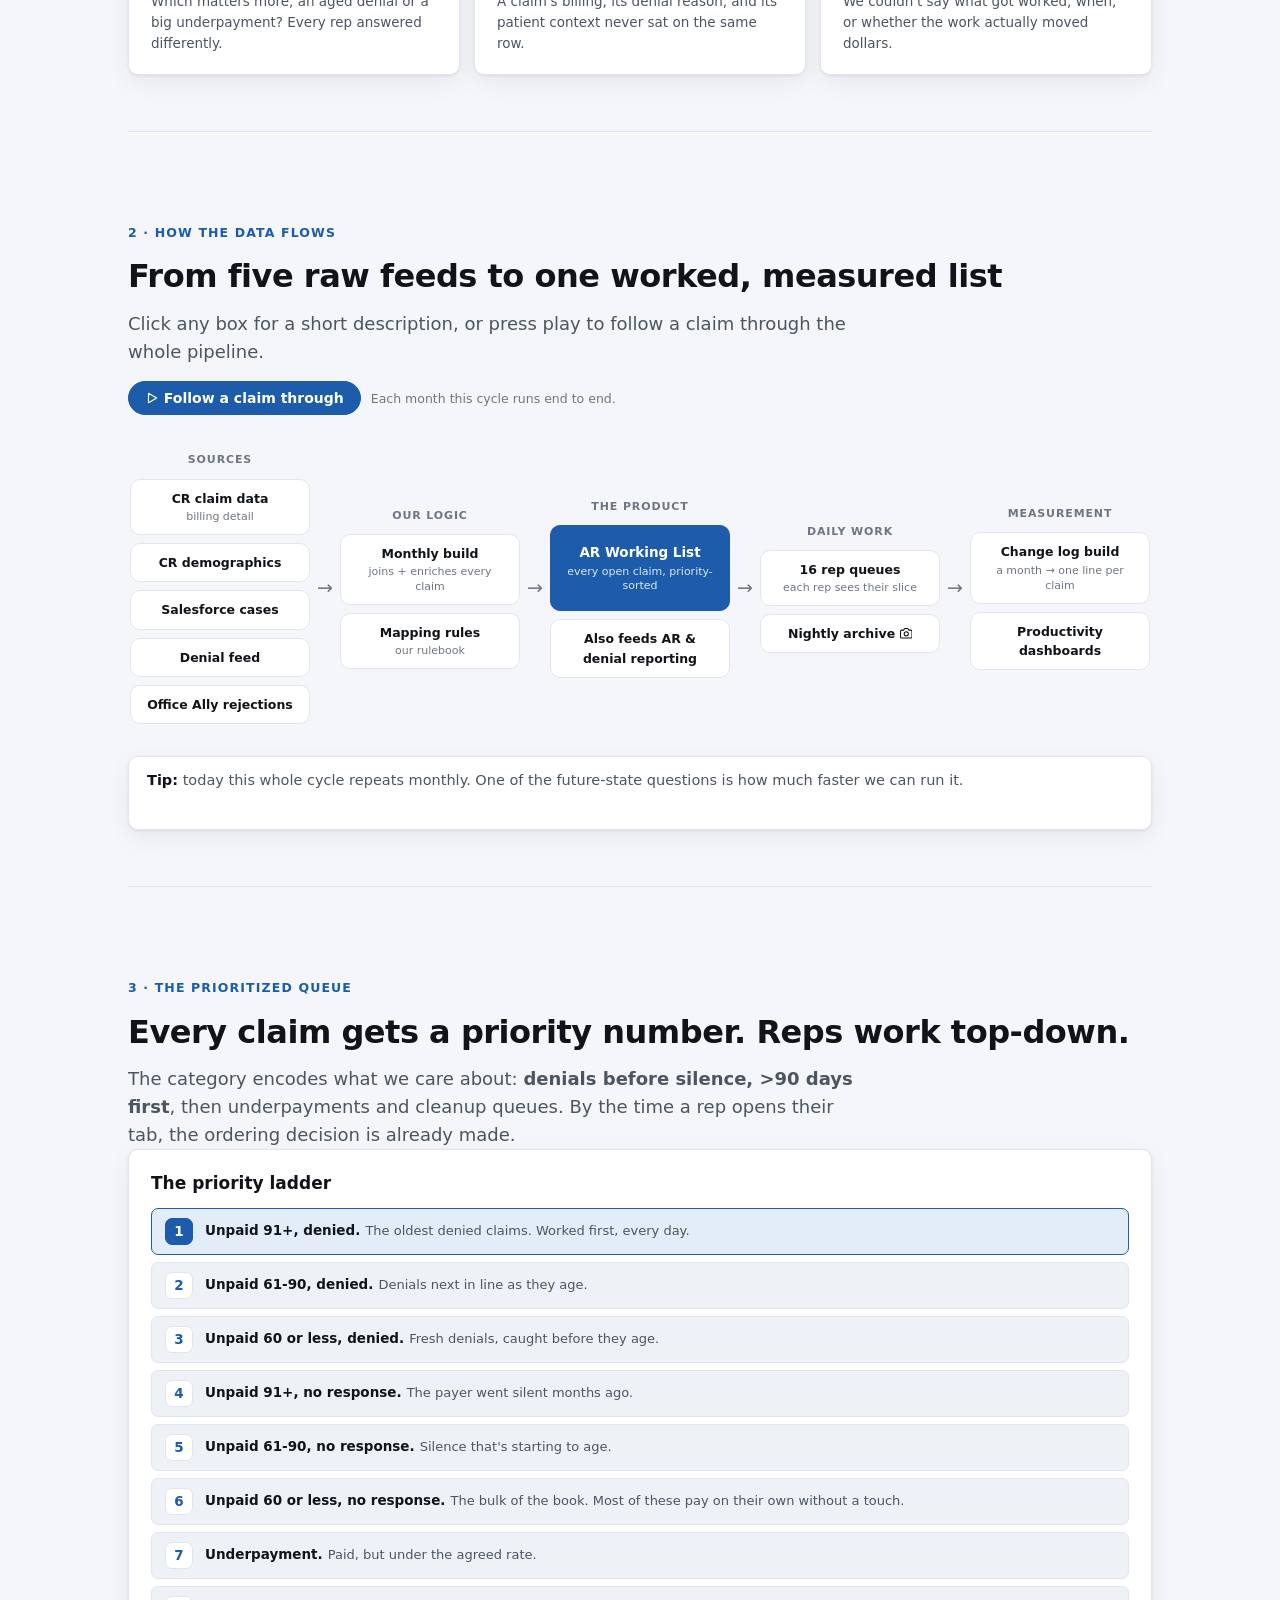
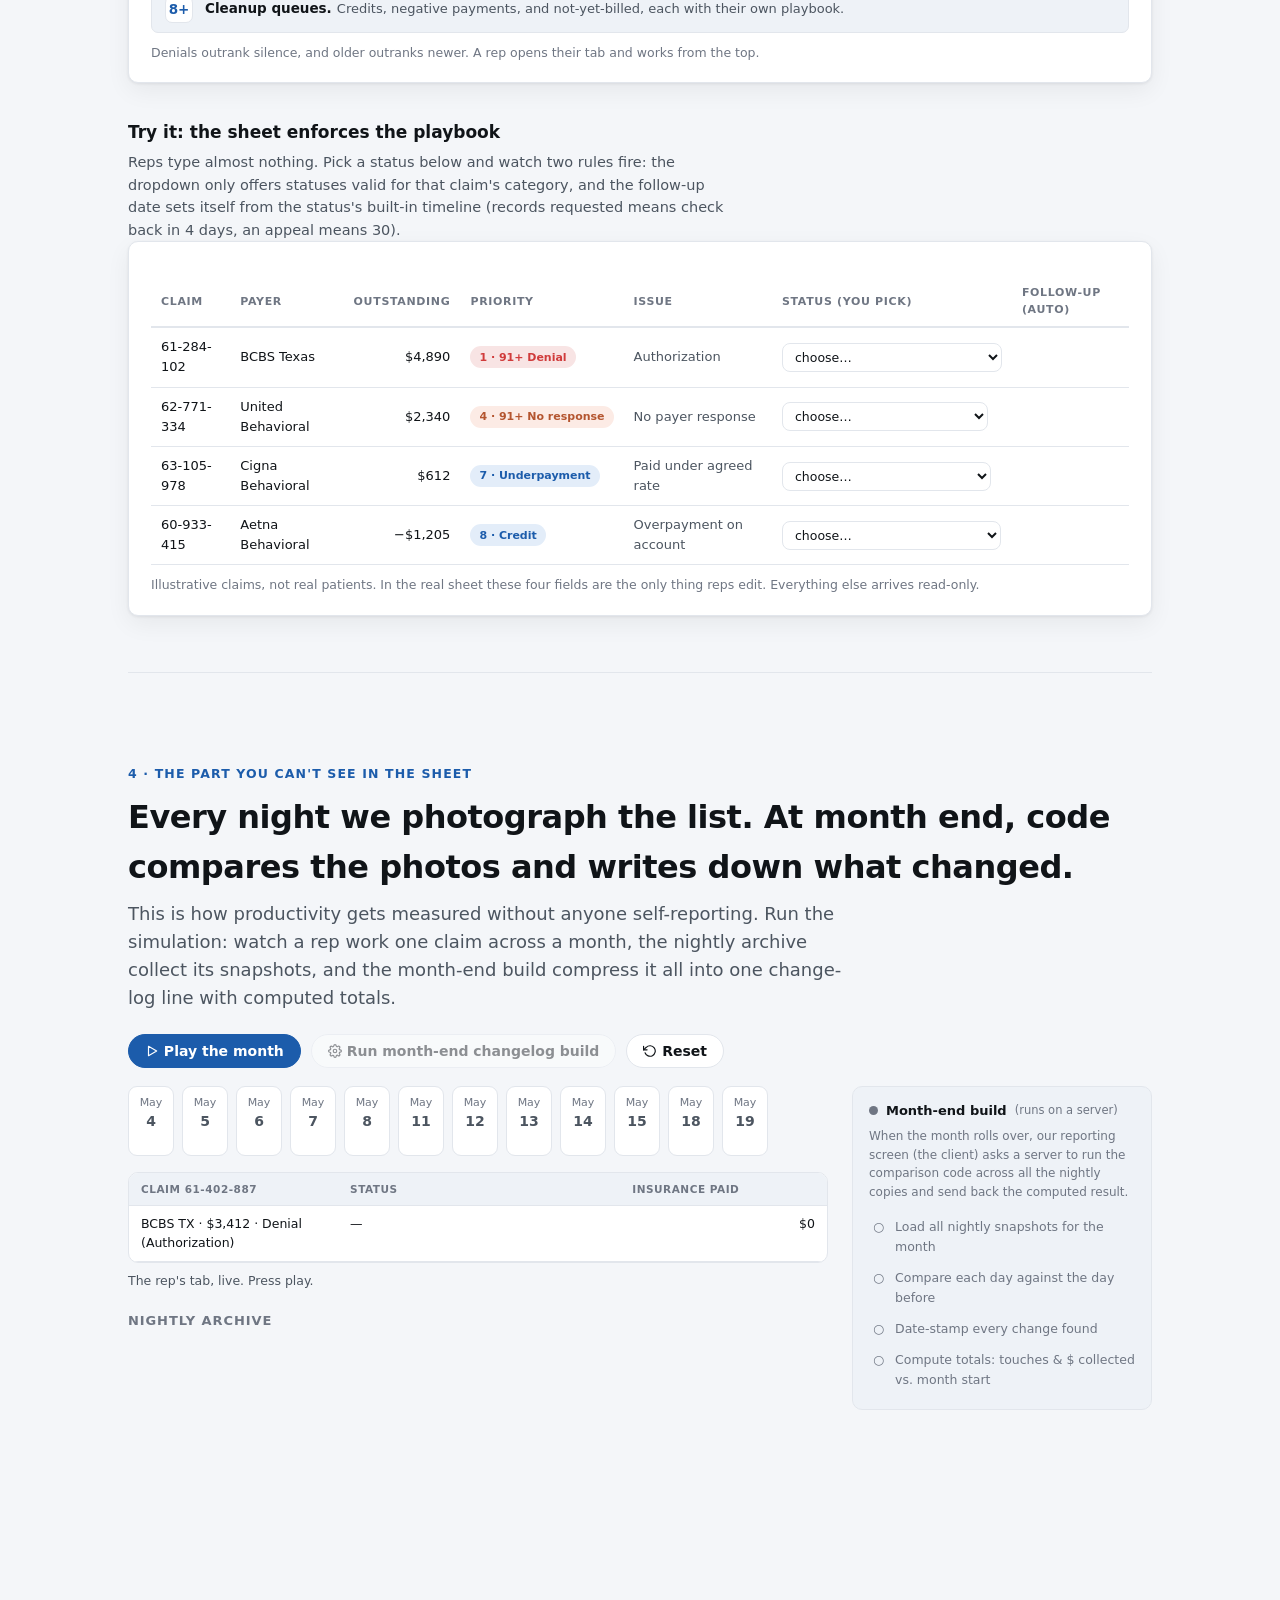
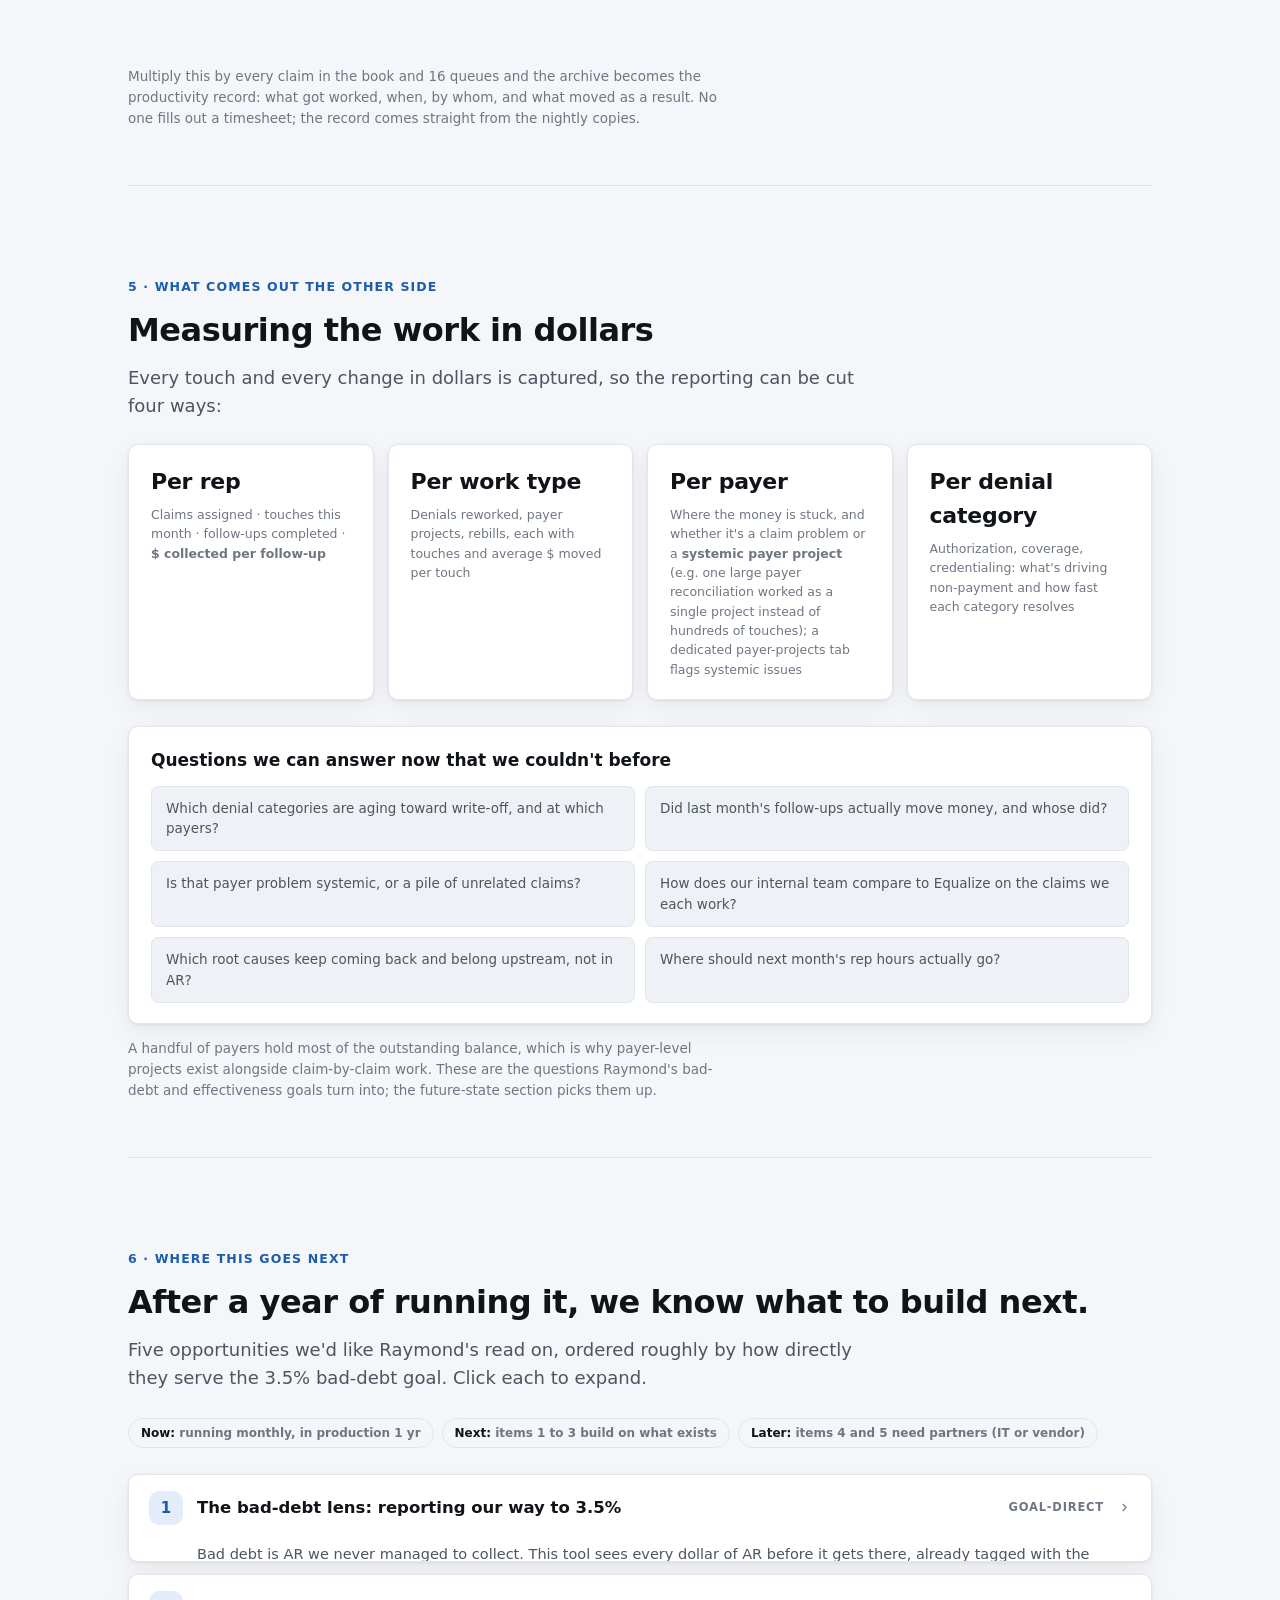
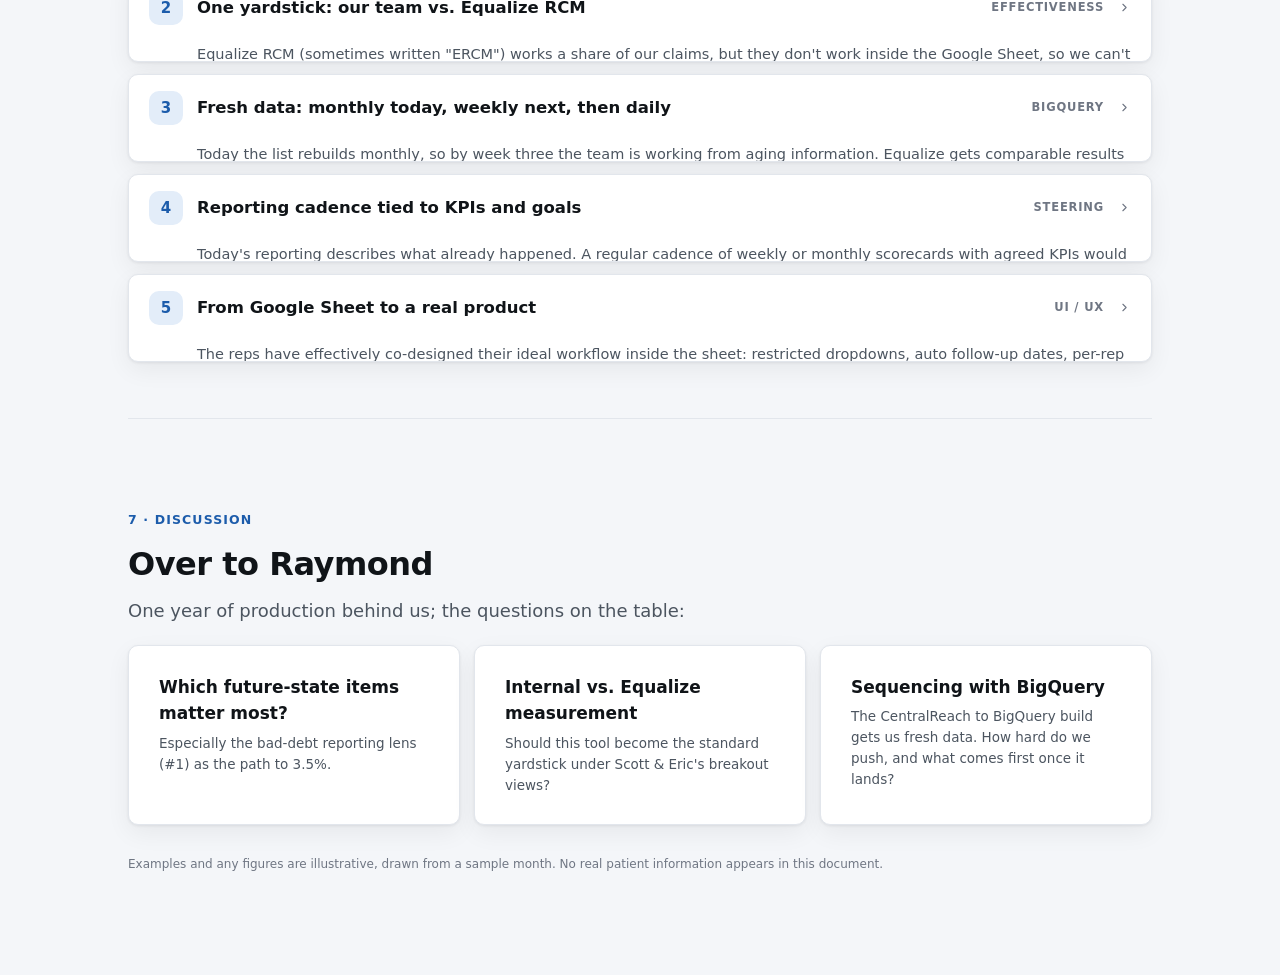
==== commit 985b6991: "Humanize deck copy: replace punchline headlines, metaphors, and em dashes with plainer wording Co-Au" ====
--- a/docs/index.html
+++ b/docs/index.html
@@ -424,13 +424,13 @@
     <div class="stat rv d3"><div class="v">Nightly</div><div class="l">automatic snapshot of every queue</div></div>
     <div class="stat rv d4"><div class="v">1 year</div><div class="l">in production, worked every day</div></div>
   </div>
-  <p class="note rv d4">Use ↓ / ↑ arrow keys or the dots on the right to move through sections. Any figures shown are illustrative, drawn from a sample month; the story here is the process.</p>
+  <p class="note rv d4">Use ↓ / ↑ arrow keys or the dots on the right to move through sections. Any figures shown are illustrative, drawn from a sample month; what matters here is the process.</p>
 </section>
 
 <!-- ============ 2. THE PROBLEM ============ -->
 <section id="problem" data-nav="The problem">
   <span class="kicker rv">1 · Why it exists</span>
-  <h2 class="rv">Our AR data lived in three places. Our priorities lived in nobody's.</h2>
+  <h2 class="rv">Our AR data sat in three systems, and there was no agreed order for working it.</h2>
   <p class="lead rv d1">Before the working list, an AR rep deciding "what do I work today?" had to reconcile all of this by hand:</p>
 
   <div class="silo-wrap rv d2">
@@ -497,7 +497,7 @@
   </div>
 
   <div class="pipe-detail rv d3" id="pipeDetail">
-    <b>Tip:</b> today this whole journey repeats monthly. One of the future-state questions is how much faster we can spin the loop.
+    <b>Tip:</b> today this whole cycle repeats monthly. One of the future-state questions is how much faster we can run it.
   </div>
 </section>
 
@@ -505,7 +505,7 @@
 <section id="priority" data-nav="Prioritization">
   <span class="kicker rv">3 · The prioritized queue</span>
   <h2 class="rv">Every claim gets a priority number. Reps work top-down.</h2>
-  <p class="lead rv d1">The category encodes what we care about: <b>denials before silence, &gt;90 days first</b>, then underpayments and cleanup queues. Reps don't decide what matters most; the list already did.</p>
+  <p class="lead rv d1">The category encodes what we care about: <b>denials before silence, &gt;90 days first</b>, then underpayments and cleanup queues. By the time a rep opens their tab, the ordering decision is already made.</p>
 
   <div class="card rv d2">
     <h3 style="margin-bottom:12px;">The priority ladder</h3>
@@ -519,7 +519,7 @@
       <div class="lrow"><span class="ln">7</span><div><b>Underpayment.</b> <span class="ld">Paid, but under the agreed rate.</span></div></div>
       <div class="lrow"><span class="ln">8+</span><div><b>Cleanup queues.</b> <span class="ld">Credits, negative payments, and not-yet-billed, each with their own playbook.</span></div></div>
     </div>
-    <div class="chart-note">Denials outrank silence, and older outranks newer. A rep opens their tab and simply works from the top.</div>
+    <div class="chart-note">Denials outrank silence, and older outranks newer. A rep opens their tab and works from the top.</div>
   </div>
 
   <h3 class="rv" style="margin-top:36px;">Try it: the sheet enforces the playbook</h3>
@@ -543,7 +543,7 @@
 <!-- ============ 5. ARCHIVE + CHANGELOG ============ -->
 <section id="loop" data-nav="Daily archive → changelog">
   <span class="kicker rv">4 · The part you can't see in the sheet</span>
-  <h2 class="rv">Every night we photograph the list. At month end, code turns the photos into a story.</h2>
+  <h2 class="rv">Every night we photograph the list. At month end, code compares the photos and writes down what changed.</h2>
   <p class="lead rv d1">
     This is how productivity gets measured without anyone self-reporting. Run the simulation:
     watch a rep work one claim across a month, the nightly archive collect its snapshots,
@@ -601,16 +601,16 @@
 
   <p class="note rv d3">
     Multiply this by every claim in the book and 16 queues and the archive becomes the productivity record:
-    what got worked, when, by whom, and what moved as a result. Nobody fills out a timesheet.
-    The data is simply observed.
+    what got worked, when, by whom, and what moved as a result. No one fills out a timesheet;
+    the record comes straight from the nightly copies.
   </p>
 </section>
 
 <!-- ============ 6. WHAT IT TELLS US ============ -->
 <section id="measure" data-nav="What it tells us">
   <span class="kicker rv">5 · What comes out the other side</span>
-  <h2 class="rv">Work measured in dollars, not anecdotes</h2>
-  <p class="lead rv d1">Because every touch and every dollar delta is captured, the reporting layer can answer questions we simply couldn't before:</p>
+  <h2 class="rv">Measuring the work in dollars</h2>
+  <p class="lead rv d1">Every touch and every change in dollars is captured, so the reporting can be cut four ways:</p>
 
   <div class="metric-grid">
     <div class="card rv d1"><b class="big">Per rep</b><p class="sub" style="margin-top:6px;">Claims assigned · touches this month · follow-ups completed · <b>$ collected per follow-up</b></p></div>
@@ -636,7 +636,7 @@
 <!-- ============ 7. FUTURE STATE ============ -->
 <section id="future" data-nav="Future state">
   <span class="kicker rv">6 · Where this goes next</span>
-  <h2 class="rv">A year in, the machine works. Now it can start steering.</h2>
+  <h2 class="rv">After a year of running it, we know what to build next.</h2>
   <p class="lead rv d1">
     Five opportunities we'd like Raymond's read on, ordered roughly by how directly they serve
     the 3.5% bad-debt goal. Click each to expand.
@@ -654,8 +654,8 @@
       <div class="fhead"><div class="fnum">1</div><h3>The bad-debt lens: reporting our way to 3.5%</h3><span class="tag">Goal-direct</span><span class="chev"><svg class="ic" viewBox="0 0 24 24"><path d="M9 18l6-6-6-6"/></svg></span></div>
       <div class="fbody"><div class="fbody-inner">
         Bad debt is AR we never managed to collect. This tool sees every dollar of AR before it
-        gets there, already tagged with the reason it's stuck, which makes it a natural engine
-        for new reporting:
+        gets there, already tagged with the reason it's stuck, which makes it the right place
+        to build that reporting:
         <ul>
           <li><b>Bad-debt bridge:</b> trace eventual write-offs back to their denial categories, so "we missed 3.5%" becomes "authorization denials in two payers drove X%."</li>
           <li><b>Early-warning views:</b> claims aging toward write-off risk, flagged while they're still workable; claims aging toward 90+ days, flagged before they age into the bucket.</li>
@@ -671,15 +671,15 @@
       <div class="fbody"><div class="fbody-inner">
         Equalize RCM (sometimes written "ERCM") works a share of our claims, but they don't work
         inside the Google Sheet, so we can't see their activity at the same level of detail as our
-        own reps &mdash; only the claims they tell us they've worked. What we can do is measure
+        own reps; we only see the claims they tell us they've worked. What we can do is measure
         their back-end effectiveness: track the claims we assign them and follow the payment data
         on those claims, side by side with the claims our team works.
         <ul>
           <li>Scott and Eric have been building views to describe the internal/outsourced breakout. This tool can supply the observed numbers underneath those views.</li>
-          <li>Current effectiveness calculations aren't fully fleshed out, but we're continuing to iterate here to determine how effective ERCM is and what the right staffing mix is between onshore and offshore &mdash; with assignment plus payment data as the defensible, automatic basis.</li>
+          <li>Current effectiveness calculations aren't fully fleshed out, but we're continuing to iterate here to determine how effective ERCM is and what the right staffing mix is between onshore and offshore, with assignment plus payment data as the defensible, automatic basis.</li>
         </ul>
         <div class="why">Why it matters</div>
-        Whether we grow the internal team, expand outsourcing, or rebalance, that decision deserves a measured answer, not an impression.
+        Whether we grow the internal team, expand outsourcing, or rebalance, we want that decision backed by payment data instead of impressions.
       </div></div>
     </div>
 
@@ -696,15 +696,15 @@
           <li>Fresher data compounds everything else on this list: priorities, follow-ups, and reporting all improve with it. It also adds new claims in real time and removes paid and posted claims, which reduces needless statusing.</li>
         </ul>
         <div class="why">Why it matters</div>
-        The biggest force multiplier on this list, and the enabling work is already in motion.
+        This is the item that improves all the others, and the enabling work is already underway.
       </div></div>
     </div>
 
     <div class="fitem rv d3">
       <div class="fhead"><div class="fnum">4</div><h3>Reporting cadence tied to KPIs and goals</h3><span class="tag">Steering</span><span class="chev"><svg class="ic" viewBox="0 0 24 24"><path d="M9 18l6-6-6-6"/></svg></span></div>
       <div class="fbody"><div class="fbody-inner">
-        Today's reporting answers "what happened." A regular cadence of weekly or monthly scorecards
-        with agreed KPIs turns the tool from a rear-view mirror into a steering wheel:
+        Today's reporting describes what already happened. A regular cadence of weekly or monthly
+        scorecards with agreed KPIs would let the tool set direction instead of just describing last month:
         <ul>
           <li>Set outcome expectations (aged-AR %, resolve rates, $/follow-up, claim backlog) and let the list's priorities be tuned to match them.</li>
           <li>Standing artifacts for finance leadership rather than ad hoc pulls.</li>
@@ -718,7 +718,7 @@
       <div class="fhead"><div class="fnum">5</div><h3>From Google Sheet to a real product</h3><span class="tag">UI / UX</span><span class="chev"><svg class="ic" viewBox="0 0 24 24"><path d="M9 18l6-6-6-6"/></svg></span></div>
       <div class="fbody"><div class="fbody-inner">
         The reps have effectively co-designed their ideal workflow inside the sheet: restricted
-        dropdowns, auto follow-up dates, per-rep views. But a spreadsheet has ceilings around
+        dropdowns, auto follow-up dates, per-rep views. But a spreadsheet runs into limits:
         concurrency, speed at 100k rows, guardrails, and integration.
         <ul>
           <li>The workflow is proven and documented, which is exactly where you want to be before building software.</li>
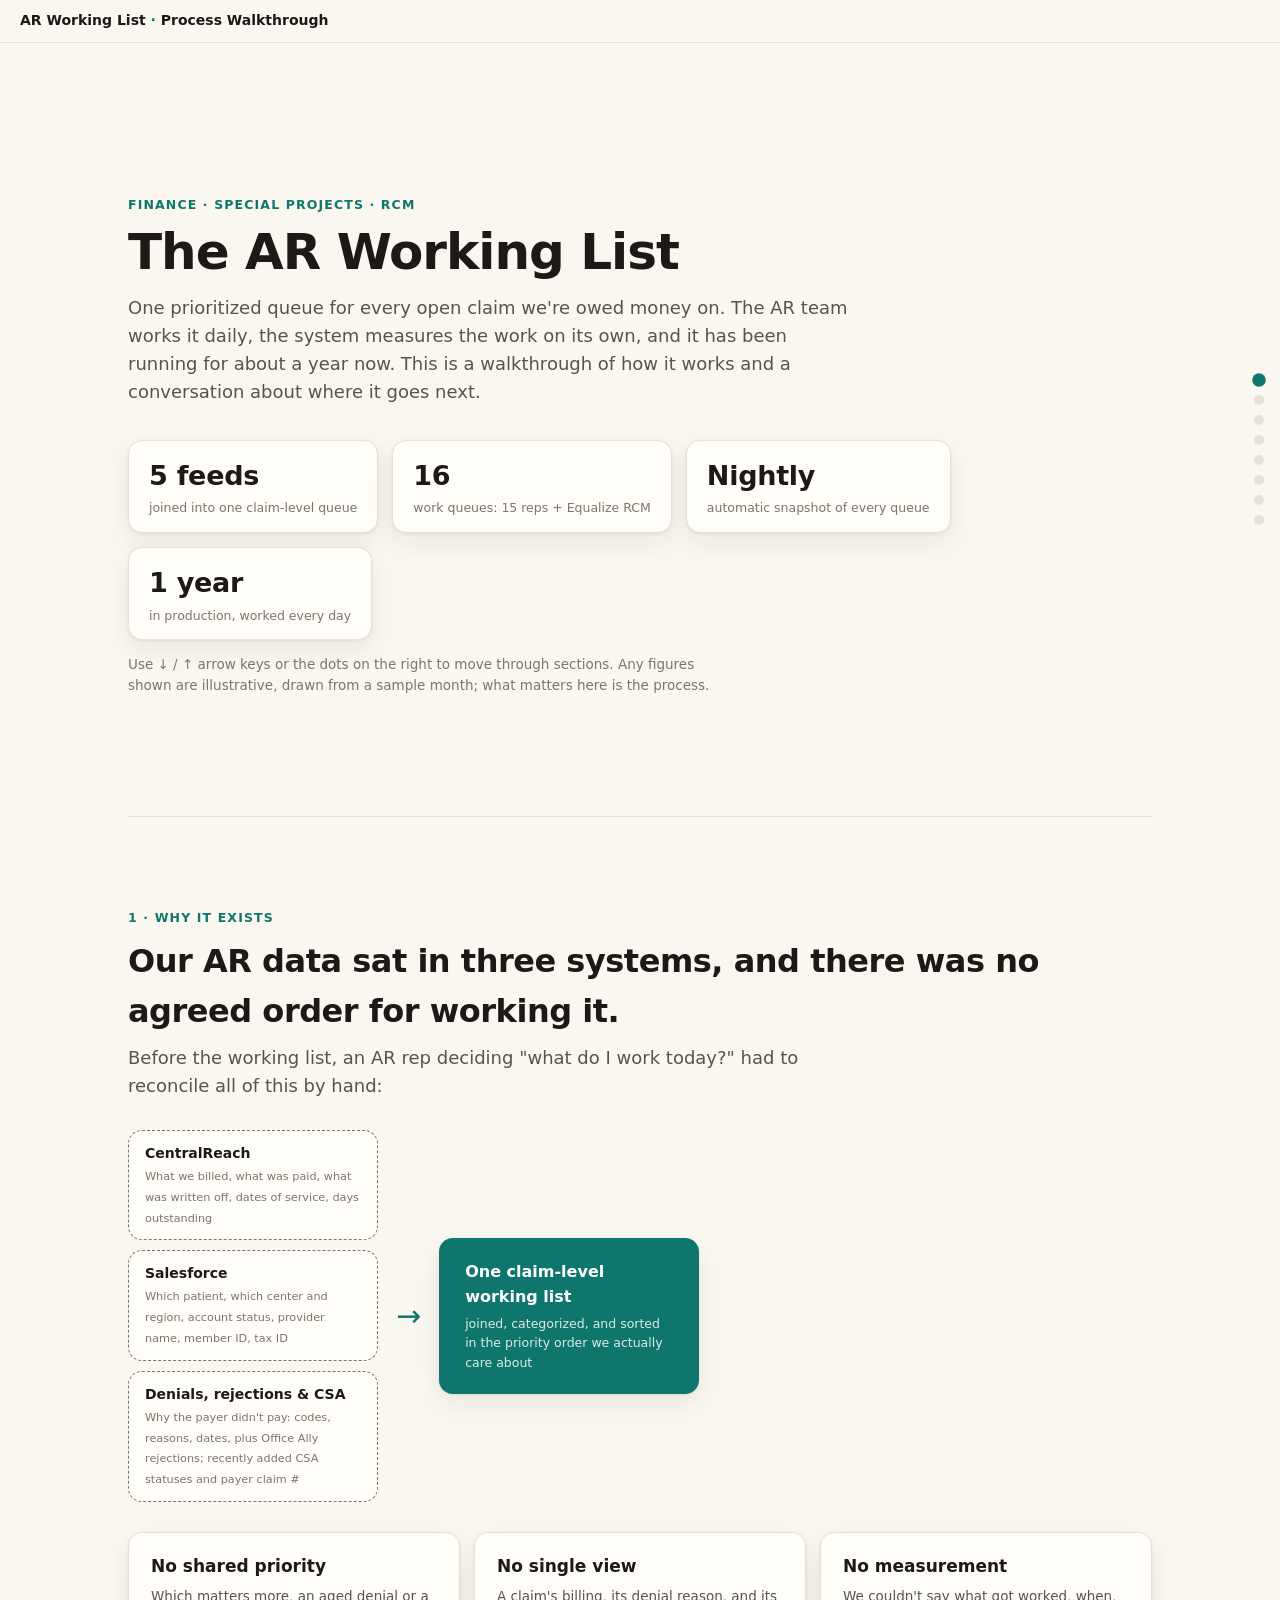
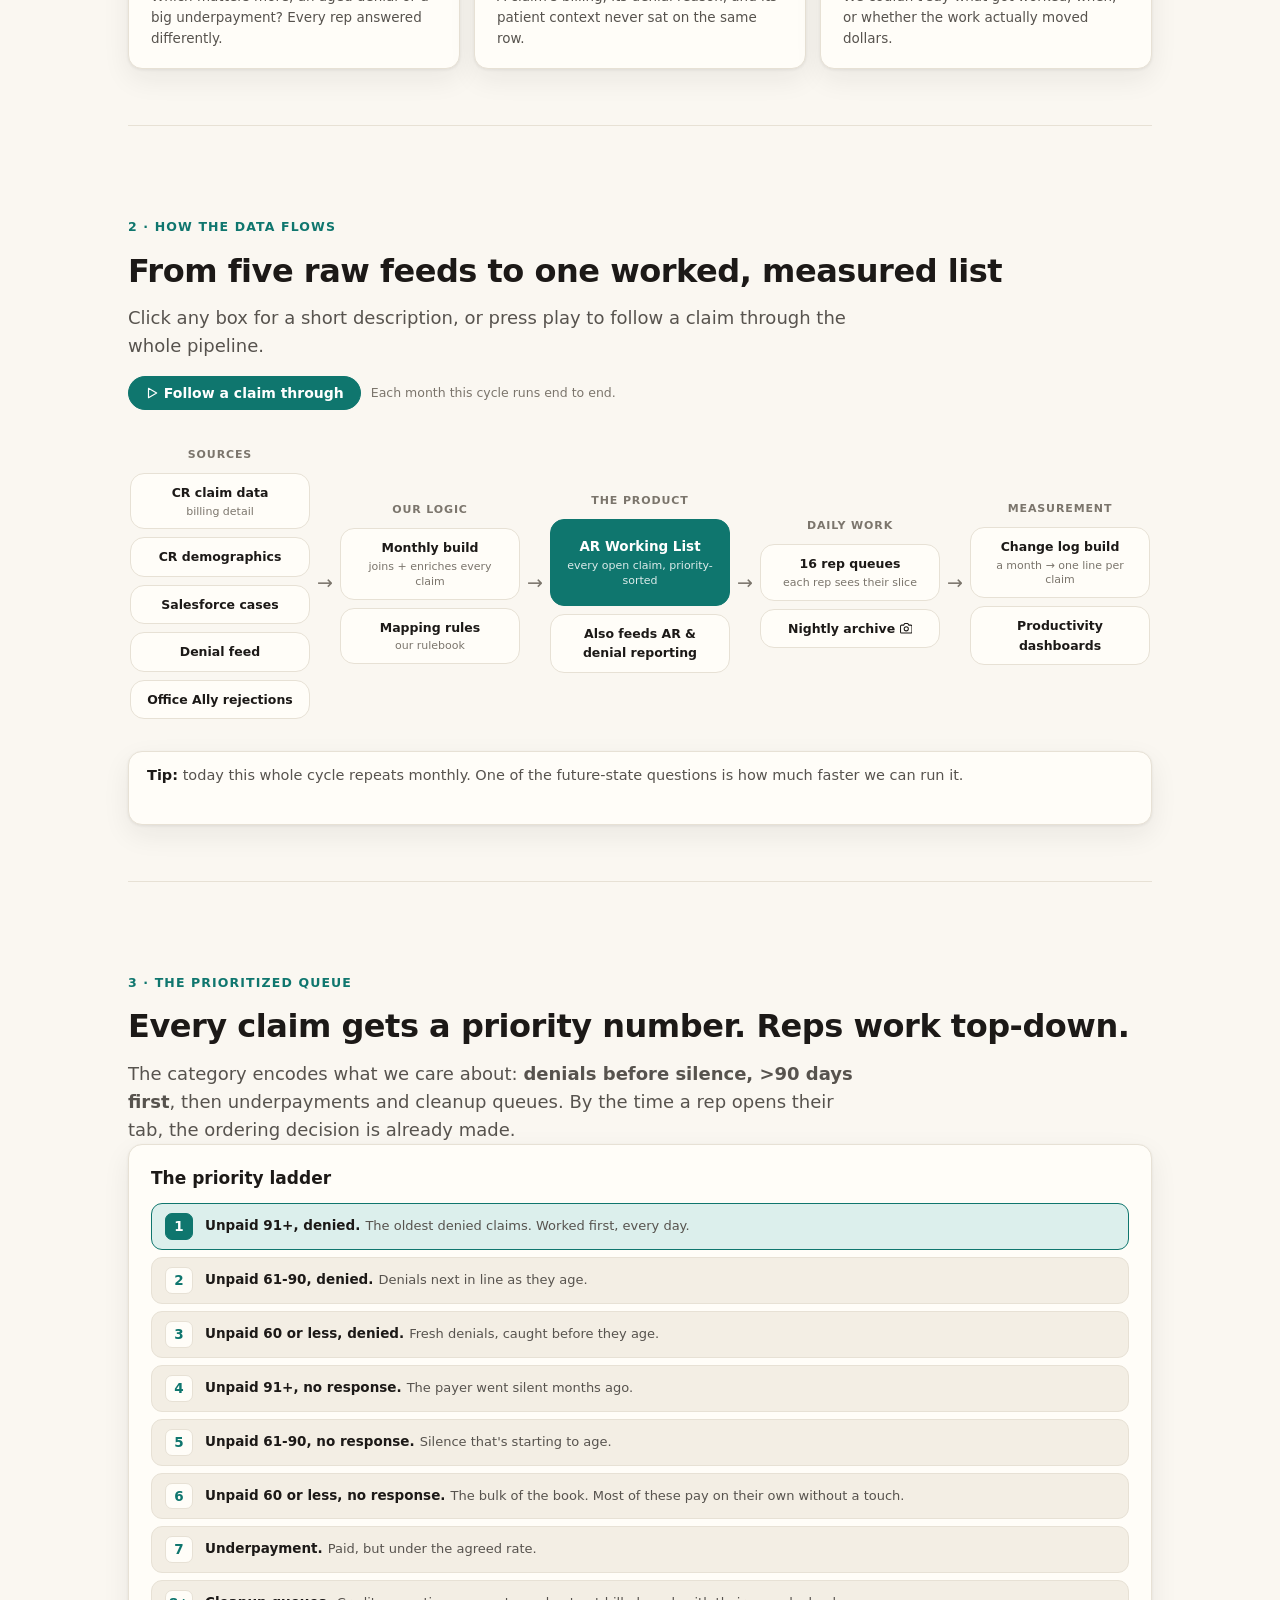
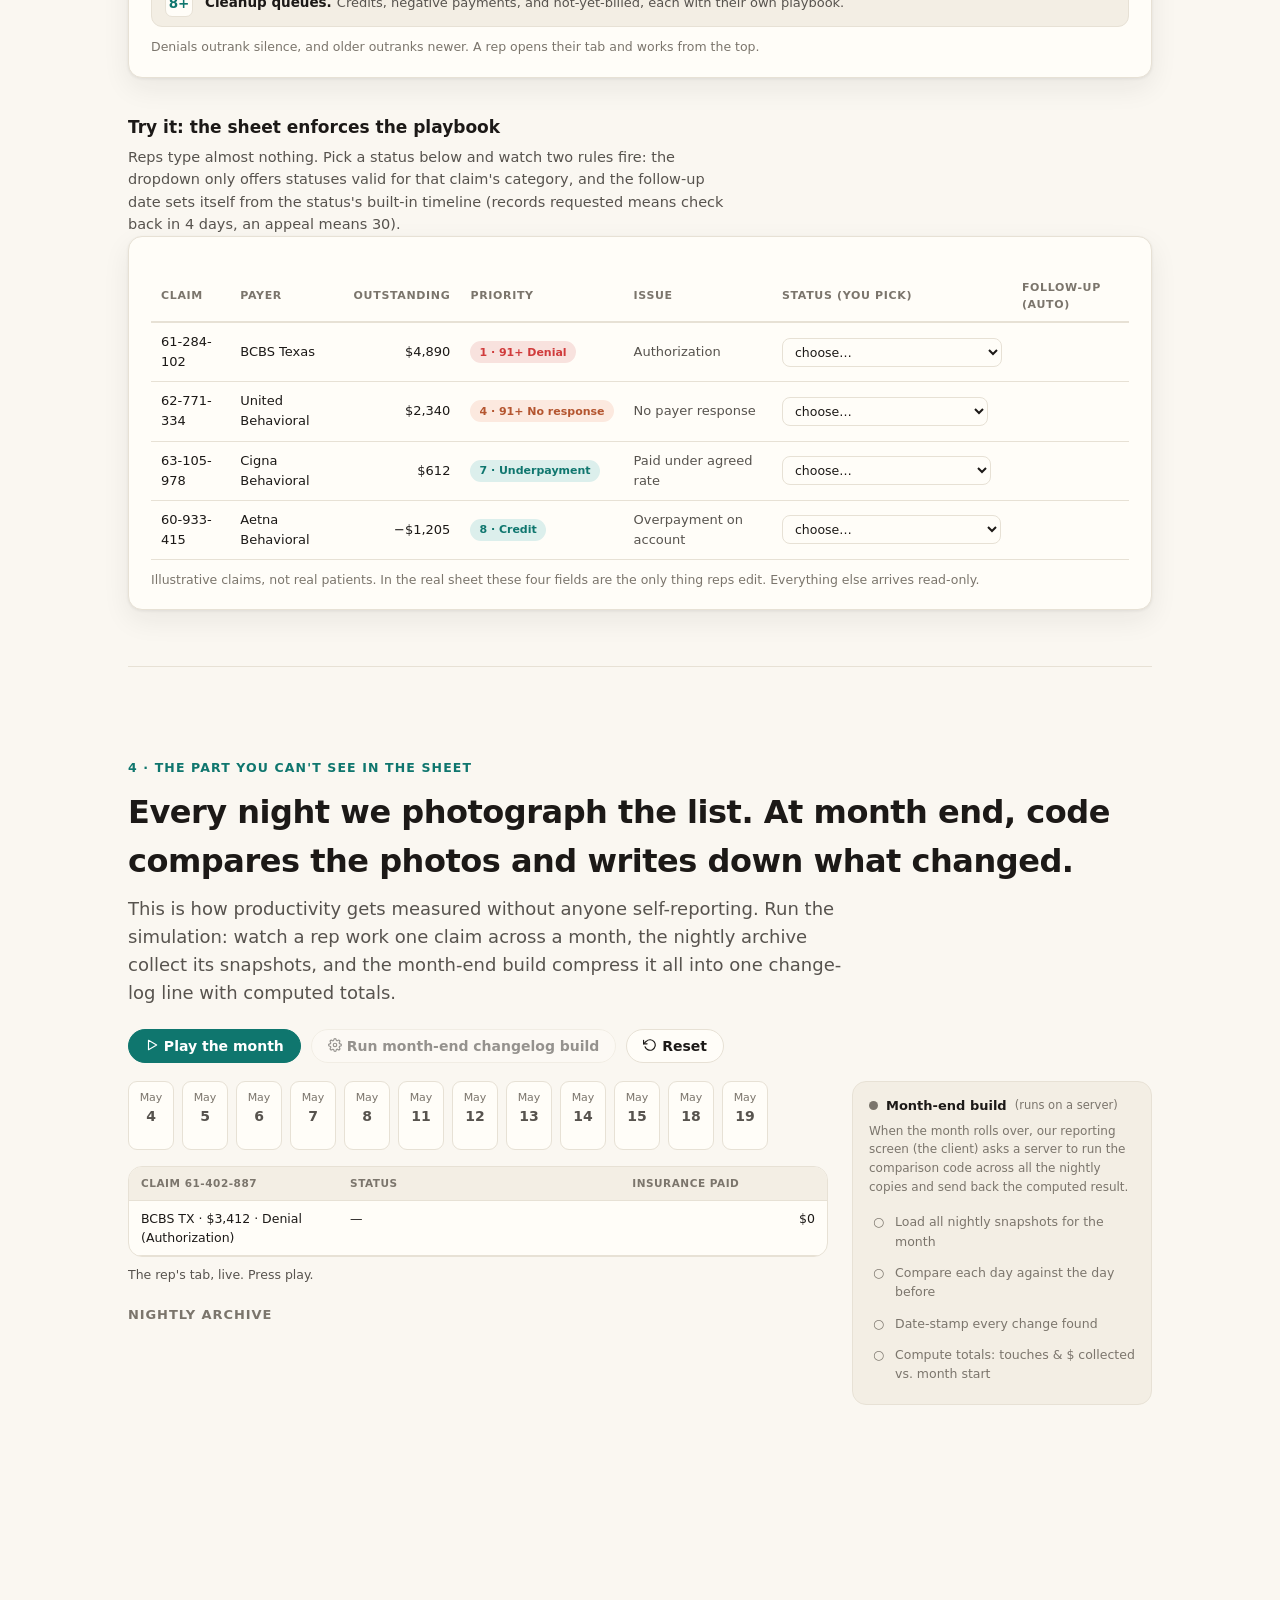
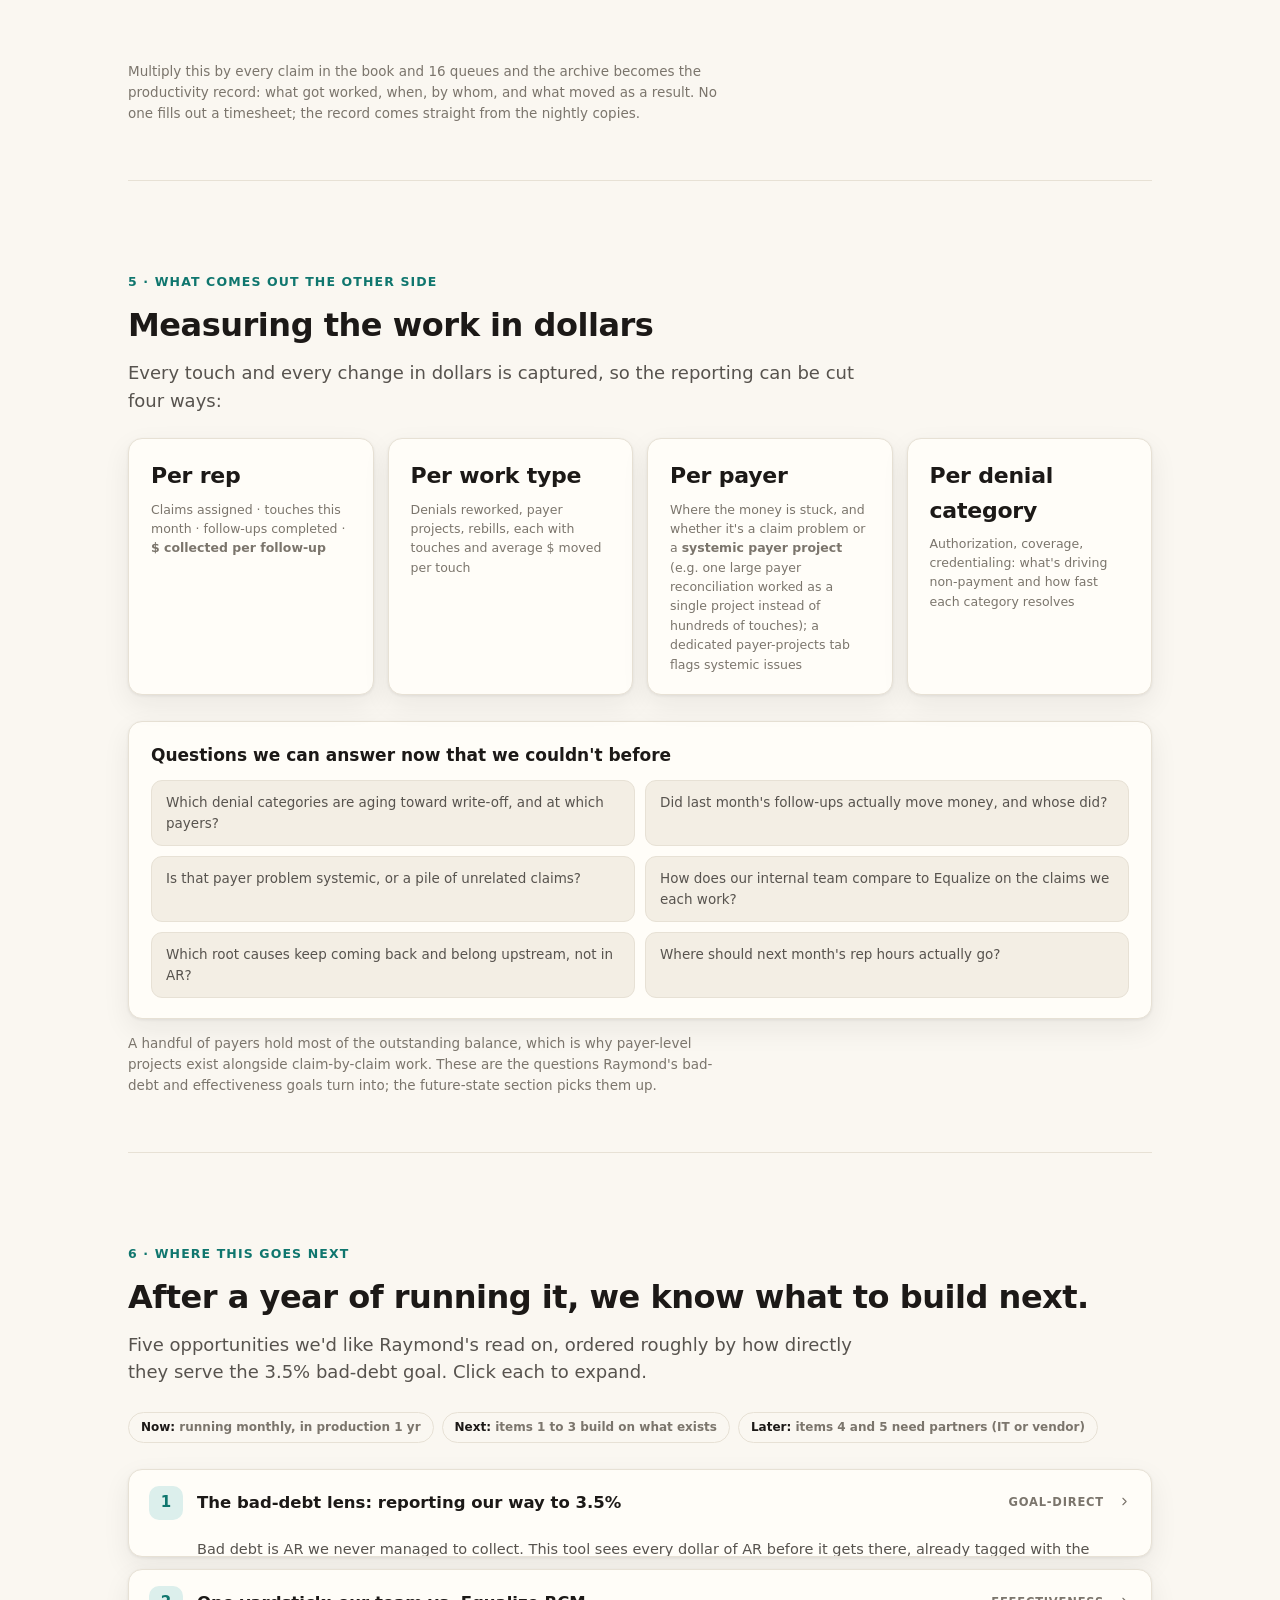
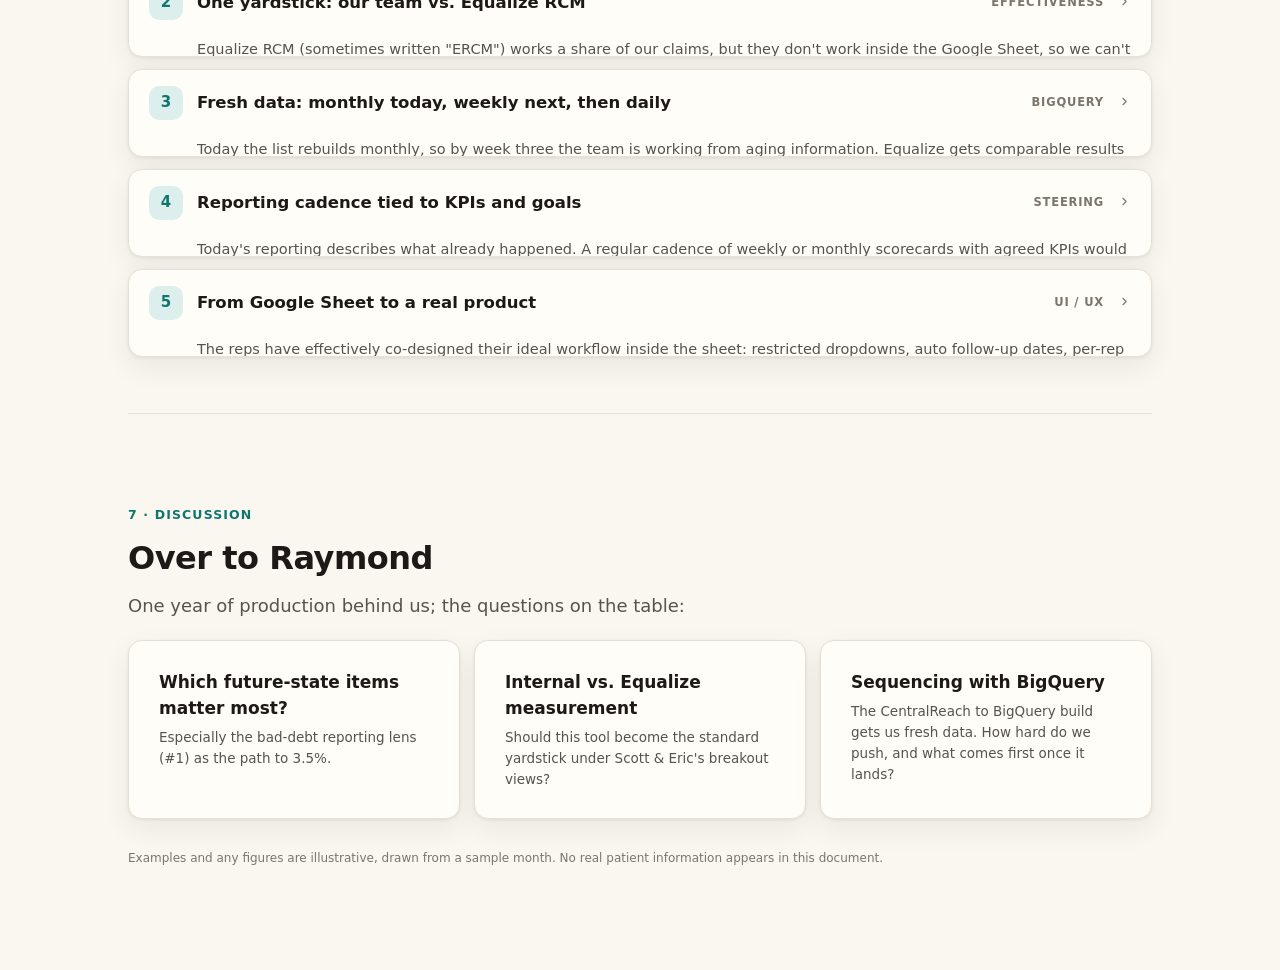
==== commit 47c886ab: "Lock deck to warm theme, remove theme switcher and suggest-edits mode Co-Authored-By: Claude Fable 5" ====
--- a/docs/index.html
+++ b/docs/index.html
@@ -1,5 +1,5 @@
 <!DOCTYPE html>
-<html lang="en" data-theme="boardroom">
+<html lang="en" data-theme="warm">
 <head>
 <meta charset="UTF-8">
 <meta name="viewport" content="width=device-width, initial-scale=1.0">
@@ -19,30 +19,11 @@
     --good:#0ca30c; --warn:#fab219; --serious:#ec835a; --critical:#d03b3b;
     --good-text:#006300;
   }
-  html[data-theme="boardroom"]{
-    --bg:#f4f6f9; --surface:#ffffff; --surface-2:#eef2f7;
-    --ink:#101418; --ink-2:#4c5560; --muted:#6f7683;
-    --line:#e2e6ec; --accent:#1c5cab; --accent-soft:#e3edf9; --accent-ink:#ffffff;
-    --radius:10px; --shadow:0 1px 3px rgba(16,20,24,.07),0 8px 24px rgba(16,20,24,.06);
-  }
   html[data-theme="warm"]{
     --bg:#faf7f1; --surface:#fffdf8; --surface-2:#f3eee4;
     --ink:#1c1917; --ink-2:#57534e; --muted:#7b756c;
     --line:#e7e1d5; --accent:#0f766e; --accent-soft:#dcefec; --accent-ink:#ffffff;
     --radius:14px; --shadow:0 1px 3px rgba(28,25,23,.07),0 10px 28px rgba(28,25,23,.07);
-  }
-  html[data-theme="bold"]{
-    --bg:#f5f4fd; --surface:#ffffff; --surface-2:#edebfa;
-    --ink:#17143a; --ink-2:#4f4b77; --muted:#726d99;
-    --line:#e3e0f2; --accent:#5b4bd6; --accent-soft:#e7e3fb; --accent-ink:#ffffff;
-    --radius:16px; --shadow:0 2px 4px rgba(23,20,58,.08),0 12px 32px rgba(23,20,58,.09);
-  }
-  html[data-theme="dark"]{
-    --bg:#0d0d0d; --surface:#1a1a19; --surface-2:#232322;
-    --ink:#ffffff; --ink-2:#c3c2b7; --muted:#898781;
-    --line:#2c2c2a; --accent:#3987e5; --accent-soft:#16283e; --accent-ink:#ffffff;
-    --radius:12px; --shadow:0 1px 3px rgba(0,0,0,.5),0 10px 30px rgba(0,0,0,.45);
-    --good-text:#0ca30c;
   }
 
   /* ============ BASE ============ */
@@ -90,15 +71,8 @@
   }
   .topbar .brand{font-weight:700; font-size:14px; white-space:nowrap;}
   .topbar .brand span{color:var(--accent);}
-  .themes{margin-left:auto; display:flex; gap:6px; align-items:center; flex-wrap:wrap;}
-  .themes .lbl{font-size:12px; color:var(--muted); margin-right:2px;}
-  .theme-chip{
-    font-size:12.5px; padding:5px 12px; border-radius:999px; font-weight:600;
-  }
-  .theme-chip.active{background:var(--accent); border-color:var(--accent); color:var(--accent-ink);}
   @media(max-width:700px){
     .topbar{position:static; flex-wrap:wrap; gap:8px; padding:12px 16px;}
-    .themes{margin-left:0;}
   }
 
   /* ============ SIDE NAV DOTS ============ */
@@ -229,7 +203,6 @@
   }
   .pill.p1{background:color-mix(in srgb,var(--critical) 14%, var(--surface)); color:var(--critical);}
   .pill.p2{background:color-mix(in srgb,var(--serious) 16%, var(--surface)); color:#b4552f;}
-  html[data-theme="dark"] .pill.p2{color:var(--serious);}
   .demo-table select{
     font-family:var(--font); font-size:12.5px; padding:5px 8px; border-radius:8px;
     border:1px solid var(--line); background:var(--surface); color:var(--ink); max-width:220px;
@@ -360,30 +333,11 @@
   .ask-grid{display:grid; grid-template-columns:repeat(auto-fit,minmax(240px,1fr)); gap:14px; margin-top:20px;}
   footer{padding:30px 0 46px; font-size:12px; color:var(--muted);}
 
-  /* ============ SUGGEST-EDITS MODE ============ */
-  body.editing [contenteditable="true"]{
-    outline:1.5px dashed color-mix(in srgb, var(--accent) 50%, transparent);
-    outline-offset:3px; border-radius:4px; cursor:text;
-  }
-  body.editing [contenteditable="true"]:hover{outline-color:var(--accent);}
-  body.editing [contenteditable="true"]:focus{outline:2px solid var(--accent);}
-  body.editing [contenteditable="true"].edited{outline:2px solid var(--good);}
-  .editbar{
-    position:fixed; bottom:18px; left:50%; transform:translate(-50%,110px); z-index:60;
-    display:flex; gap:10px; align-items:center;
-    background:var(--surface); border:1px solid var(--line); border-radius:999px;
-    box-shadow:var(--shadow); padding:9px 12px 9px 18px; font-size:13px; color:var(--ink-2);
-    transition:transform .35s;
-  }
-  body.editing .editbar{transform:translate(-50%,0);}
-  .editbar .cnt{color:var(--accent); font-weight:700;}
-  @media(max-width:700px){.editbar{width:calc(100% - 24px); flex-wrap:wrap; border-radius:16px;}}
-
   /* ============ REDUCED MOTION ============ */
   @media (prefers-reduced-motion: reduce){
     html{scroll-behavior:auto;}
     .rv{transition:none; transform:none; opacity:1;}
-    .snapcard,.editbar,.fu-chip,.fbody,.chev{transition:none;}
+    .snapcard,.fu-chip,.fbody,.chev{transition:none;}
     .plink.flow{animation:none;}
     .srv-dot.on{animation:none;}
     .sheet-mini .chg{animation:none;}
@@ -395,14 +349,6 @@
 
 <div class="topbar">
   <div class="brand">AR Working List <span>·</span> Process Walkthrough</div>
-  <div class="themes">
-    <span class="lbl">Style:</span>
-    <button class="theme-chip active" data-set-theme="boardroom">Boardroom</button>
-    <button class="theme-chip" data-set-theme="warm">Warm</button>
-    <button class="theme-chip" data-set-theme="bold">Bold</button>
-    <button class="theme-chip" data-set-theme="dark">Dark</button>
-    <button class="theme-chip" id="editToggle" style="margin-left:10px;"><svg class="ic" viewBox="0 0 24 24"><path d="M17 3a2.828 2.828 0 1 1 4 4L7.5 20.5 2 22l1.5-5.5L17 3z"/></svg> Suggest edits</button>
-  </div>
 </div>
 
 <nav class="dots" id="dots"></nav>
@@ -750,26 +696,7 @@
 
 </main>
 
-<div class="editbar" id="editbar">
-  <span><span class="cnt" id="editCnt">0</span> text edits · click any outlined text and type over it</span>
-  <button id="copyEdits" class="primary">Copy edits for Ansh</button>
-  <button id="exitEdit">Done</button>
-</div>
-
 <script>
-/* ================= THEME ================= */
-const chips=document.querySelectorAll('[data-set-theme]');
-chips.forEach(c=>c.addEventListener('click',()=>{
-  document.documentElement.dataset.theme=c.dataset.setTheme;
-  chips.forEach(x=>x.classList.toggle('active',x===c));
-  try{localStorage.setItem('ar-theme',c.dataset.setTheme);}catch(e){}
-}));
-try{
-  const t=localStorage.getItem('ar-theme');
-  if(t){document.documentElement.dataset.theme=t;
-    chips.forEach(x=>x.classList.toggle('active',x.dataset.setTheme===t));}
-}catch(e){}
-
 /* ================= NAV DOTS + REVEAL ================= */
 const sections=[...document.querySelectorAll('section')];
 const dotsWrap=document.getElementById('dots');
@@ -797,7 +724,6 @@
 document.addEventListener('keydown',e=>{
   if(e.key!=='ArrowDown'&&e.key!=='ArrowUp')return;
   if(/SELECT|INPUT|TEXTAREA/.test(document.activeElement.tagName))return;
-  if(document.activeElement.isContentEditable)return;
   e.preventDefault();
   const mid=innerHeight/2;
   let cur=0;
@@ -808,7 +734,6 @@
 
 /* ================= FUTURE ACCORDION ================= */
 document.querySelectorAll('.fhead').forEach(h=>h.addEventListener('click',()=>{
-  if(document.body.classList.contains('editing'))return;
   h.parentElement.classList.toggle('open');
 }));
 
@@ -1000,63 +925,6 @@
   setTimeout(t,300);
 }
 
-/* ================= SUGGEST EDITS ================= */
-const EDIT_EXCLUDE='#demoTable,#dayStrip,#snapStack,#resultCard,.sheet-mini,#srvSteps,#simLog,.pipe,.topbar,.editbar';
-const editables=[...document.querySelectorAll('main h1,main h2,main h3,main p,main li,main .kicker,main .silo b,main .silo small,main .one-list,main .stat .l,main .stat .v,main .hz,main .lrow b,main .lrow .ld,main .qgrid .q,main .chart-note,main footer')]
-  .filter(el=>!el.closest(EDIT_EXCLUDE));
-const editOrig=new Map();
-const editCntEl=document.getElementById('editCnt');
-const normTxt=s=>s.replace(/\s+/g,' ').trim();
-function changedEdits(){
-  return editables.filter(el=>editOrig.has(el)&&normTxt(el.innerText)!==editOrig.get(el));
-}
-function refreshEditCount(){
-  editables.forEach(el=>el.classList.toggle('edited',editOrig.has(el)&&normTxt(el.innerText)!==editOrig.get(el)));
-  editCntEl.textContent=changedEdits().length;
-}
-function setEditMode(on){
-  document.body.classList.toggle('editing',on);
-  editables.forEach(el=>{
-    if(on&&!editOrig.has(el))editOrig.set(el,normTxt(el.innerText));
-    el.contentEditable=on?'true':'false';
-  });
-  if(on){
-    document.querySelectorAll('.fitem').forEach(it=>it.classList.add('open'));
-    document.querySelectorAll('.rv').forEach(el=>el.classList.add('in'));
-  }
-  const PEN_SVG='<svg class="ic" viewBox="0 0 24 24"><path d="M17 3a2.828 2.828 0 1 1 4 4L7.5 20.5 2 22l1.5-5.5L17 3z"/></svg>';
-  document.getElementById('editToggle').innerHTML=PEN_SVG+(on?' Editing on':' Suggest edits');
-}
-document.getElementById('editToggle').addEventListener('click',()=>setEditMode(!document.body.classList.contains('editing')));
-document.getElementById('exitEdit').addEventListener('click',()=>setEditMode(false));
-document.addEventListener('input',e=>{
-  if(e.target&&e.target.closest&&e.target.closest('[contenteditable="true"]'))refreshEditCount();
-});
-document.getElementById('copyEdits').addEventListener('click',()=>{
-  const btn=document.getElementById('copyEdits');
-  const ch=changedEdits();
-  if(!ch.length){
-    btn.textContent='No edits yet'; setTimeout(()=>btn.textContent='Copy edits for Ansh',1600); return;
-  }
-  const lines=['AR deck: suggested text edits ('+ch.length+')',''];
-  ch.forEach((el,idx)=>{
-    const sec=el.closest('section');
-    lines.push((idx+1)+'. Section: '+(sec&&sec.dataset.nav?sec.dataset.nav:'General'));
-    lines.push('WAS: '+editOrig.get(el));
-    lines.push('NOW: '+normTxt(el.innerText));
-    lines.push('');
-  });
-  const txt=lines.join('\n');
-  const done=()=>{btn.textContent='Copied. Paste into Google Chat'; setTimeout(()=>btn.textContent='Copy edits for Ansh',2400);};
-  if(navigator.clipboard&&navigator.clipboard.writeText){
-    navigator.clipboard.writeText(txt).then(done).catch(()=>{fallbackCopy(txt);done();});
-  }else{fallbackCopy(txt);done();}
-});
-function fallbackCopy(t){
-  const ta=document.createElement('textarea'); ta.value=t;
-  ta.style.position='fixed'; ta.style.opacity='0';
-  document.body.appendChild(ta); ta.select(); document.execCommand('copy'); ta.remove();
-}
 </script>
 </body>
 </html>
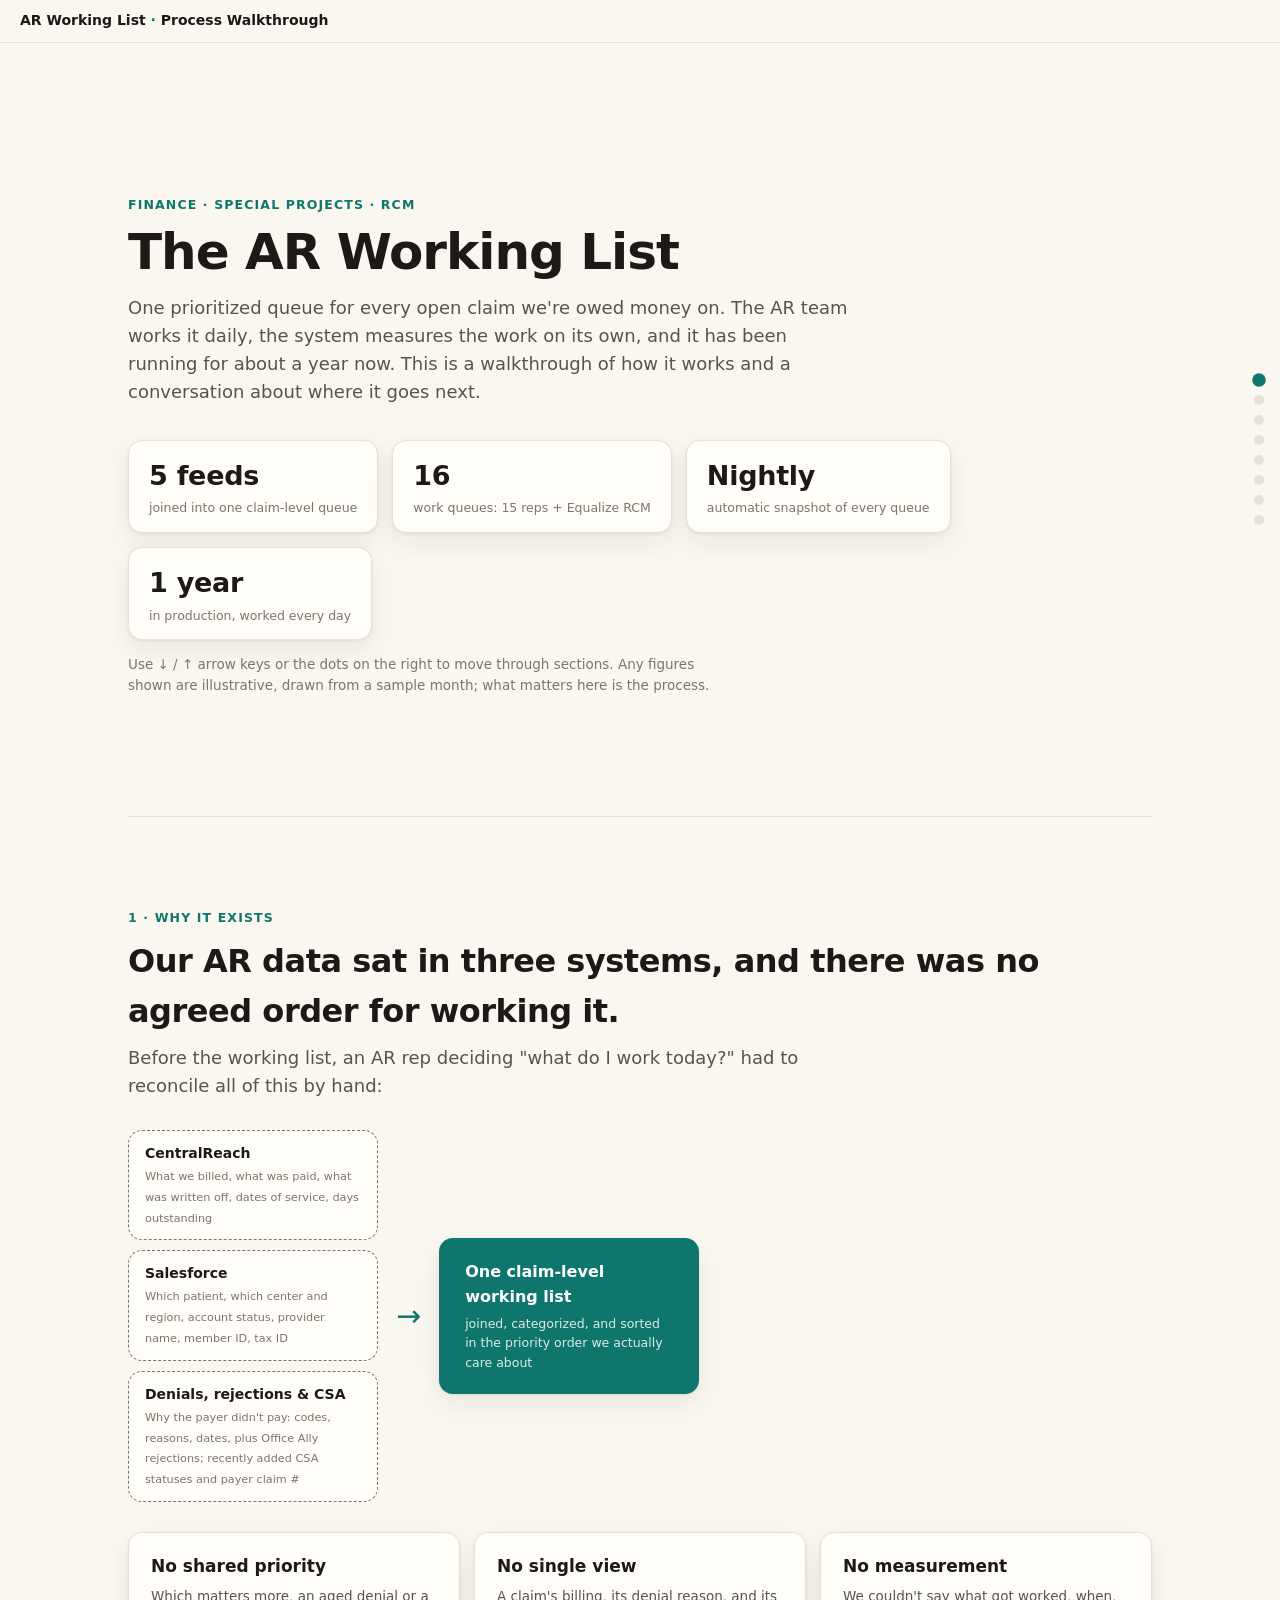
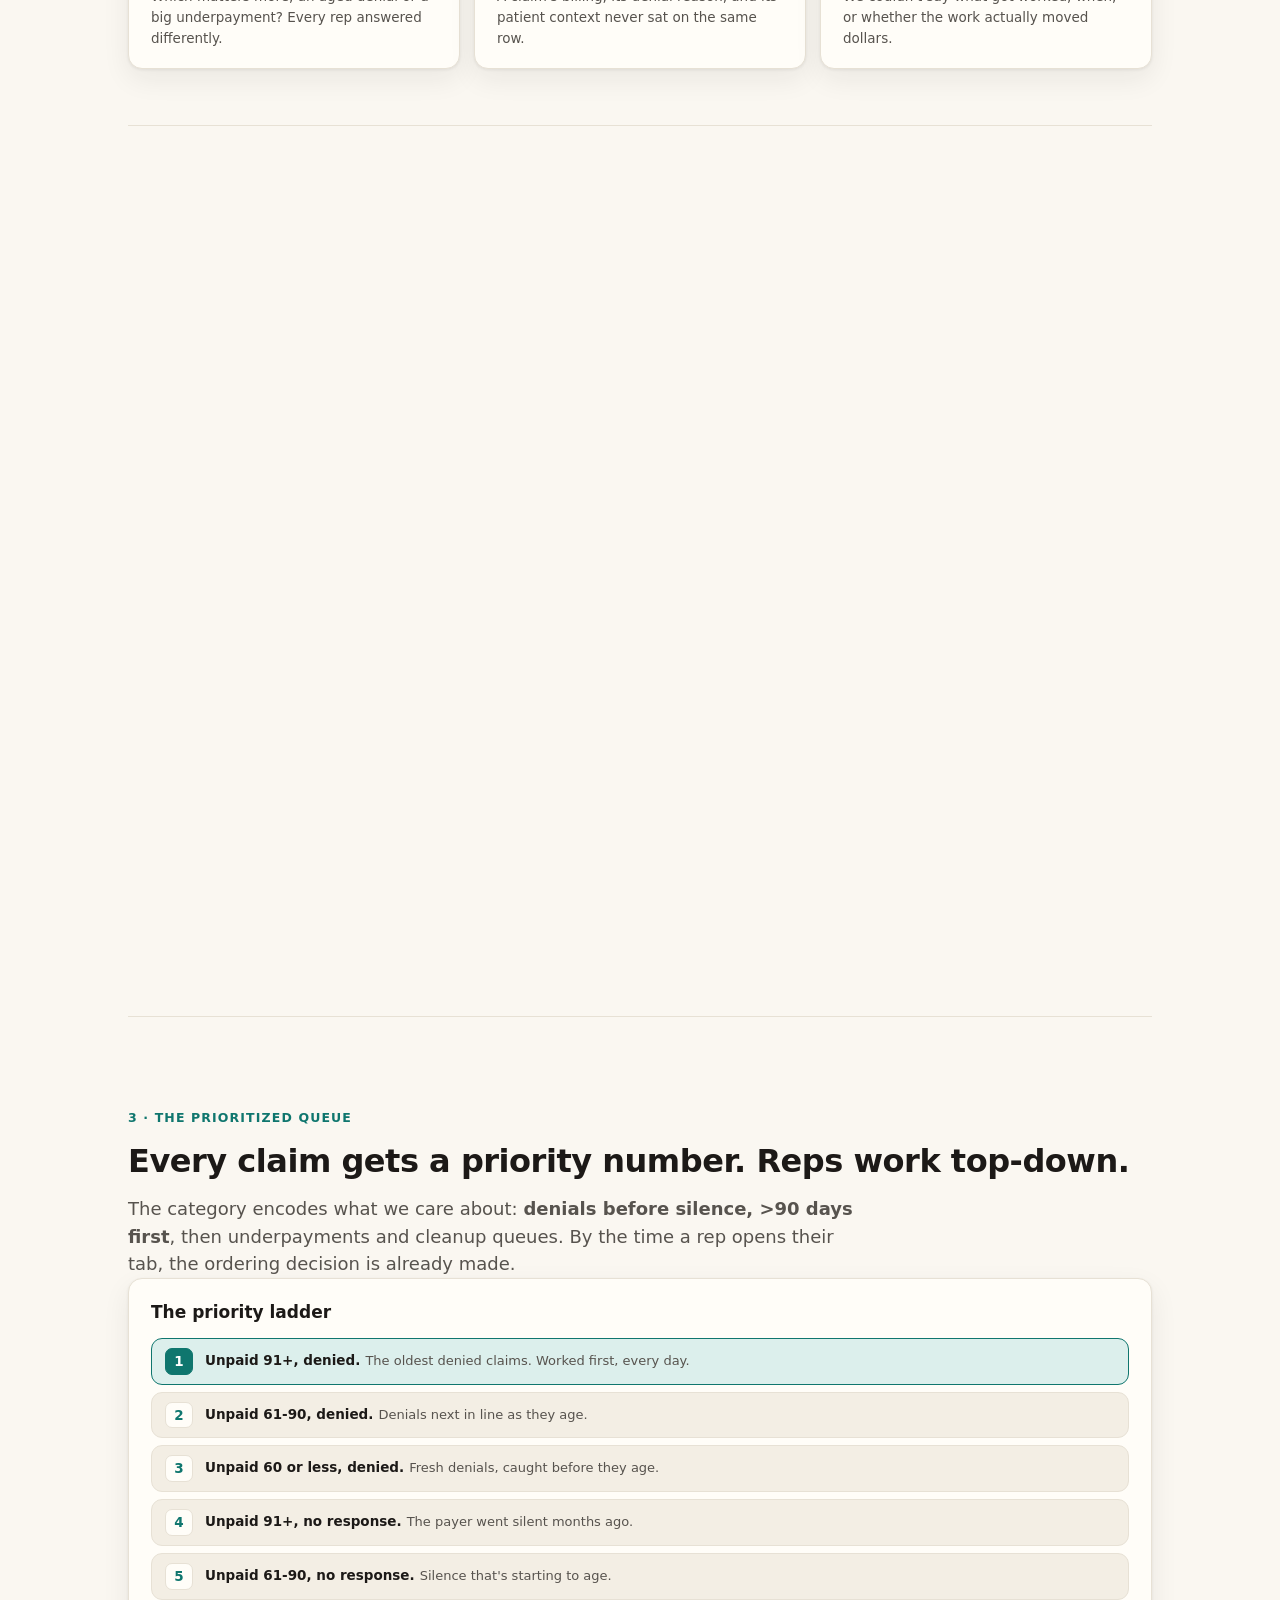
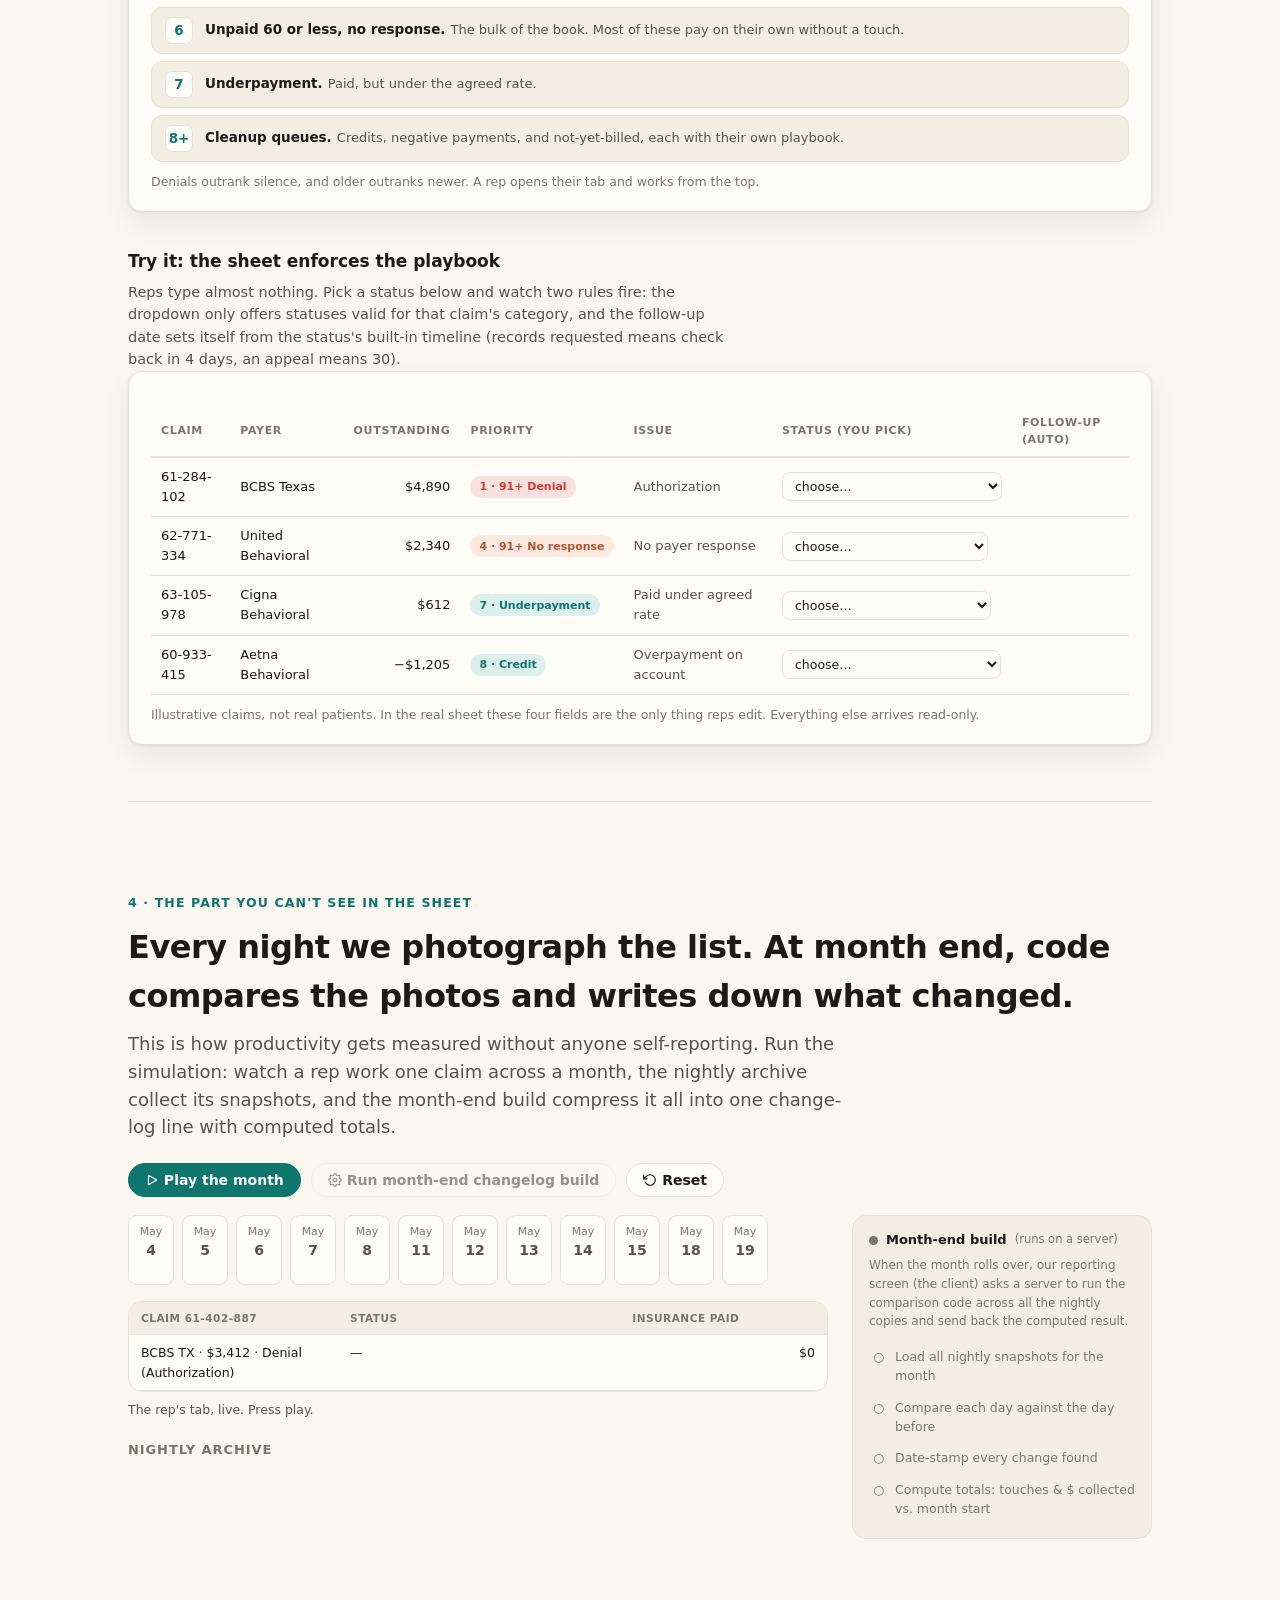
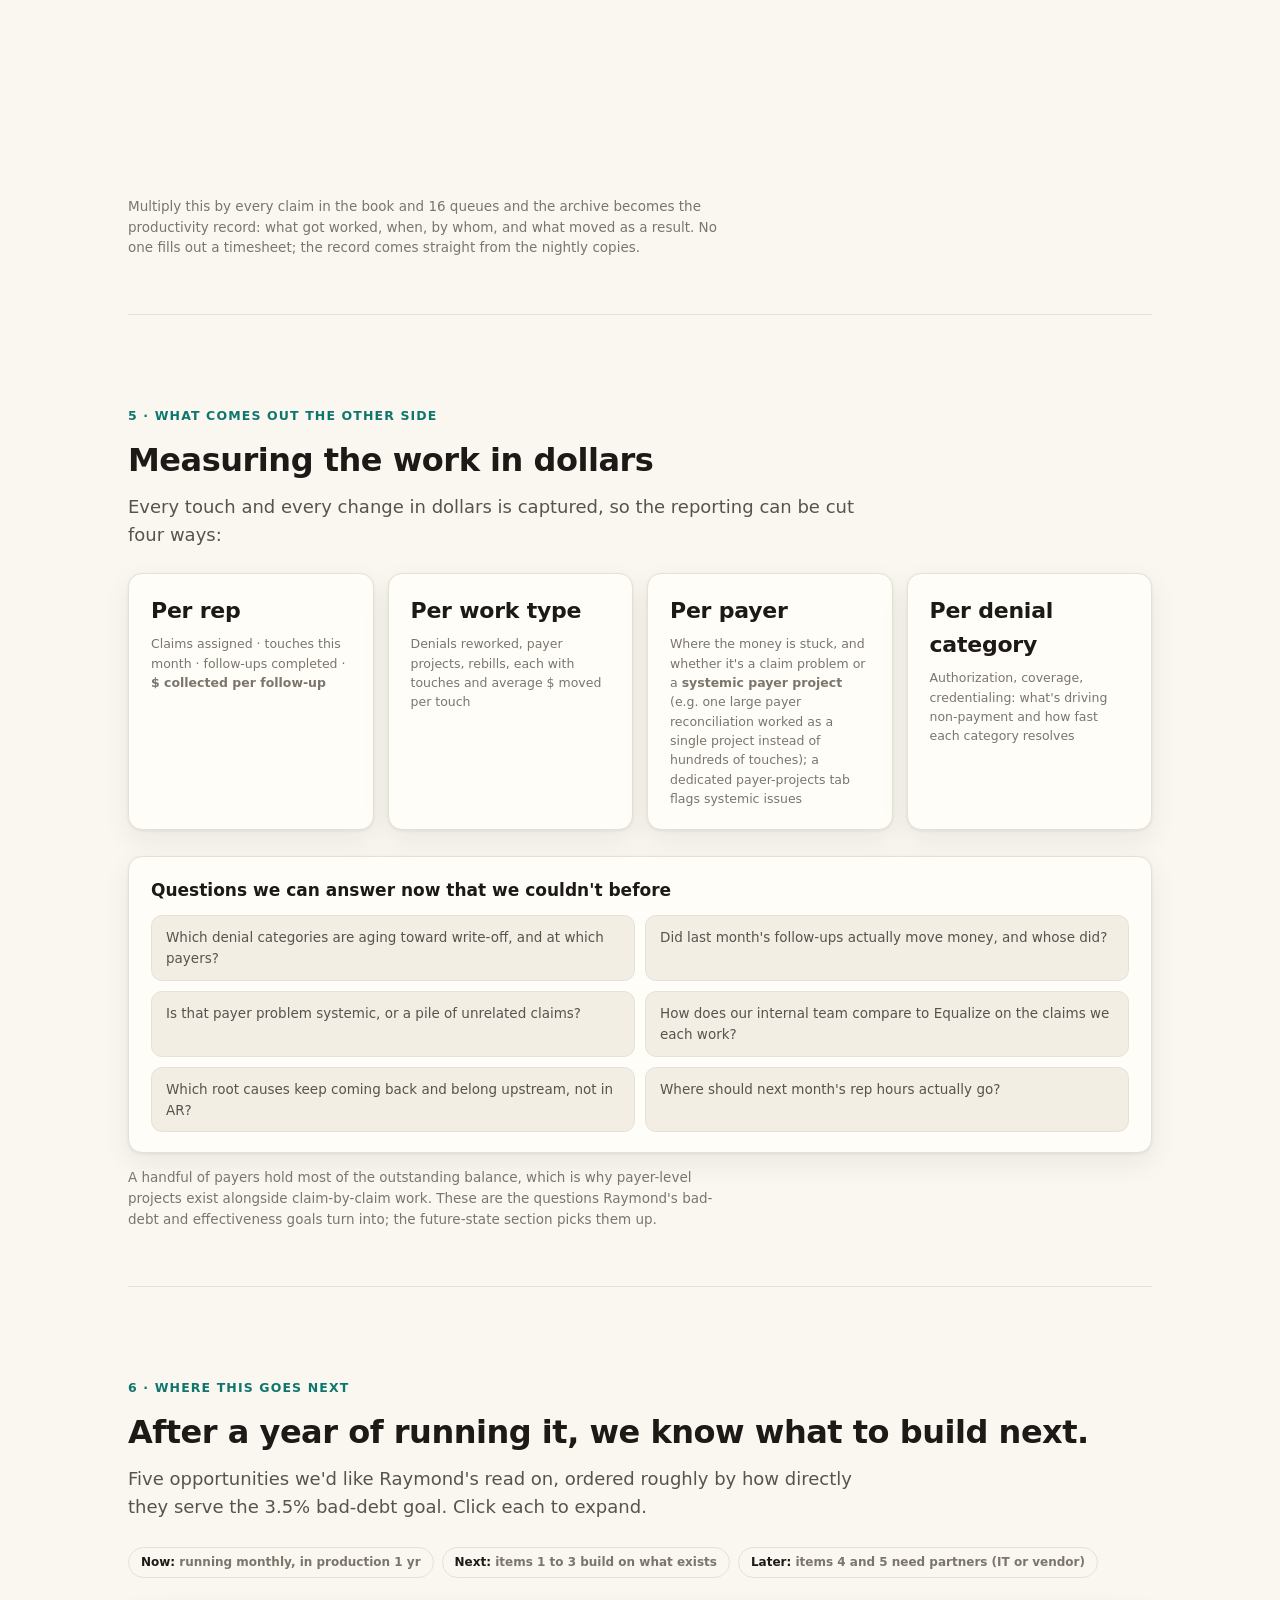
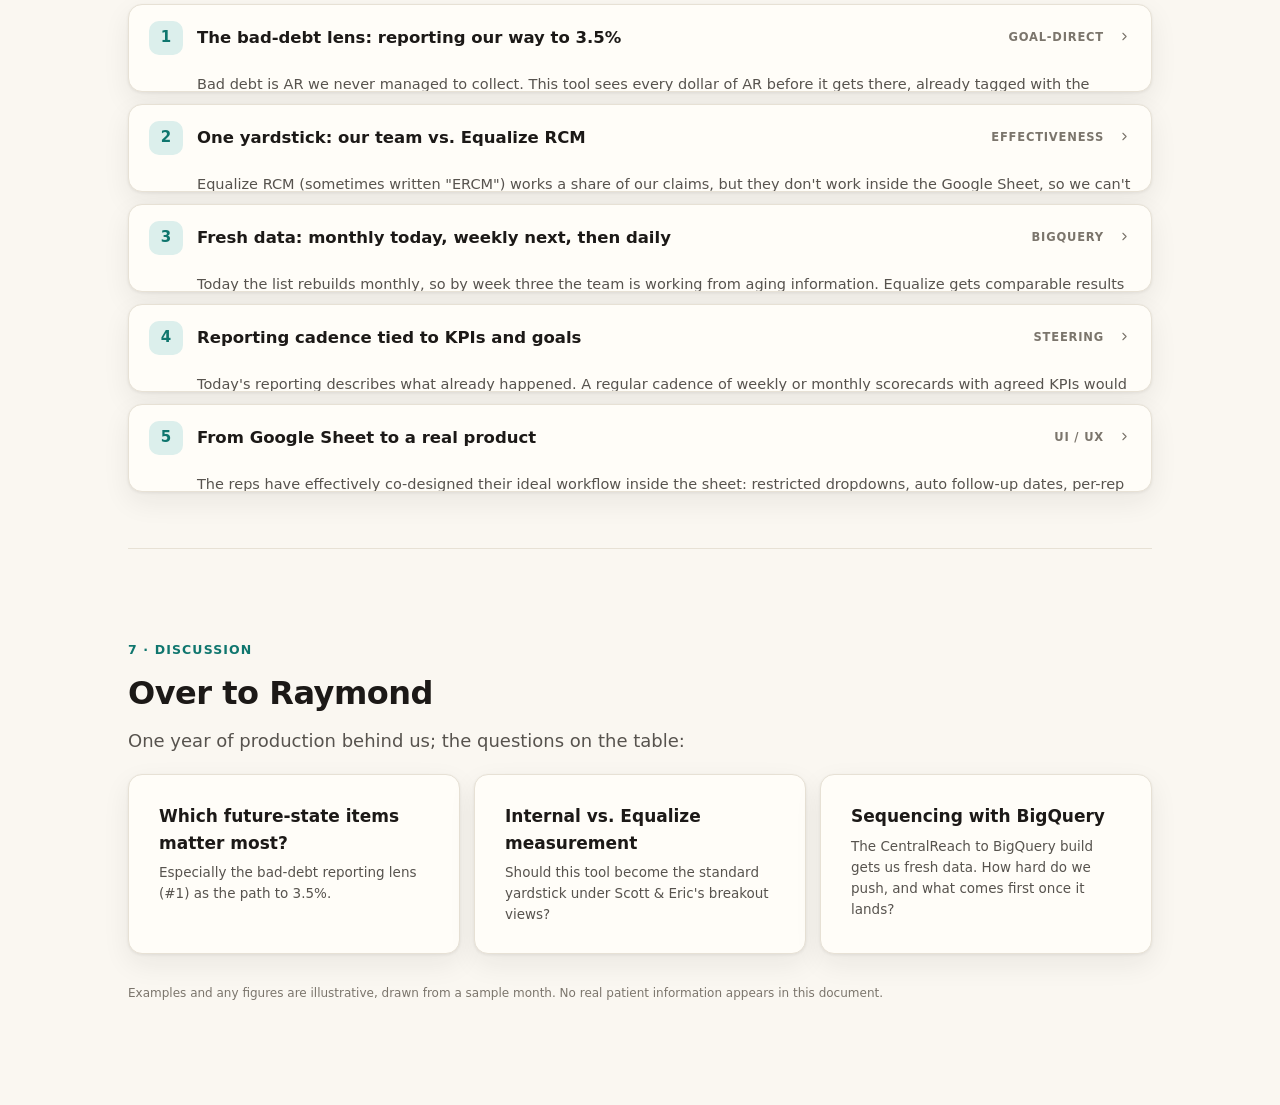
==== commit 0ef298f5: "Replace pipeline autoplay with arrow-key stepped stage scenes and before/after aggregation view Co-A" ====
--- a/docs/index.html
+++ b/docs/index.html
@@ -127,42 +127,173 @@
   .one-list small{display:block; font-weight:400; opacity:.85; font-size:12.5px; margin-top:4px;}
   .pains{display:grid; grid-template-columns:repeat(auto-fit,minmax(240px,1fr)); gap:14px; margin-top:30px;}
 
-  /* ============ PIPELINE ============ */
-  .pipe{
-    display:flex; gap:0; align-items:stretch; margin-top:26px; overflow-x:auto;
-    padding:10px 2px 18px;
-  }
-  .pcol{display:flex; flex-direction:column; gap:8px; justify-content:center; min-width:158px; flex:1;}
-  .pcol-title{font-size:11px; font-weight:700; text-transform:uppercase; letter-spacing:.08em; color:var(--muted); text-align:center; margin-bottom:2px;}
-  .pnode{
-    background:var(--surface); border:1.5px solid var(--line); border-radius:var(--radius);
-    padding:9px 11px; font-size:12.5px; font-weight:600; text-align:center; cursor:pointer;
-    transition:all .25s; position:relative;
-  }
-  .pnode small{display:block; font-weight:400; color:var(--muted); font-size:11px; line-height:1.35; margin-top:2px;}
-  .pnode:hover{border-color:var(--accent);}
-  .pnode.hot{
-    border-color:var(--accent); background:var(--accent-soft);
-    box-shadow:0 0 0 3px color-mix(in srgb, var(--accent) 22%, transparent);
-  }
-  .pnode.sel{border-color:var(--accent); background:var(--accent-soft);}
-  .pnode.big{background:var(--accent); border-color:var(--accent); color:var(--accent-ink); padding:16px 12px; font-size:13.5px;}
-  .pnode.big small{color:var(--accent-ink); opacity:.85;}
-  .pnode.big.hot{box-shadow:0 0 0 4px color-mix(in srgb, var(--accent) 35%, transparent);}
-  .plink{
-    display:flex; align-items:center; justify-content:center; min-width:30px; color:var(--muted);
-    font-size:19px; flex-shrink:0;
-  }
-  .plink.flow{color:var(--accent); animation:pulseArrow 1.4s infinite;}
-  @keyframes pulseArrow{0%,100%{opacity:.45}50%{opacity:1}}
-  .pipe-detail{
+  /* ============ PIPELINE (stepped stages) ============ */
+  .pl-controls{display:flex; gap:10px; margin-top:16px; align-items:center; flex-wrap:wrap;}
+  .pl-controls .hint{font-size:12.5px; color:var(--muted);}
+  .pl-map{display:flex; align-items:stretch; margin-top:20px;}
+  .pl-node{
+    flex:1; text-align:center; font-size:12.5px; font-weight:700; padding:10px 8px;
+    border:1.5px solid var(--line); border-radius:10px; background:var(--surface);
+    color:var(--ink-2); cursor:pointer; transition:all .3s;
+  }
+  .pl-node small{display:block; font-weight:400; color:var(--muted); font-size:10.5px; margin-top:2px;}
+  .pl-node:hover{border-color:var(--accent);}
+  .pl-node.on{
+    border-color:var(--accent); background:var(--accent-soft); color:var(--ink);
+    box-shadow:0 0 0 3px color-mix(in srgb, var(--accent) 18%, transparent);
+  }
+  .pl-arrow{width:28px; display:flex; align-items:center; justify-content:center; color:var(--muted); flex-shrink:0;}
+  .pl-stagebox{
+    margin-top:14px; border:1px solid var(--line); border-radius:var(--radius);
+    background:var(--surface-2); overflow:hidden; position:relative; height:312px;
+  }
+  .pl-scene{position:absolute; left:50%; top:14px; transform:translateX(-50%); width:680px; height:284px;}
+  .pl-idle{
+    position:absolute; inset:0; display:flex; align-items:center; justify-content:center;
+    color:var(--muted); font-size:14px; padding:0 30px; text-align:center; transition:opacity .45s;
+  }
+  .pl-idle.off{opacity:0;}
+  .pl-vig{position:absolute; inset:0; opacity:0; pointer-events:none; transition:opacity .45s;}
+  .pl-vig.on{opacity:1;}
+  .pl-cap{
     margin-top:14px; min-height:74px; font-size:14.5px; color:var(--ink-2);
     border:1px solid var(--line); padding:12px 18px; background:var(--surface);
     border-radius:var(--radius); box-shadow:var(--shadow);
   }
-  .pipe-detail b{color:var(--ink);}
-  .pipe-controls{display:flex; gap:10px; margin-top:16px; align-items:center;}
-  .pipe-controls .hint{font-size:12.5px; color:var(--muted);}
+  .pl-cap b{color:var(--ink);}
+  @keyframes plIn{from{opacity:0; transform:translateY(14px);} to{opacity:1; transform:none;}}
+
+  /* stage 0: sources */
+  .pl-chip{
+    position:absolute; font-size:12px; font-weight:600; padding:7px 13px; border-radius:999px;
+    background:var(--surface); border:1px dashed var(--muted); color:var(--ink-2);
+    box-shadow:var(--shadow); opacity:0;
+  }
+  .pl-vig[data-v="0"] .pl-chip:nth-child(1){top:52px; left:40px;}
+  .pl-vig[data-v="0"] .pl-chip:nth-child(2){top:150px; left:130px;}
+  .pl-vig[data-v="0"] .pl-chip:nth-child(3){top:60px; left:290px;}
+  .pl-vig[data-v="0"] .pl-chip:nth-child(4){top:158px; left:400px;}
+  .pl-vig[data-v="0"] .pl-chip:nth-child(5){top:66px; left:490px;}
+  .pl-vig[data-v="0"].on .pl-chip{animation:plIn .6s cubic-bezier(.16,1,.3,1) forwards;}
+  .pl-vig[data-v="0"].on .pl-chip:nth-child(1){animation-delay:.1s;}
+  .pl-vig[data-v="0"].on .pl-chip:nth-child(2){animation-delay:.5s;}
+  .pl-vig[data-v="0"].on .pl-chip:nth-child(3){animation-delay:.9s;}
+  .pl-vig[data-v="0"].on .pl-chip:nth-child(4){animation-delay:1.3s;}
+  .pl-vig[data-v="0"].on .pl-chip:nth-child(5){animation-delay:1.7s;}
+
+  /* stage 1: the build joins them */
+  .pl-vig[data-v="1"] .pl-chip{opacity:1;}
+  .pl-vig[data-v="1"] .pl-chip:nth-child(1){top:52px; left:40px;}
+  .pl-vig[data-v="1"] .pl-chip:nth-child(2){top:150px; left:130px;}
+  .pl-vig[data-v="1"] .pl-chip:nth-child(3){top:60px; left:290px;}
+  .pl-vig[data-v="1"] .pl-chip:nth-child(4){top:158px; left:400px;}
+  .pl-vig[data-v="1"] .pl-chip:nth-child(5){top:66px; left:490px;}
+  .pl-vig[data-v="1"].on .pl-chip{animation:plMerge 1.5s cubic-bezier(.5,0,.2,1) .4s forwards;}
+  @keyframes plMerge{60%{opacity:1;} 100%{top:140px; left:290px; opacity:0; transform:scale(.4);}}
+  .pl-joinbar{
+    position:absolute; top:126px; left:150px; width:380px; padding:10px 16px; text-align:center;
+    background:var(--surface); border:1.5px solid var(--accent); border-radius:10px;
+    font-size:13px; font-weight:700; box-shadow:var(--shadow); opacity:0;
+  }
+  .pl-joinbar small{display:block; font-weight:400; color:var(--muted); font-size:11px;}
+  .pl-vig[data-v="1"].on .pl-joinbar{animation:plIn .7s ease-out 1.7s forwards;}
+
+  /* stage 2: before / after, what the rep sees */
+  .pl-before{position:absolute; top:10px; left:0; width:258px;}
+  .pl-before h4, .pl-aftercard h4{
+    font-size:10.5px; text-transform:uppercase; letter-spacing:.07em; color:var(--muted); margin:0 0 8px;
+  }
+  .pl-bf{
+    font-family:ui-monospace,Consolas,monospace; font-size:10.5px; padding:5px 9px;
+    border:1px dashed var(--muted); border-radius:7px; margin-bottom:6px;
+    background:var(--surface); color:var(--ink-2);
+  }
+  .pl-bf b{font-family:var(--font); font-size:10px; color:var(--ink); display:block;}
+  .pl-mid{position:absolute; top:124px; left:272px; font-size:26px; color:var(--accent);}
+  .pl-aftercard{
+    position:absolute; top:10px; left:322px; width:356px; padding:12px 16px;
+    background:var(--surface); border:1.5px solid var(--accent); border-radius:10px; box-shadow:var(--shadow);
+  }
+  .pl-af{
+    display:flex; justify-content:space-between; gap:10px; font-size:12px; padding:7px 0;
+    border-bottom:1px solid var(--line); color:var(--ink-2); opacity:0;
+  }
+  .pl-af:last-child{border-bottom:none;}
+  .pl-af b{color:var(--ink); font-weight:650; text-align:right;}
+  .pl-vig[data-v="2"].on .pl-af{animation:plIn .5s ease-out forwards;}
+  .pl-vig[data-v="2"].on .pl-af:nth-of-type(2){animation-delay:.25s;}
+  .pl-vig[data-v="2"].on .pl-af:nth-of-type(3){animation-delay:.5s;}
+  .pl-vig[data-v="2"].on .pl-af:nth-of-type(4){animation-delay:.75s;}
+  .pl-vig[data-v="2"].on .pl-af:nth-of-type(5){animation-delay:1s;}
+  .pl-pill{
+    font-size:10.5px; font-weight:700; padding:2px 9px; border-radius:999px; white-space:nowrap;
+    background:color-mix(in srgb,var(--critical) 12%, var(--surface)); color:var(--critical);
+  }
+
+  /* stage 3: dealt into queues, archived nightly */
+  .pl-deckbar{
+    position:absolute; top:14px; left:210px; width:260px; padding:9px 14px; text-align:center;
+    font-size:12.5px; font-weight:700; background:var(--accent); color:var(--accent-ink);
+    border-radius:10px; box-shadow:var(--shadow);
+  }
+  .pl-deckbar small{display:block; font-weight:400; opacity:.85; font-size:10.5px;}
+  .pl-tab{
+    position:absolute; top:150px; width:200px; padding:9px 13px 11px; font-size:11.5px;
+    background:var(--surface); border:1px solid var(--line); border-radius:10px; box-shadow:var(--shadow);
+  }
+  .pl-tab b{display:block; font-size:11.5px; margin-bottom:5px;}
+  .pl-tab .mini{height:7px; border-radius:4px; background:var(--surface-2); margin-top:4px;}
+  .pl-tab:nth-of-type(2){left:10px;}
+  .pl-tab:nth-of-type(3){left:240px;}
+  .pl-tab:nth-of-type(4){left:470px;}
+  .pl-deal{
+    position:absolute; top:56px; left:310px; width:60px; height:12px; border-radius:6px;
+    background:var(--accent-soft); border:1px solid var(--accent); opacity:0;
+  }
+  .pl-vig[data-v="3"].on .pl-deal:nth-of-type(5){animation:plDeal1 .9s ease-out .4s forwards;}
+  .pl-vig[data-v="3"].on .pl-deal:nth-of-type(6){animation:plDeal2 .9s ease-out 1s forwards;}
+  .pl-vig[data-v="3"].on .pl-deal:nth-of-type(7){animation:plDeal3 .9s ease-out 1.6s forwards;}
+  @keyframes plDeal1{0%{opacity:1;} 100%{opacity:1; top:186px; left:70px;}}
+  @keyframes plDeal2{0%{opacity:1;} 100%{opacity:1; top:186px; left:300px;}}
+  @keyframes plDeal3{0%{opacity:1;} 100%{opacity:1; top:186px; left:530px;}}
+  .pl-camnote{
+    position:absolute; top:238px; left:190px; width:300px; text-align:center; font-size:12px;
+    color:var(--ink-2); opacity:0;
+  }
+  .pl-camnote svg{color:var(--good-text);}
+  .pl-vig[data-v="3"].on .pl-camnote{animation:plIn .6s ease-out 2.3s forwards;}
+
+  /* stage 4: month end */
+  .pl-cal{position:absolute; top:30px; left:190px; display:flex; gap:8px;}
+  .pl-day{
+    width:36px; height:36px; border-radius:8px; border:1px solid var(--line); background:var(--surface);
+    font-size:10px; display:flex; align-items:center; justify-content:center; color:var(--muted);
+  }
+  .pl-vig[data-v="4"].on .pl-day{animation:plSnap .5s ease-out forwards;}
+  .pl-vig[data-v="4"].on .pl-day:nth-child(1){animation-delay:.2s;}
+  .pl-vig[data-v="4"].on .pl-day:nth-child(2){animation-delay:.45s;}
+  .pl-vig[data-v="4"].on .pl-day:nth-child(3){animation-delay:.7s;}
+  .pl-vig[data-v="4"].on .pl-day:nth-child(4){animation-delay:.95s;}
+  .pl-vig[data-v="4"].on .pl-day:nth-child(5){animation-delay:1.2s;}
+  .pl-vig[data-v="4"].on .pl-day:nth-child(6){animation-delay:1.45s;}
+  .pl-vig[data-v="4"].on .pl-day:nth-child(7){animation-delay:1.7s;}
+  @keyframes plSnap{
+    50%{border-color:var(--good); box-shadow:0 0 0 3px color-mix(in srgb, var(--good) 25%, transparent);}
+    100%{border-color:var(--good); color:var(--good-text);}
+  }
+  .pl-tally{
+    position:absolute; top:120px; left:90px; width:500px; padding:12px 16px; font-size:12.5px;
+    background:var(--surface); border:1.5px solid var(--good); border-radius:10px; box-shadow:var(--shadow);
+    color:var(--ink-2); opacity:0;
+  }
+  .pl-tally b{color:var(--ink);}
+  .pl-vig[data-v="4"].on .pl-tally{animation:plIn .7s ease-out 2.1s forwards;}
+
+  .pl-scene{transform-origin:top center;}
+  @media(max-width:740px){
+    .pl-map{display:grid; grid-template-columns:repeat(2,1fr); gap:8px;}
+    .pl-arrow{display:none;}
+  }
 
   .chart-note{font-size:12.5px; color:var(--muted); margin-top:10px;}
 
@@ -338,7 +469,8 @@
     html{scroll-behavior:auto;}
     .rv{transition:none; transform:none; opacity:1;}
     .snapcard,.fu-chip,.fbody,.chev{transition:none;}
-    .plink.flow{animation:none;}
+    .pl-vig *{animation:none !important; transition:none !important;}
+    .pl-chip,.pl-joinbar,.pl-af,.pl-camnote,.pl-tally{opacity:1 !important;}
     .srv-dot.on{animation:none;}
     .sheet-mini .chg{animation:none;}
   }
@@ -400,51 +532,84 @@
 <section id="pipeline" data-nav="How data flows">
   <span class="kicker rv">2 · How the data flows</span>
   <h2 class="rv">From five raw feeds to one worked, measured list</h2>
-  <p class="lead rv d1">Click any box for a short description, or press play to follow a claim through the whole pipeline.</p>
-
-  <div class="pipe-controls rv d2">
-    <button class="primary" id="playPipe"><svg class="ic" viewBox="0 0 24 24"><polygon points="6 4 20 12 6 20 6 4"/></svg> Follow a claim through</button>
-    <span class="hint" id="pipeHint">Each month this cycle runs end to end.</span>
-  </div>
-
-  <div class="pipe rv d2" id="pipe">
-    <div class="pcol">
-      <div class="pcol-title">Sources</div>
-      <div class="pnode" data-step="0" data-info="<b>CentralReach billing detail.</b> Every claim we submitted: amounts billed, dates of service, the payer it went to, the rendering provider.">CR claim data<small>billing detail</small></div>
-      <div class="pnode" data-step="0" data-info="<b>CentralReach demographics.</b> Patient and guardian details.">CR demographics</div>
-      <div class="pnode" data-step="0" data-info="<b>Salesforce.</b> The case side: region, center, account status, assigned BCBA, program dates.">Salesforce cases</div>
-      <div class="pnode" data-step="0" data-info="<b>Payer denials.</b> Denial codes, reasons, and dates straight from payer responses.">Denial feed</div>
-      <div class="pnode" data-step="0" data-info="<b>Office Ally rejections.</b> Claims that bounced at Office Ally before the payer ever saw them.">Office Ally rejections</div>
+  <p class="lead rv d1">Each stage acts out what it actually does to the data. Step through with Back and Next, or click a stage on the map.</p>
+
+  <div class="pl-controls rv d2">
+    <button id="plPrev"><svg class="ic" viewBox="0 0 24 24"><path d="M15 18l-6-6 6-6"/></svg> Back</button>
+    <button class="primary" id="plNext">Next <svg class="ic" viewBox="0 0 24 24"><path d="M9 18l6-6-6-6"/></svg></button>
+    <span class="hint">or use the ← → keys while this section is on screen; ↑ ↓ still move between sections</span>
+  </div>
+
+  <div class="pl-map rv d2" id="plMap">
+    <div class="pl-node" data-s="0">Sources<small>5 feeds</small></div>
+    <div class="pl-arrow">→</div>
+    <div class="pl-node" data-s="1">Monthly build<small>join + mapping rules</small></div>
+    <div class="pl-arrow">→</div>
+    <div class="pl-node" data-s="2">The working list<small>one row per claim</small></div>
+    <div class="pl-arrow">→</div>
+    <div class="pl-node" data-s="3">Daily work<small>16 queues · nightly archive</small></div>
+    <div class="pl-arrow">→</div>
+    <div class="pl-node" data-s="4">Measurement<small>changelog + dashboards</small></div>
+  </div>
+
+  <div class="pl-stagebox rv d3">
+    <div class="pl-idle" id="plIdle">Each stage plays a short scene here. Press Next to start.</div>
+    <div class="pl-scene">
+      <div class="pl-vig" data-v="0">
+        <span class="pl-chip">CR billing detail</span>
+        <span class="pl-chip">CR demographics</span>
+        <span class="pl-chip">Salesforce cases</span>
+        <span class="pl-chip">Denial feed</span>
+        <span class="pl-chip">Office Ally rejections</span>
+      </div>
+      <div class="pl-vig" data-v="1">
+        <span class="pl-chip">CR billing detail</span>
+        <span class="pl-chip">CR demographics</span>
+        <span class="pl-chip">Salesforce cases</span>
+        <span class="pl-chip">Denial feed</span>
+        <span class="pl-chip">Office Ally rejections</span>
+        <div class="pl-joinbar">One row per claim<small>joined and categorized by the mapping rulebook</small></div>
+      </div>
+      <div class="pl-vig" data-v="2">
+        <div class="pl-before">
+          <h4>What five systems held</h4>
+          <div class="pl-bf"><b>CR billing</b>61-284-102 | 4890.00 | 02/14</div>
+          <div class="pl-bf"><b>CR demographics</b>pt_id 88213 | guardian on file</div>
+          <div class="pl-bf"><b>Salesforce</b>ATX-N | status: ACTIVE</div>
+          <div class="pl-bf"><b>Denial feed</b>CO-197 | 03/02</div>
+          <div class="pl-bf"><b>Office Ally</b>no rejection</div>
+        </div>
+        <div class="pl-mid">→</div>
+        <div class="pl-aftercard">
+          <h4>The one row a rep works</h4>
+          <div class="pl-af"><span>Claim</span><b>61-284-102 · BCBS TX · $4,890</b></div>
+          <div class="pl-af"><span>Patient / center</span><b>On the row · Austin North</b></div>
+          <div class="pl-af"><span>Issue</span><b>Denial · Authorization</b></div>
+          <div class="pl-af"><span>Aging</span><b>112 days outstanding</b></div>
+          <div class="pl-af"><span>Priority</span><span class="pl-pill">1 · top of queue</span></div>
+        </div>
+      </div>
+      <div class="pl-vig" data-v="3">
+        <div class="pl-deckbar">The working list<small>every open claim, priority-sorted</small></div>
+        <div class="pl-tab"><b>Rep 1</b><div class="mini"></div><div class="mini"></div></div>
+        <div class="pl-tab"><b>Rep 2</b><div class="mini"></div><div class="mini"></div></div>
+        <div class="pl-tab"><b>Equalize RCM</b><div class="mini"></div><div class="mini"></div></div>
+        <div class="pl-deal"></div><div class="pl-deal"></div><div class="pl-deal"></div>
+        <div class="pl-camnote"><svg class="ic" viewBox="0 0 24 24"><path d="M23 19a2 2 0 0 1-2 2H3a2 2 0 0 1-2-2V8a2 2 0 0 1 2-2h4l2-3h6l2 3h4a2 2 0 0 1 2 2z"/><circle cx="12" cy="13" r="4"/></svg> Every queue photographed, every night.</div>
+      </div>
+      <div class="pl-vig" data-v="4">
+        <div class="pl-cal">
+          <div class="pl-day">M 4</div><div class="pl-day">T 5</div><div class="pl-day">W 6</div>
+          <div class="pl-day">T 7</div><div class="pl-day">F 8</div><div class="pl-day">M 11</div><div class="pl-day">…</div>
+        </div>
+        <div class="pl-tally"><b>A month of nightly copies becomes one line per claim:</b><br>
+          every status change date-stamped, touches counted, dollars compared to the start of the month.</div>
+      </div>
     </div>
-    <div class="plink" data-flow="1">→</div>
-    <div class="pcol">
-      <div class="pcol-title">Our logic</div>
-      <div class="pnode" data-step="1" data-info="<b>The monthly build.</b> Code we run on a server joins all five feeds into one row per claim, then applies our mapping tables (denial reason to category, payer to bucket, claim ID continuity across rebills) so every claim arrives categorized and consistent.">Monthly build<small>joins + enriches every claim</small></div>
-      <div class="pnode" data-step="1" data-info="<b>Mapping tables.</b> The rulebook we maintain: how denial reasons group into categories, how payer plans roll up, which statuses count as real work, and how a rebilled claim keeps its identity.">Mapping rules<small>our rulebook</small></div>
-    </div>
-    <div class="plink" data-flow="2">→</div>
-    <div class="pcol">
-      <div class="pcol-title">The product</div>
-      <div class="pnode big" data-step="2" data-info="<b>The AR Working List.</b> One row for every open claim, each with a priority category, a denial category, aging, and dollars outstanding. Sorted in the order we want it worked.">AR Working List<small>every open claim, priority-sorted</small></div>
-      <div class="pnode" data-step="2" data-info="<b>Downstream reporting.</b> The same list also feeds aging summaries, denial resolve rates, payment/collection summaries, and the denial forecast.">Also feeds AR &amp; denial reporting</div>
-    </div>
-    <div class="plink" data-flow="3">→</div>
-    <div class="pcol">
-      <div class="pcol-title">Daily work</div>
-      <div class="pnode" data-step="3" data-info="<b>The team's workspace.</b> Each rep gets their own tab showing only their claims. They record a date worked, a status, and notes per touch, and the follow-up date fills itself in based on the status chosen.">16 rep queues<small>each rep sees their slice</small></div>
-      <div class="pnode" data-step="3" data-info="<b>Nightly snapshot.</b> Every night an automated process takes a complete copy of the workspace, so we have a photo of the list for every day of the month.">Nightly archive <svg class="ic" viewBox="0 0 24 24"><path d="M23 19a2 2 0 0 1-2 2H3a2 2 0 0 1-2-2V8a2 2 0 0 1 2-2h4l2-3h6l2 3h4a2 2 0 0 1 2 2z"/><circle cx="12" cy="13" r="4"/></svg></div>
-    </div>
-    <div class="plink" data-flow="4">→</div>
-    <div class="pcol">
-      <div class="pcol-title">Measurement</div>
-      <div class="pnode" data-step="4" data-info="<b>Month-end changelog.</b> Code compares each day's snapshot to the day before and condenses a month of copies into one line per claim: every status change, date-stamped, plus touch counts and dollars collected vs. the start of the month.">Change log build<small>a month → one line per claim</small></div>
-      <div class="pnode" data-step="4" data-info="<b>Productivity reporting.</b> Per-rep dashboards: claims assigned, touches, follow-ups, and dollars moved per follow-up, plus summaries by type of work.">Productivity dashboards</div>
-    </div>
-  </div>
-
-  <div class="pipe-detail rv d3" id="pipeDetail">
-    <b>Tip:</b> today this whole cycle repeats monthly. One of the future-state questions is how much faster we can run it.
-  </div>
+  </div>
+
+  <div class="pl-cap rv d3" id="plCap"></div>
+  <p class="note rv d3"><b>Tip:</b> today this whole cycle repeats monthly. One of the future-state questions is how much faster we can run it.</p>
 </section>
 
 <!-- ============ 4. PRIORITIZATION ============ -->
@@ -737,43 +902,57 @@
   h.parentElement.classList.toggle('open');
 }));
 
-/* ================= PIPELINE ================= */
-const pipeDetail=document.getElementById('pipeDetail');
-const pnodes=[...document.querySelectorAll('.pnode')];
-pnodes.forEach(n=>n.addEventListener('click',()=>{
-  pnodes.forEach(x=>x.classList.remove('sel'));
-  n.classList.add('sel');
-  pipeDetail.innerHTML=n.dataset.info;
-}));
-const playBtn=document.getElementById('playPipe');
-const pipeHint=document.getElementById('pipeHint');
-let pipeTimer=null;
-playBtn.addEventListener('click',()=>{
-  if(pipeTimer)return;
-  const steps=[
-    {s:0,t:'Day 1 of the month: the billing, case, denial, and rejection pulls land.'},
-    {s:1,t:'Our build code joins the feeds and applies the mapping rulebook.'},
-    {s:2,t:'Out comes the working list: every open claim, priority-ranked.'},
-    {s:3,t:'Reps work their queues daily; every night an automated copy is archived.'},
-    {s:4,t:'Month end: code diffs the daily copies into a changelog, and dashboards update.'}
-  ];
-  let i=0;
-  playBtn.disabled=true;
-  const tick=()=>{
-    pnodes.forEach(n=>n.classList.remove('hot'));
-    document.querySelectorAll('.plink').forEach(l=>l.classList.remove('flow'));
-    if(i>=steps.length){
-      pipeHint.textContent='…and the next month, it runs again.';
-      playBtn.disabled=false; pipeTimer=null; return;
-    }
-    pnodes.filter(n=>+n.dataset.step===steps[i].s).forEach(n=>n.classList.add('hot'));
-    const link=document.querySelector('.plink[data-flow="'+steps[i].s+'"]');
-    if(link)link.classList.add('flow');
-    pipeHint.textContent=steps[i].t;
-    i++; pipeTimer=setTimeout(tick,1900);
-  };
-  tick();
+/* ================= PIPELINE STEPPER ================= */
+const plCaps=[
+  "Five feeds land at the start of the month: billing and demographics from CentralReach, cases from Salesforce, payer denials, and Office Ally rejections.",
+  "Code on a server joins the five feeds into one row per claim, and the mapping rulebook categorizes every row: denial codes to categories, payers to buckets, rebills keep their identity.",
+  "The working list itself: everything five systems knew about a claim, gathered into one row a rep can act on. The same list also feeds AR and denial reporting.",
+  "The list deals out into 16 queues; each rep works their tab top-down. Every night the archive takes a complete copy of every queue.",
+  "At month end, code compares the nightly copies and writes one line per claim. Productivity dashboards update from there."
+];
+const PL_IDLE='Use <b>Next</b> and <b>Back</b> (or the ← → keys) to walk the pipeline one stage at a time.';
+const plSec=document.getElementById('pipeline');
+const plCapEl=document.getElementById('plCap');
+const plIdleEl=document.getElementById('plIdle');
+const plNodes=[...document.querySelectorAll('.pl-node')];
+const plVigs=[...document.querySelectorAll('.pl-vig')];
+const plPrev=document.getElementById('plPrev');
+const plNext=document.getElementById('plNext');
+let plI=-1;
+function plGo(n){
+  plI=Math.max(-1,Math.min(plCaps.length-1,n));
+  plNodes.forEach((el,j)=>el.classList.toggle('on',j===plI));
+  plVigs.forEach(v=>{
+    const on=+v.dataset.v===plI;
+    if(on&&!v.classList.contains('on'))void v.offsetWidth;
+    v.classList.toggle('on',on);
+  });
+  plIdleEl.classList.toggle('off',plI>=0);
+  plCapEl.innerHTML=plI<0?PL_IDLE:'<b>Stage '+(plI+1)+' of '+plCaps.length+'</b> · '+plCaps[plI];
+  plPrev.disabled=plI<0;
+  plNext.disabled=plI>=plCaps.length-1;
+}
+plPrev.addEventListener('click',()=>plGo(plI-1));
+plNext.addEventListener('click',()=>plGo(plI+1));
+plNodes.forEach((el,j)=>el.addEventListener('click',()=>plGo(j)));
+document.addEventListener('keydown',e=>{
+  if(e.key!=='ArrowLeft'&&e.key!=='ArrowRight')return;
+  if(/SELECT|INPUT|TEXTAREA/.test(document.activeElement.tagName))return;
+  const r=plSec.getBoundingClientRect(), mid=innerHeight/2;
+  if(r.top>mid||r.bottom<mid)return;
+  e.preventDefault();
+  plGo(e.key==='ArrowRight'?plI+1:plI-1);
 });
+function plFit(){
+  const box=document.querySelector('.pl-stagebox');
+  const scene=document.querySelector('.pl-scene');
+  const s=Math.min(1,(box.clientWidth-24)/680);
+  scene.style.transform='translateX(-50%) scale('+s+')';
+  box.style.height=Math.round(284*s+28)+'px';
+}
+window.addEventListener('resize',plFit);
+plFit();
+plGo(-1);
 
 /* ================= WORKLIST DEMO ================= */
 const SLA={'Medical Records Requested':4,'Negotiation':7,'Authorization Issue':10,
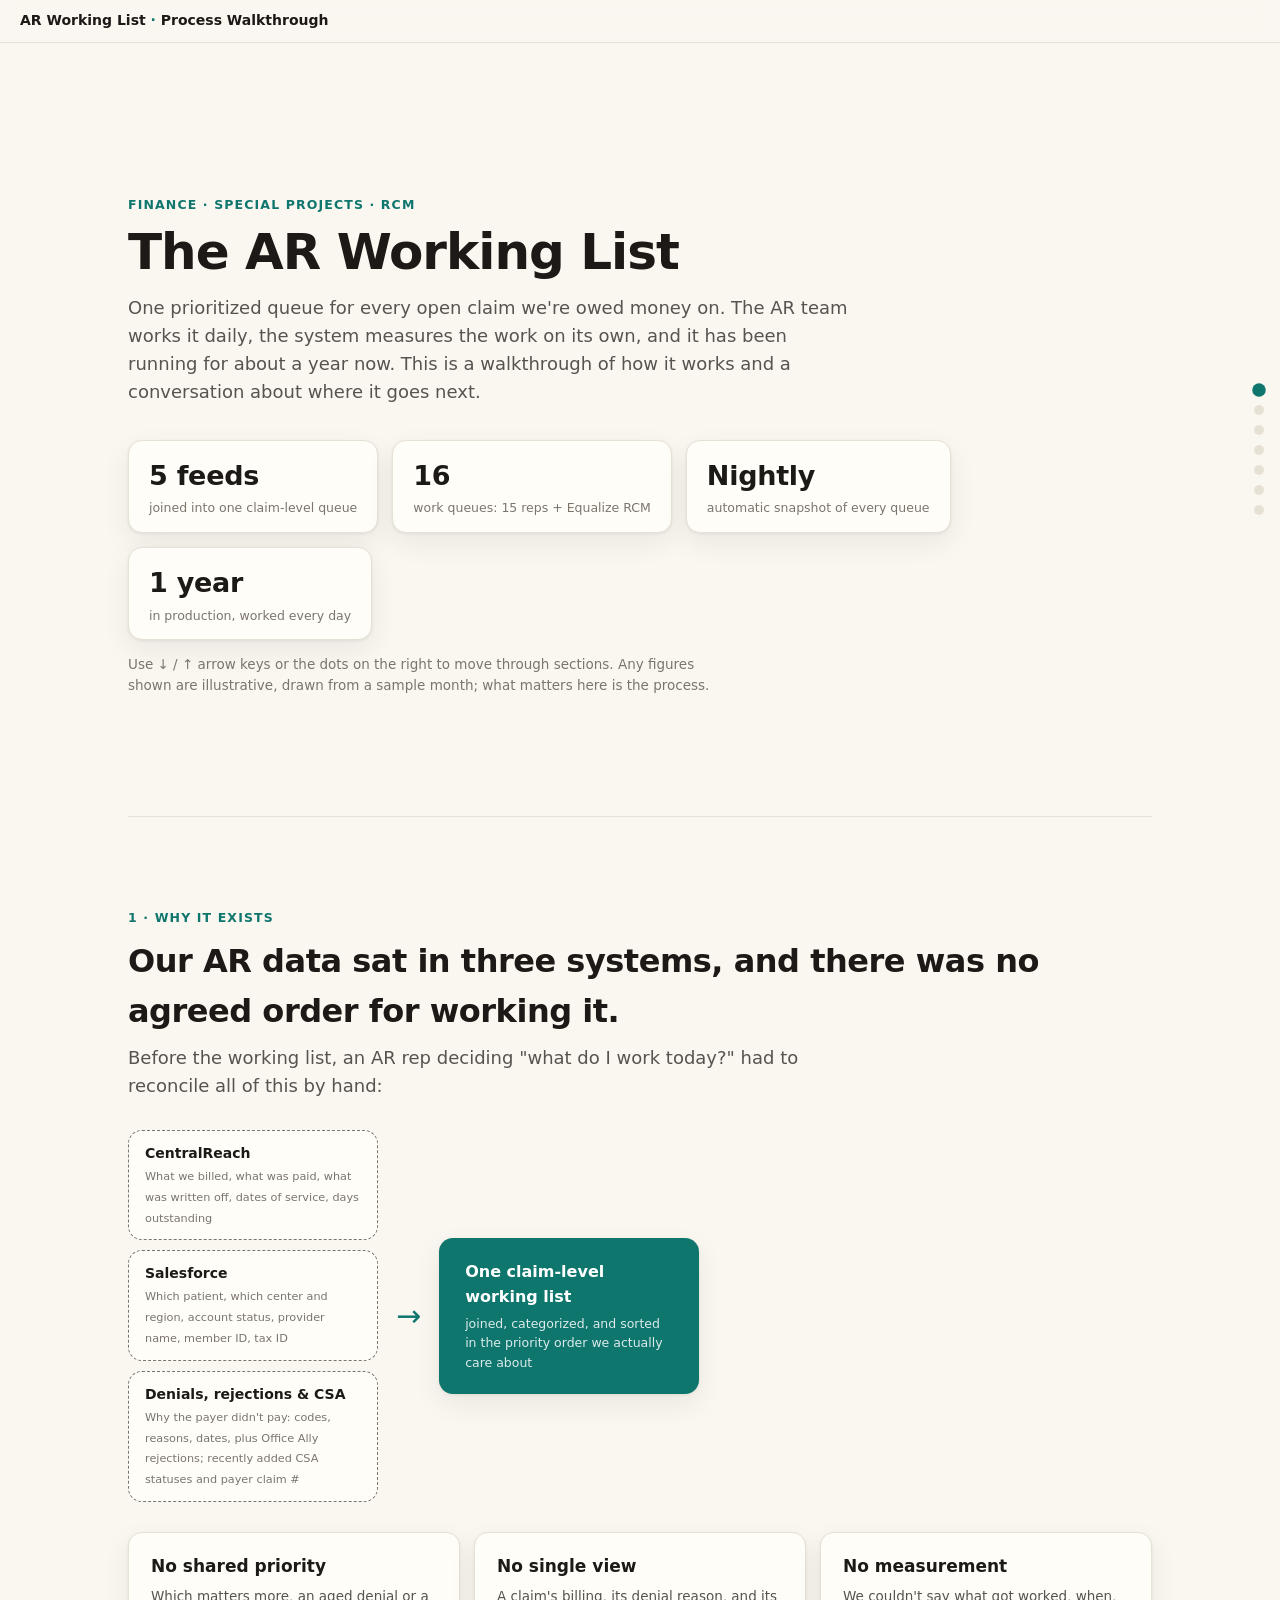
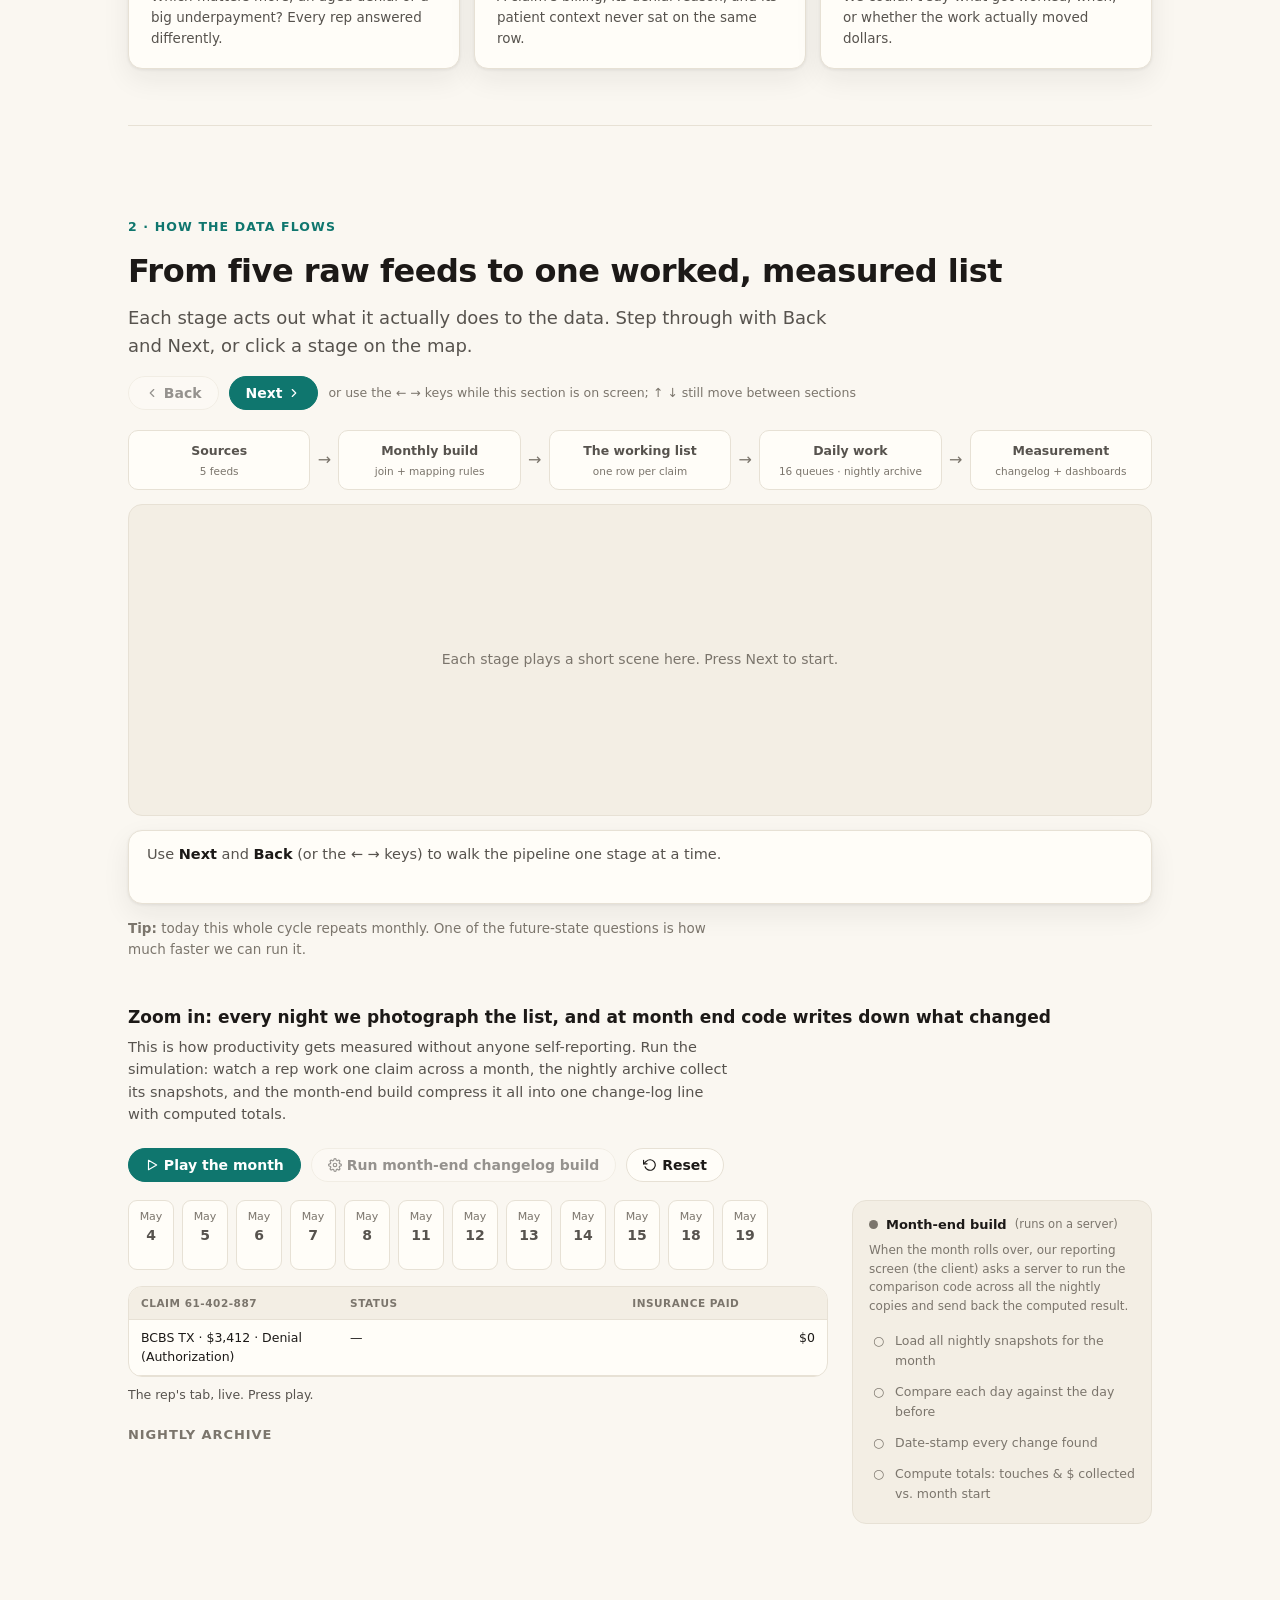
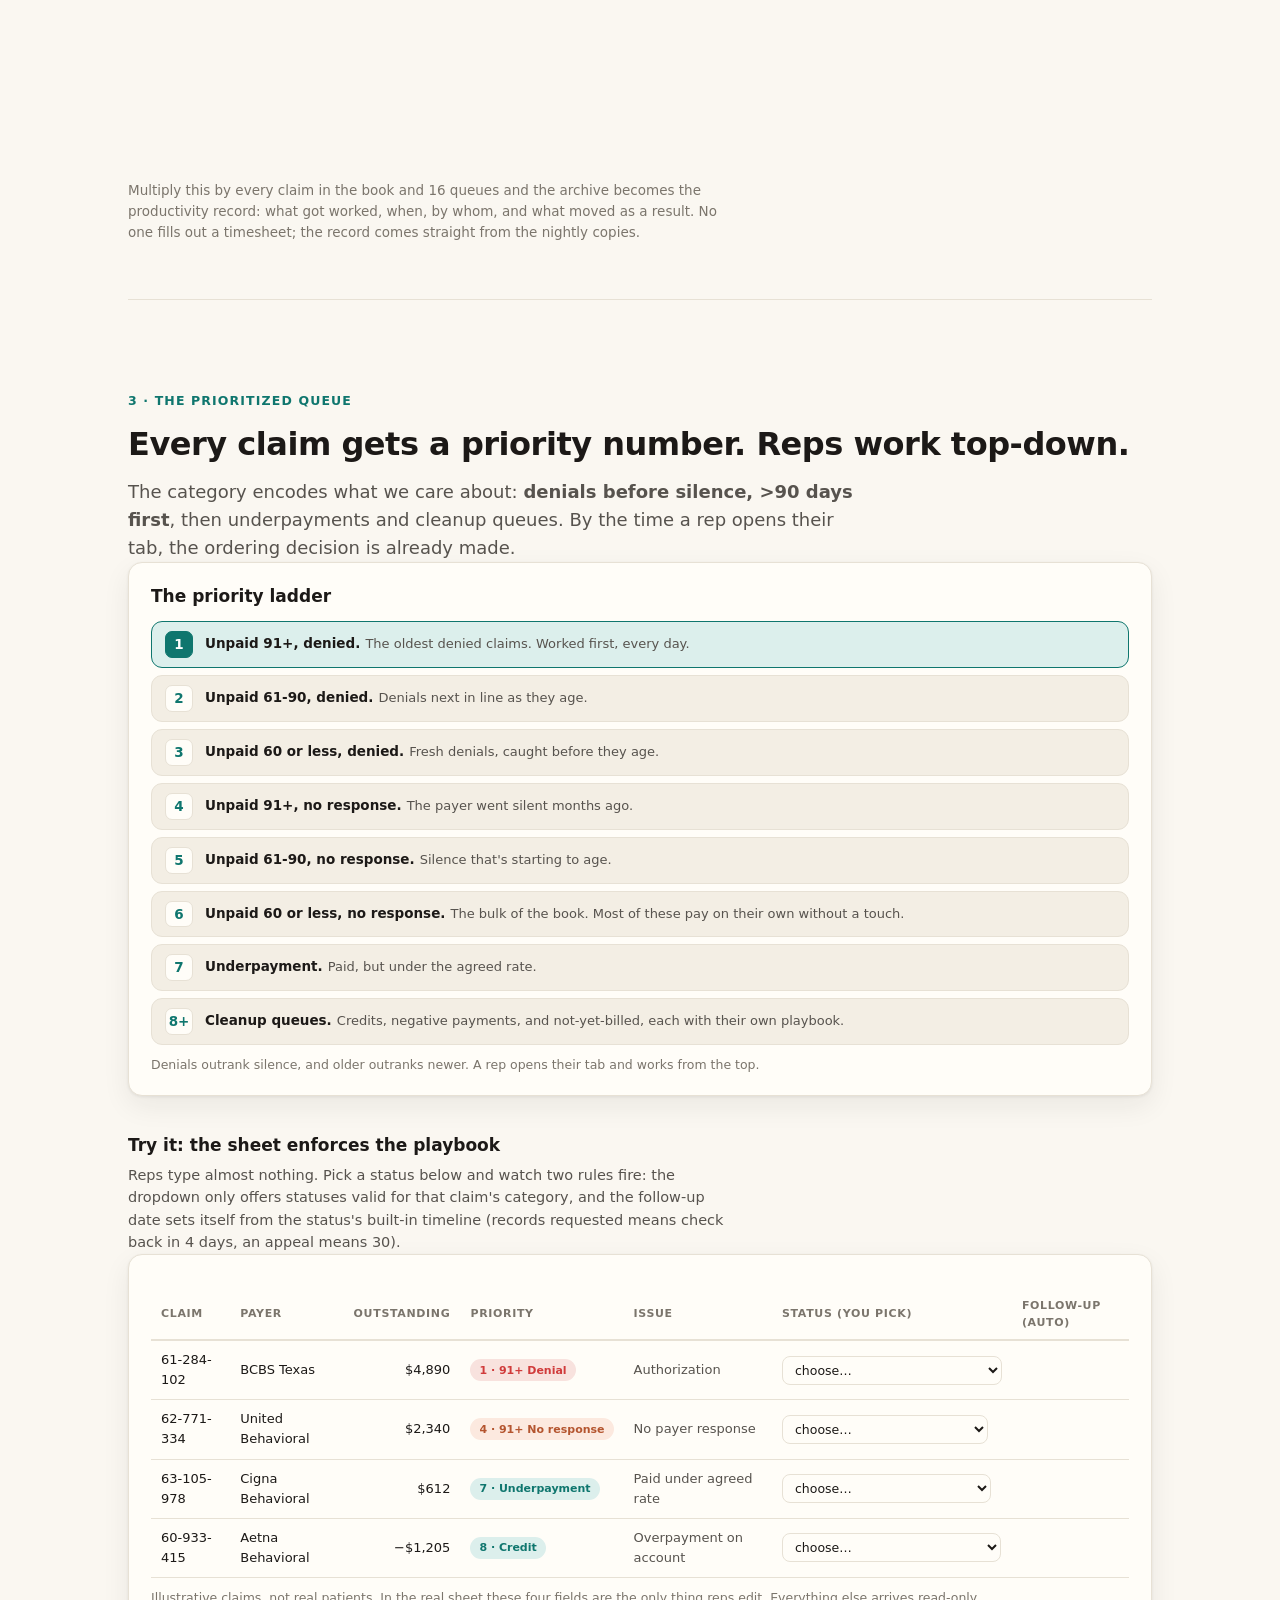
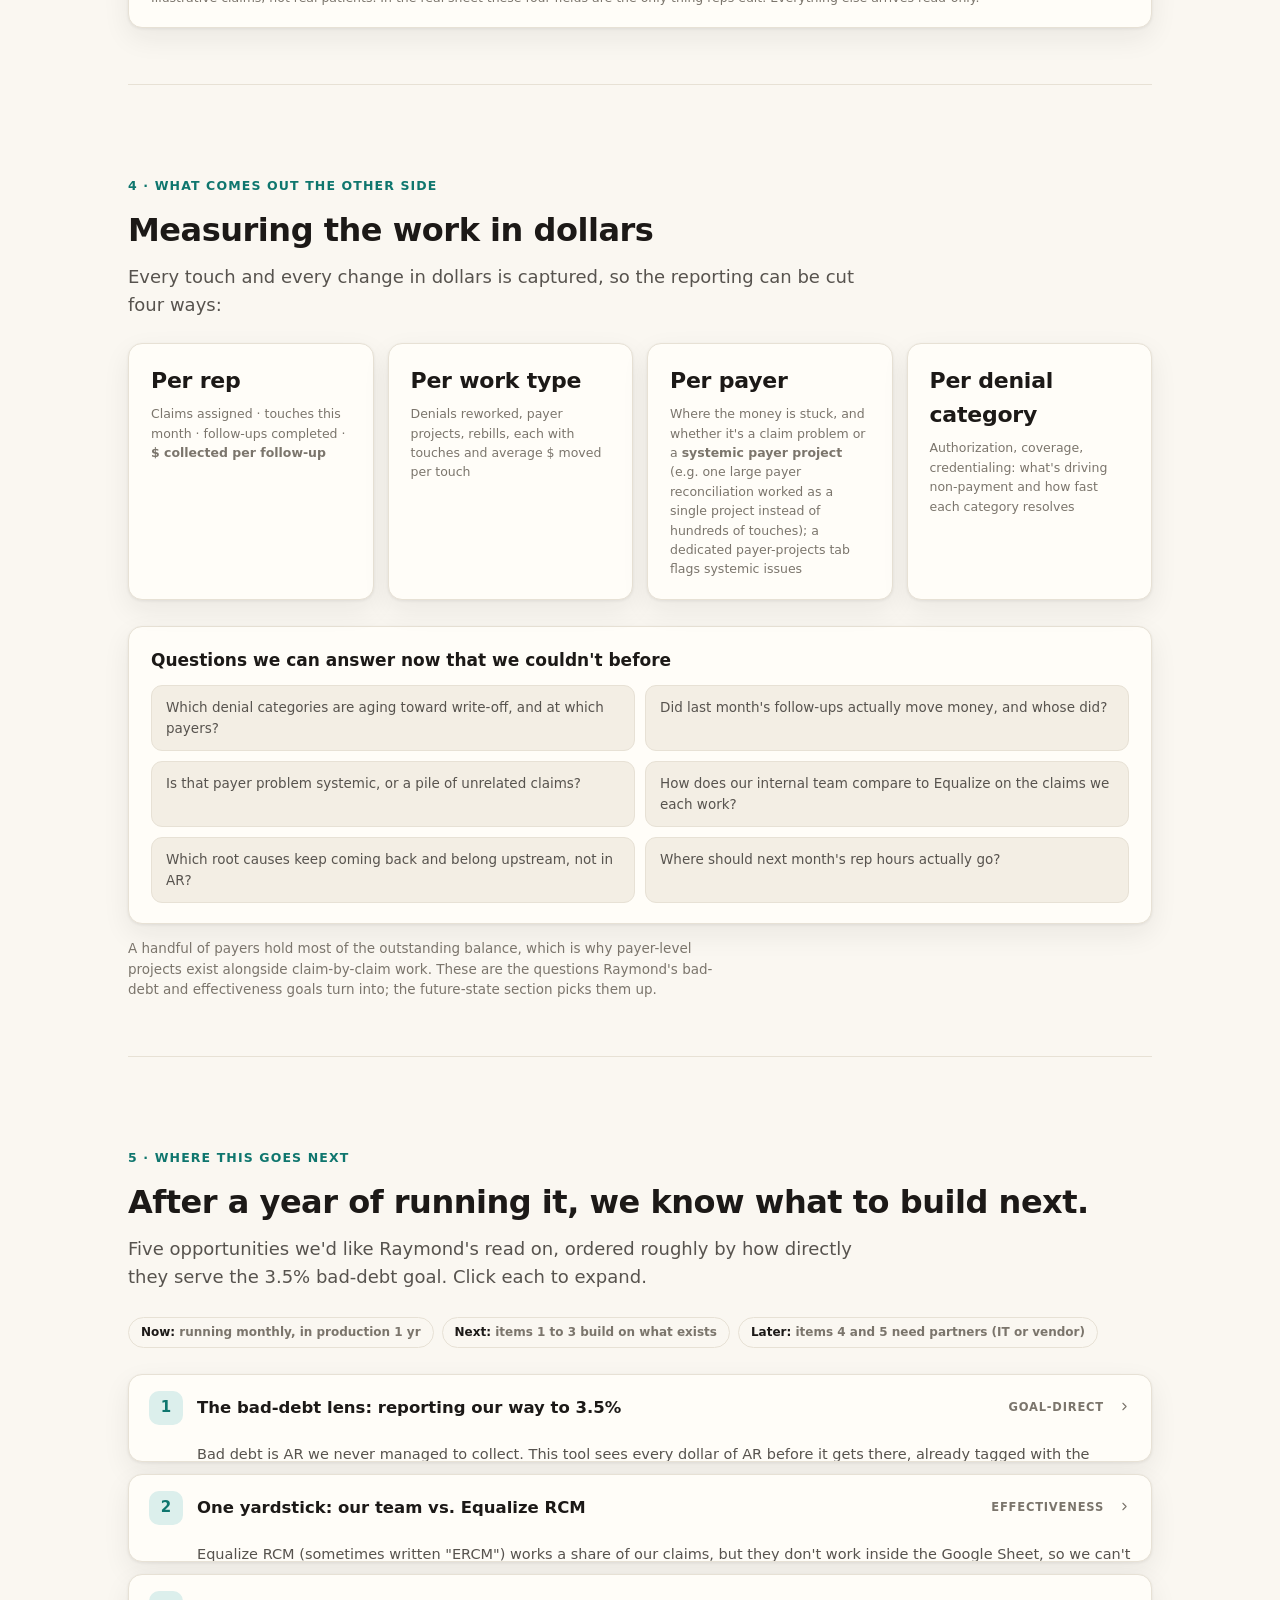
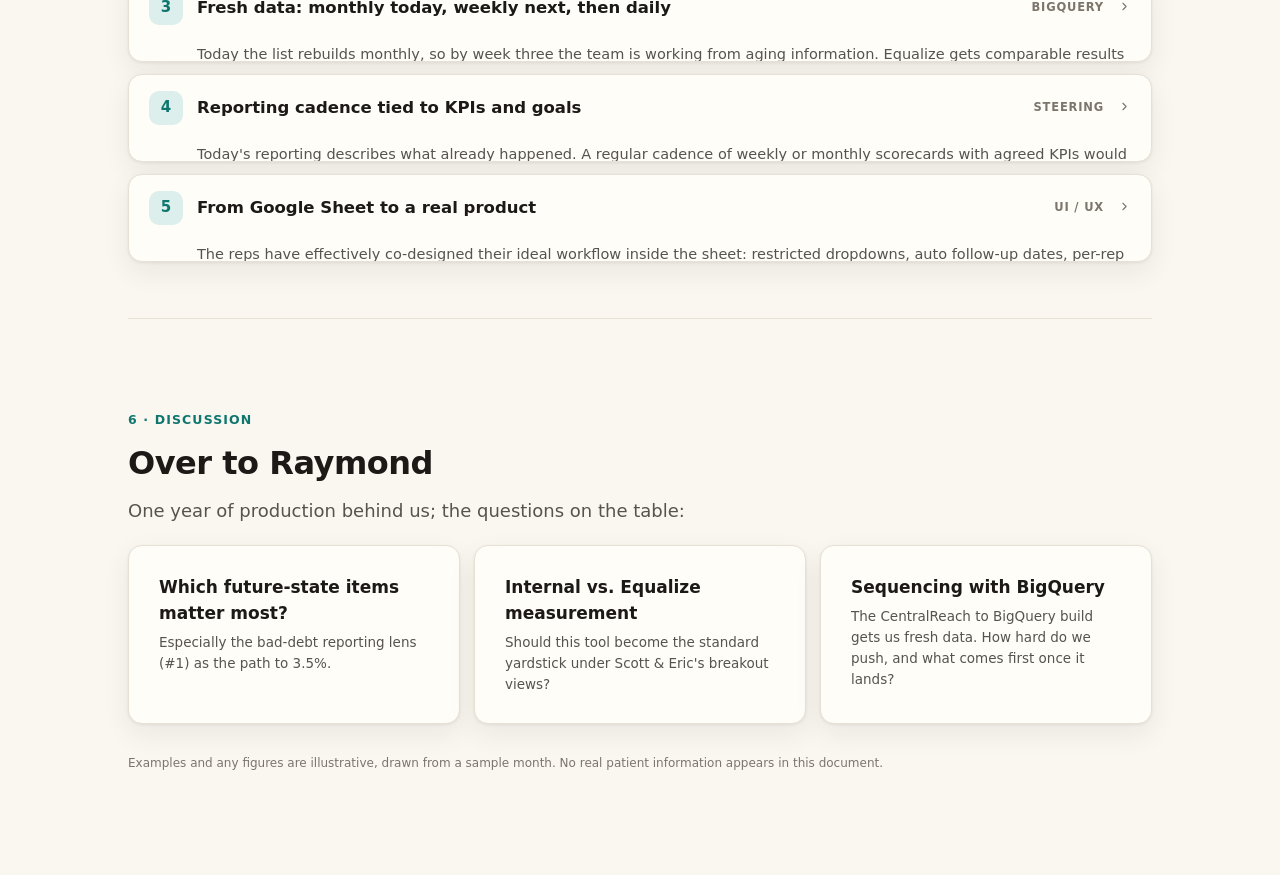
==== commit db874c5b: "Merge archive/changelog simulator into part 2 for one continuous mechanics walkthrough; renumber sec" ====
--- a/docs/index.html
+++ b/docs/index.html
@@ -610,52 +610,9 @@
 
   <div class="pl-cap rv d3" id="plCap"></div>
   <p class="note rv d3"><b>Tip:</b> today this whole cycle repeats monthly. One of the future-state questions is how much faster we can run it.</p>
-</section>
-
-<!-- ============ 4. PRIORITIZATION ============ -->
-<section id="priority" data-nav="Prioritization">
-  <span class="kicker rv">3 · The prioritized queue</span>
-  <h2 class="rv">Every claim gets a priority number. Reps work top-down.</h2>
-  <p class="lead rv d1">The category encodes what we care about: <b>denials before silence, &gt;90 days first</b>, then underpayments and cleanup queues. By the time a rep opens their tab, the ordering decision is already made.</p>
-
-  <div class="card rv d2">
-    <h3 style="margin-bottom:12px;">The priority ladder</h3>
-    <div class="ladder">
-      <div class="lrow top"><span class="ln">1</span><div><b>Unpaid 91+, denied.</b> <span class="ld">The oldest denied claims. Worked first, every day.</span></div></div>
-      <div class="lrow"><span class="ln">2</span><div><b>Unpaid 61-90, denied.</b> <span class="ld">Denials next in line as they age.</span></div></div>
-      <div class="lrow"><span class="ln">3</span><div><b>Unpaid 60 or less, denied.</b> <span class="ld">Fresh denials, caught before they age.</span></div></div>
-      <div class="lrow"><span class="ln">4</span><div><b>Unpaid 91+, no response.</b> <span class="ld">The payer went silent months ago.</span></div></div>
-      <div class="lrow"><span class="ln">5</span><div><b>Unpaid 61-90, no response.</b> <span class="ld">Silence that's starting to age.</span></div></div>
-      <div class="lrow"><span class="ln">6</span><div><b>Unpaid 60 or less, no response.</b> <span class="ld">The bulk of the book. Most of these pay on their own without a touch.</span></div></div>
-      <div class="lrow"><span class="ln">7</span><div><b>Underpayment.</b> <span class="ld">Paid, but under the agreed rate.</span></div></div>
-      <div class="lrow"><span class="ln">8+</span><div><b>Cleanup queues.</b> <span class="ld">Credits, negative payments, and not-yet-billed, each with their own playbook.</span></div></div>
-    </div>
-    <div class="chart-note">Denials outrank silence, and older outranks newer. A rep opens their tab and works from the top.</div>
-  </div>
-
-  <h3 class="rv" style="margin-top:36px;">Try it: the sheet enforces the playbook</h3>
+
+  <h3 class="rv" style="margin-top:44px;">Zoom in: every night we photograph the list, and at month end code writes down what changed</h3>
   <p class="rv d1" style="font-size:14.5px;color:var(--ink-2);max-width:66ch;">
-    Reps type almost nothing. Pick a status below and watch two rules fire: the dropdown only offers
-    statuses valid for that claim's category, and the follow-up date sets itself from the
-    status's built-in timeline (records requested means check back in 4 days, an appeal means 30).
-  </p>
-
-  <div class="card rv d2" style="overflow-x:auto;">
-    <table class="demo-table" id="demoTable">
-      <thead><tr>
-        <th>Claim</th><th>Payer</th><th style="text-align:right">Outstanding</th><th>Priority</th><th>Issue</th><th>Status (you pick)</th><th>Follow-up (auto)</th>
-      </tr></thead>
-      <tbody></tbody>
-    </table>
-    <p class="chart-note">Illustrative claims, not real patients. In the real sheet these four fields are the only thing reps edit. Everything else arrives read-only.</p>
-  </div>
-</section>
-
-<!-- ============ 5. ARCHIVE + CHANGELOG ============ -->
-<section id="loop" data-nav="Daily archive → changelog">
-  <span class="kicker rv">4 · The part you can't see in the sheet</span>
-  <h2 class="rv">Every night we photograph the list. At month end, code compares the photos and writes down what changed.</h2>
-  <p class="lead rv d1">
     This is how productivity gets measured without anyone self-reporting. Run the simulation:
     watch a rep work one claim across a month, the nightly archive collect its snapshots,
     and the month-end build compress it all into one change-log line with computed totals.
@@ -717,9 +674,48 @@
   </p>
 </section>
 
-<!-- ============ 6. WHAT IT TELLS US ============ -->
+<!-- ============ 4. PRIORITIZATION (part 3) ============ -->
+<section id="priority" data-nav="Prioritization">
+  <span class="kicker rv">3 · The prioritized queue</span>
+  <h2 class="rv">Every claim gets a priority number. Reps work top-down.</h2>
+  <p class="lead rv d1">The category encodes what we care about: <b>denials before silence, &gt;90 days first</b>, then underpayments and cleanup queues. By the time a rep opens their tab, the ordering decision is already made.</p>
+
+  <div class="card rv d2">
+    <h3 style="margin-bottom:12px;">The priority ladder</h3>
+    <div class="ladder">
+      <div class="lrow top"><span class="ln">1</span><div><b>Unpaid 91+, denied.</b> <span class="ld">The oldest denied claims. Worked first, every day.</span></div></div>
+      <div class="lrow"><span class="ln">2</span><div><b>Unpaid 61-90, denied.</b> <span class="ld">Denials next in line as they age.</span></div></div>
+      <div class="lrow"><span class="ln">3</span><div><b>Unpaid 60 or less, denied.</b> <span class="ld">Fresh denials, caught before they age.</span></div></div>
+      <div class="lrow"><span class="ln">4</span><div><b>Unpaid 91+, no response.</b> <span class="ld">The payer went silent months ago.</span></div></div>
+      <div class="lrow"><span class="ln">5</span><div><b>Unpaid 61-90, no response.</b> <span class="ld">Silence that's starting to age.</span></div></div>
+      <div class="lrow"><span class="ln">6</span><div><b>Unpaid 60 or less, no response.</b> <span class="ld">The bulk of the book. Most of these pay on their own without a touch.</span></div></div>
+      <div class="lrow"><span class="ln">7</span><div><b>Underpayment.</b> <span class="ld">Paid, but under the agreed rate.</span></div></div>
+      <div class="lrow"><span class="ln">8+</span><div><b>Cleanup queues.</b> <span class="ld">Credits, negative payments, and not-yet-billed, each with their own playbook.</span></div></div>
+    </div>
+    <div class="chart-note">Denials outrank silence, and older outranks newer. A rep opens their tab and works from the top.</div>
+  </div>
+
+  <h3 class="rv" style="margin-top:36px;">Try it: the sheet enforces the playbook</h3>
+  <p class="rv d1" style="font-size:14.5px;color:var(--ink-2);max-width:66ch;">
+    Reps type almost nothing. Pick a status below and watch two rules fire: the dropdown only offers
+    statuses valid for that claim's category, and the follow-up date sets itself from the
+    status's built-in timeline (records requested means check back in 4 days, an appeal means 30).
+  </p>
+
+  <div class="card rv d2" style="overflow-x:auto;">
+    <table class="demo-table" id="demoTable">
+      <thead><tr>
+        <th>Claim</th><th>Payer</th><th style="text-align:right">Outstanding</th><th>Priority</th><th>Issue</th><th>Status (you pick)</th><th>Follow-up (auto)</th>
+      </tr></thead>
+      <tbody></tbody>
+    </table>
+    <p class="chart-note">Illustrative claims, not real patients. In the real sheet these four fields are the only thing reps edit. Everything else arrives read-only.</p>
+  </div>
+</section>
+
+<!-- ============ 5. WHAT IT TELLS US ============ -->
 <section id="measure" data-nav="What it tells us">
-  <span class="kicker rv">5 · What comes out the other side</span>
+  <span class="kicker rv">4 · What comes out the other side</span>
   <h2 class="rv">Measuring the work in dollars</h2>
   <p class="lead rv d1">Every touch and every change in dollars is captured, so the reporting can be cut four ways:</p>
 
@@ -746,7 +742,7 @@
 
 <!-- ============ 7. FUTURE STATE ============ -->
 <section id="future" data-nav="Future state">
-  <span class="kicker rv">6 · Where this goes next</span>
+  <span class="kicker rv">5 · Where this goes next</span>
   <h2 class="rv">After a year of running it, we know what to build next.</h2>
   <p class="lead rv d1">
     Five opportunities we'd like Raymond's read on, ordered roughly by how directly they serve
@@ -845,9 +841,10 @@
 
 <!-- ============ 8. CLOSING ============ -->
 <section id="close" data-nav="Discussion">
-  <span class="kicker rv">7 · Discussion</span>
+  <span class="kicker rv">6 · Discussion</span>
   <h2 class="rv">Over to Raymond</h2>
   <p class="lead rv d1">One year of production behind us; the questions on the table:</p>
+
   <div class="ask-grid">
     <div class="card rv d1"><h3>Which future-state items matter most?</h3><p style="font-size:13.5px;color:var(--ink-2);">Especially the bad-debt reporting lens (#1) as the path to 3.5%.</p></div>
     <div class="card rv d2"><h3>Internal vs. Equalize measurement</h3><p style="font-size:13.5px;color:var(--ink-2);">Should this tool become the standard yardstick under Scott &amp; Eric's breakout views?</p></div>
@@ -908,7 +905,7 @@
   "Code on a server joins the five feeds into one row per claim, and the mapping rulebook categorizes every row: denial codes to categories, payers to buckets, rebills keep their identity.",
   "The working list itself: everything five systems knew about a claim, gathered into one row a rep can act on. The same list also feeds AR and denial reporting.",
   "The list deals out into 16 queues; each rep works their tab top-down. Every night the archive takes a complete copy of every queue.",
-  "At month end, code compares the nightly copies and writes one line per claim. Productivity dashboards update from there."
+  "At month end, code compares the nightly copies and writes one line per claim. Productivity dashboards update from there. The simulation below shows it happening to one claim."
 ];
 const PL_IDLE='Use <b>Next</b> and <b>Back</b> (or the ← → keys) to walk the pipeline one stage at a time.';
 const plSec=document.getElementById('pipeline');
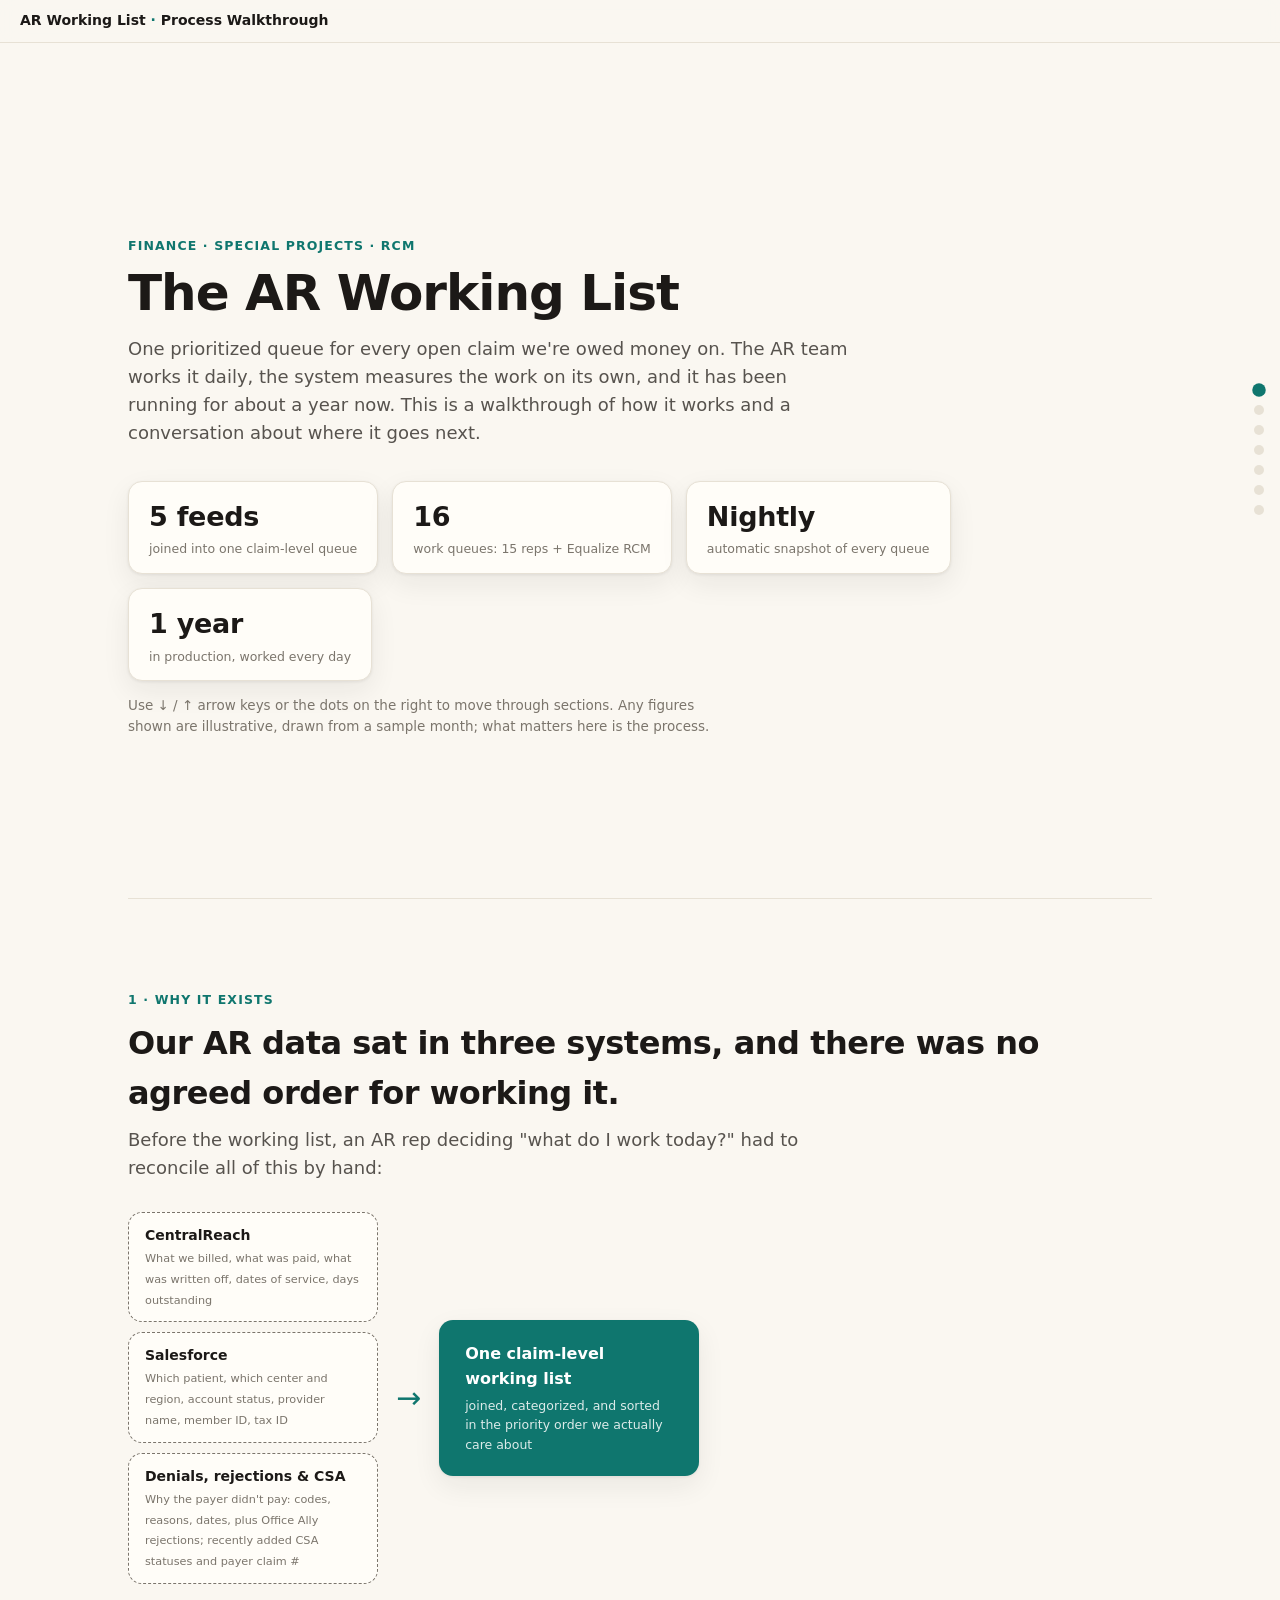
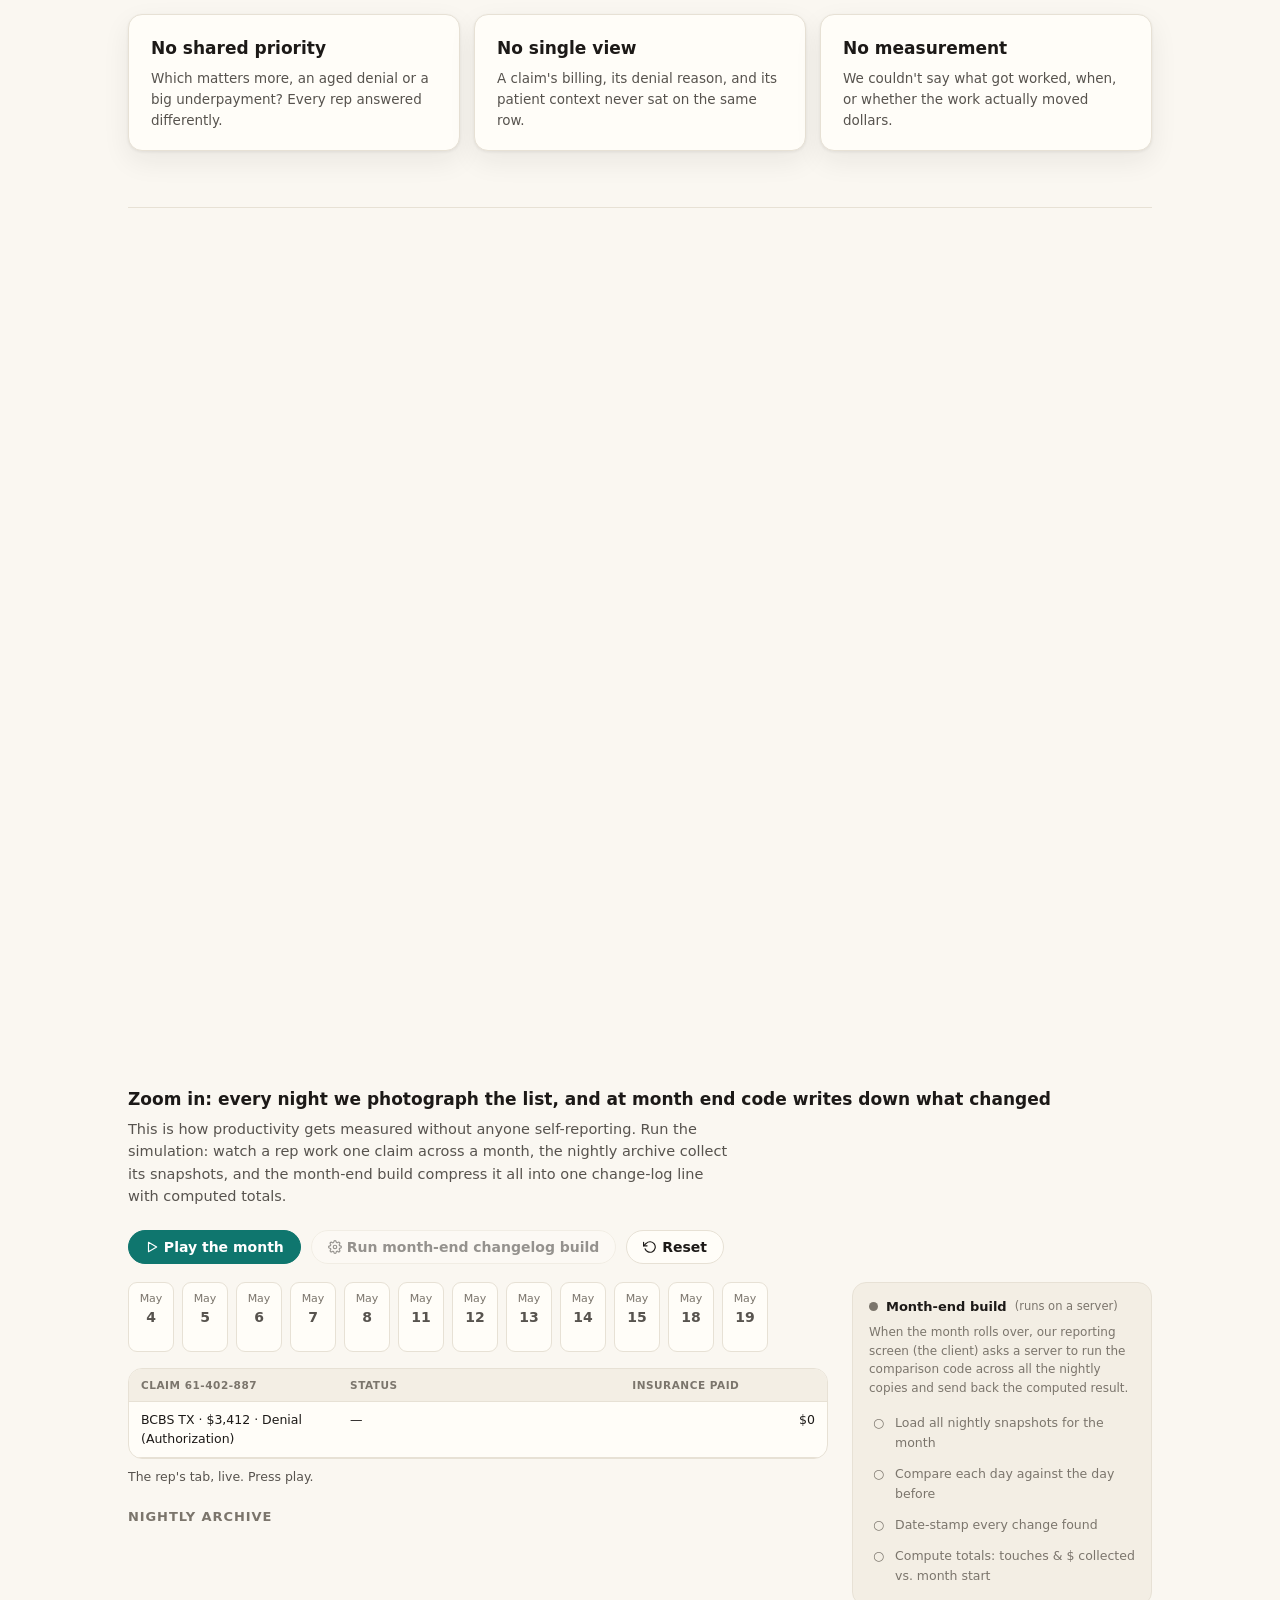
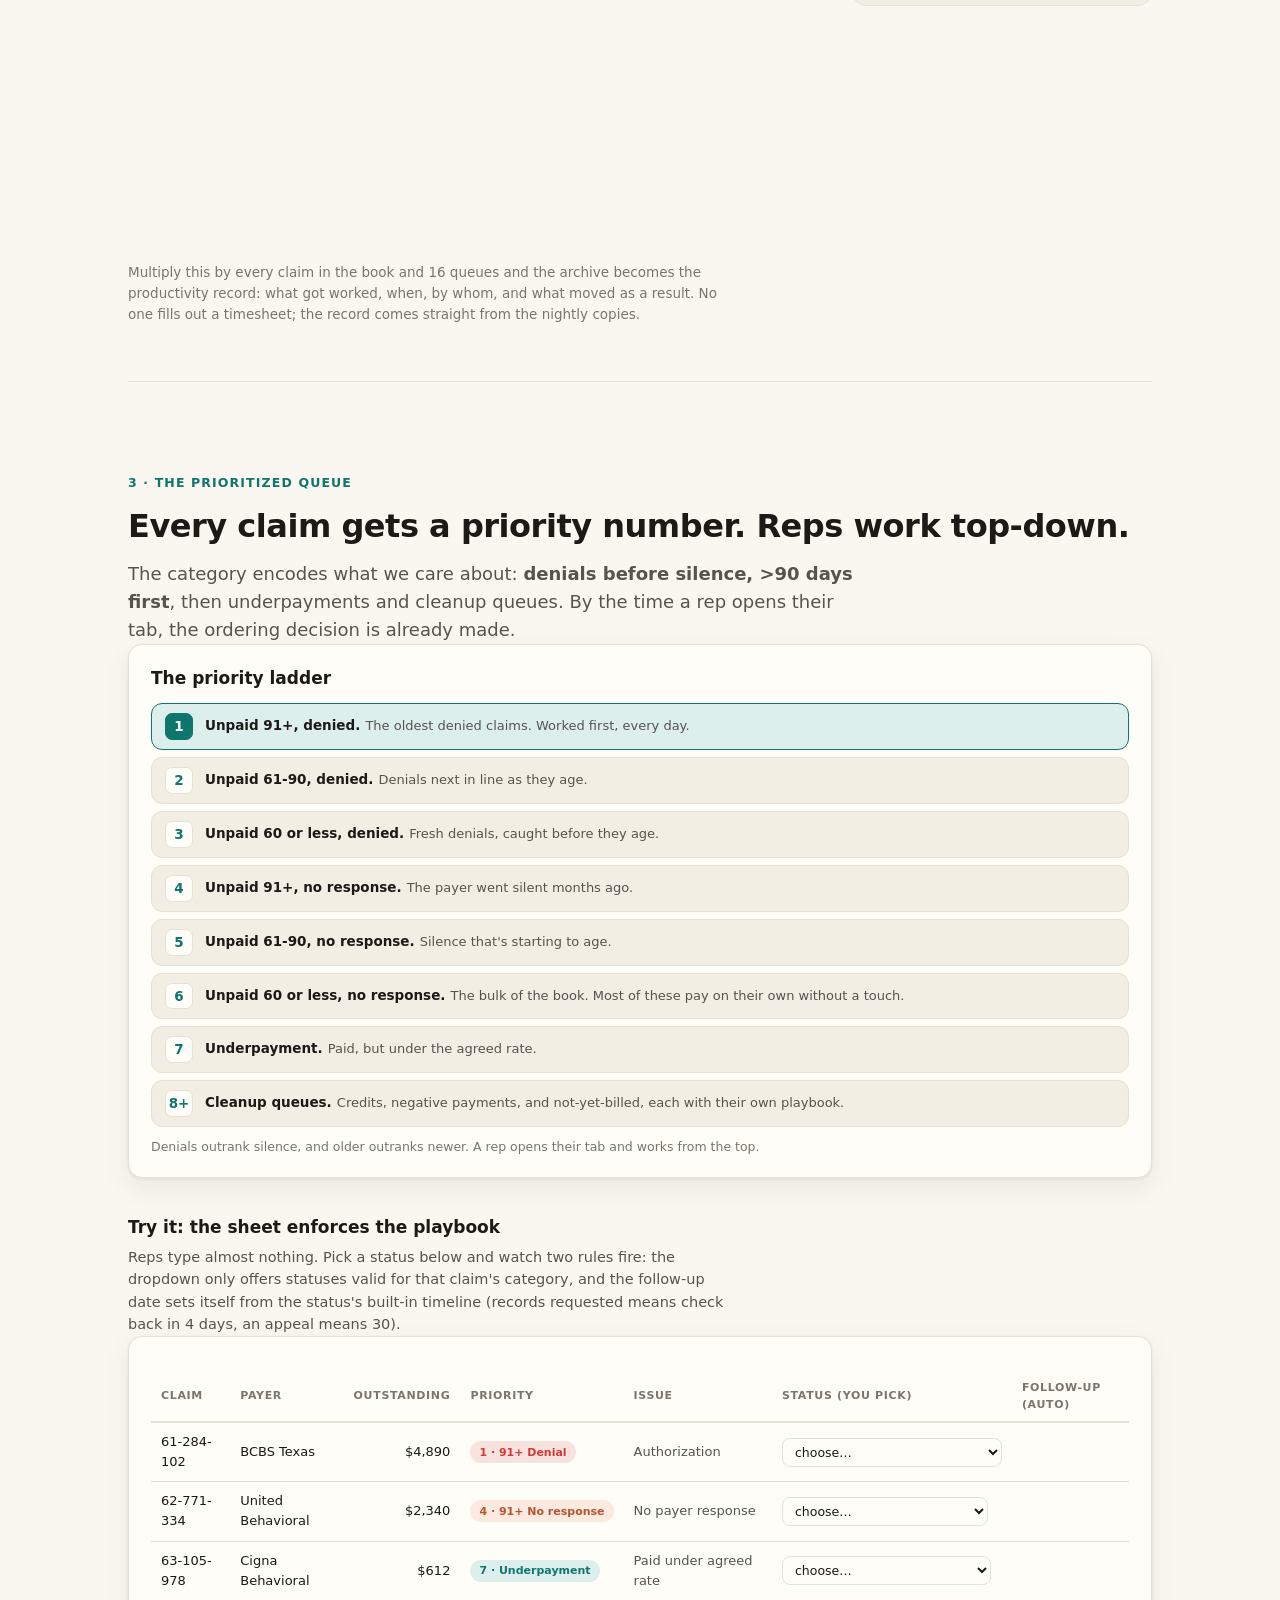
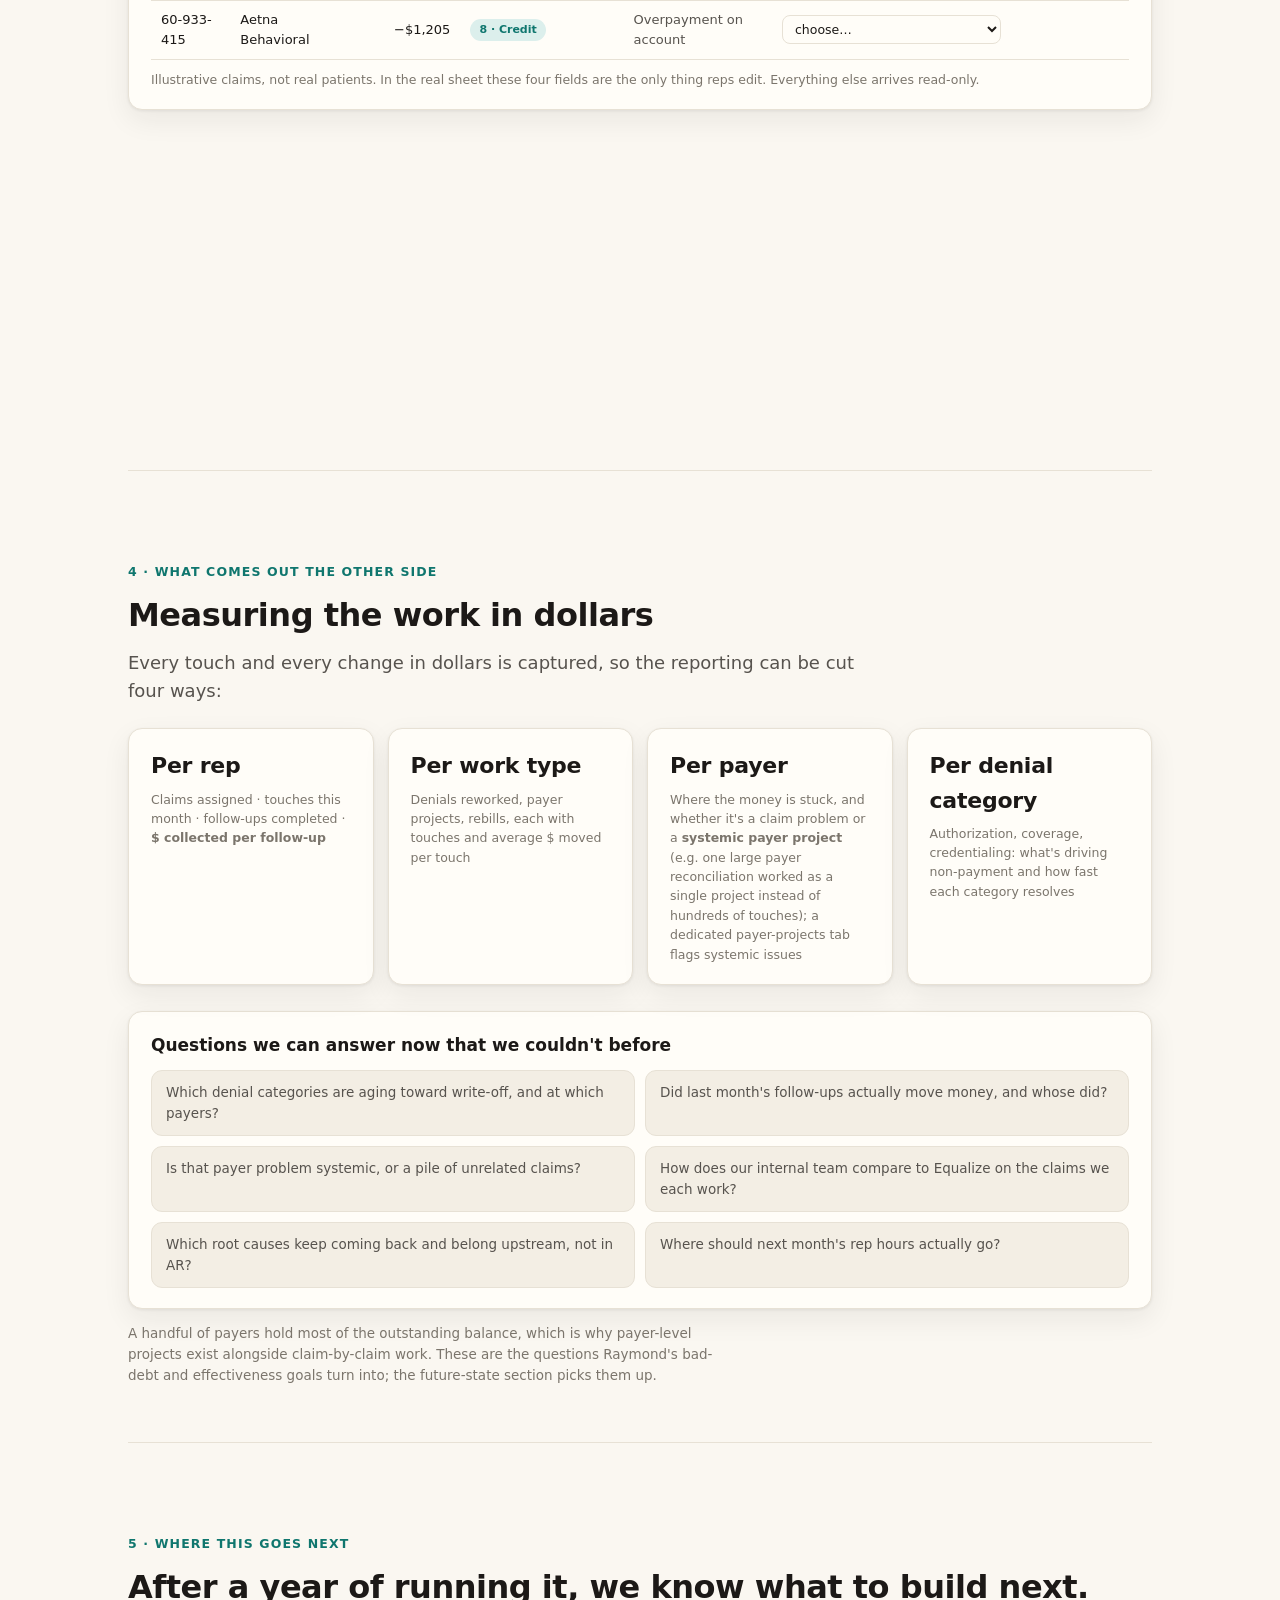
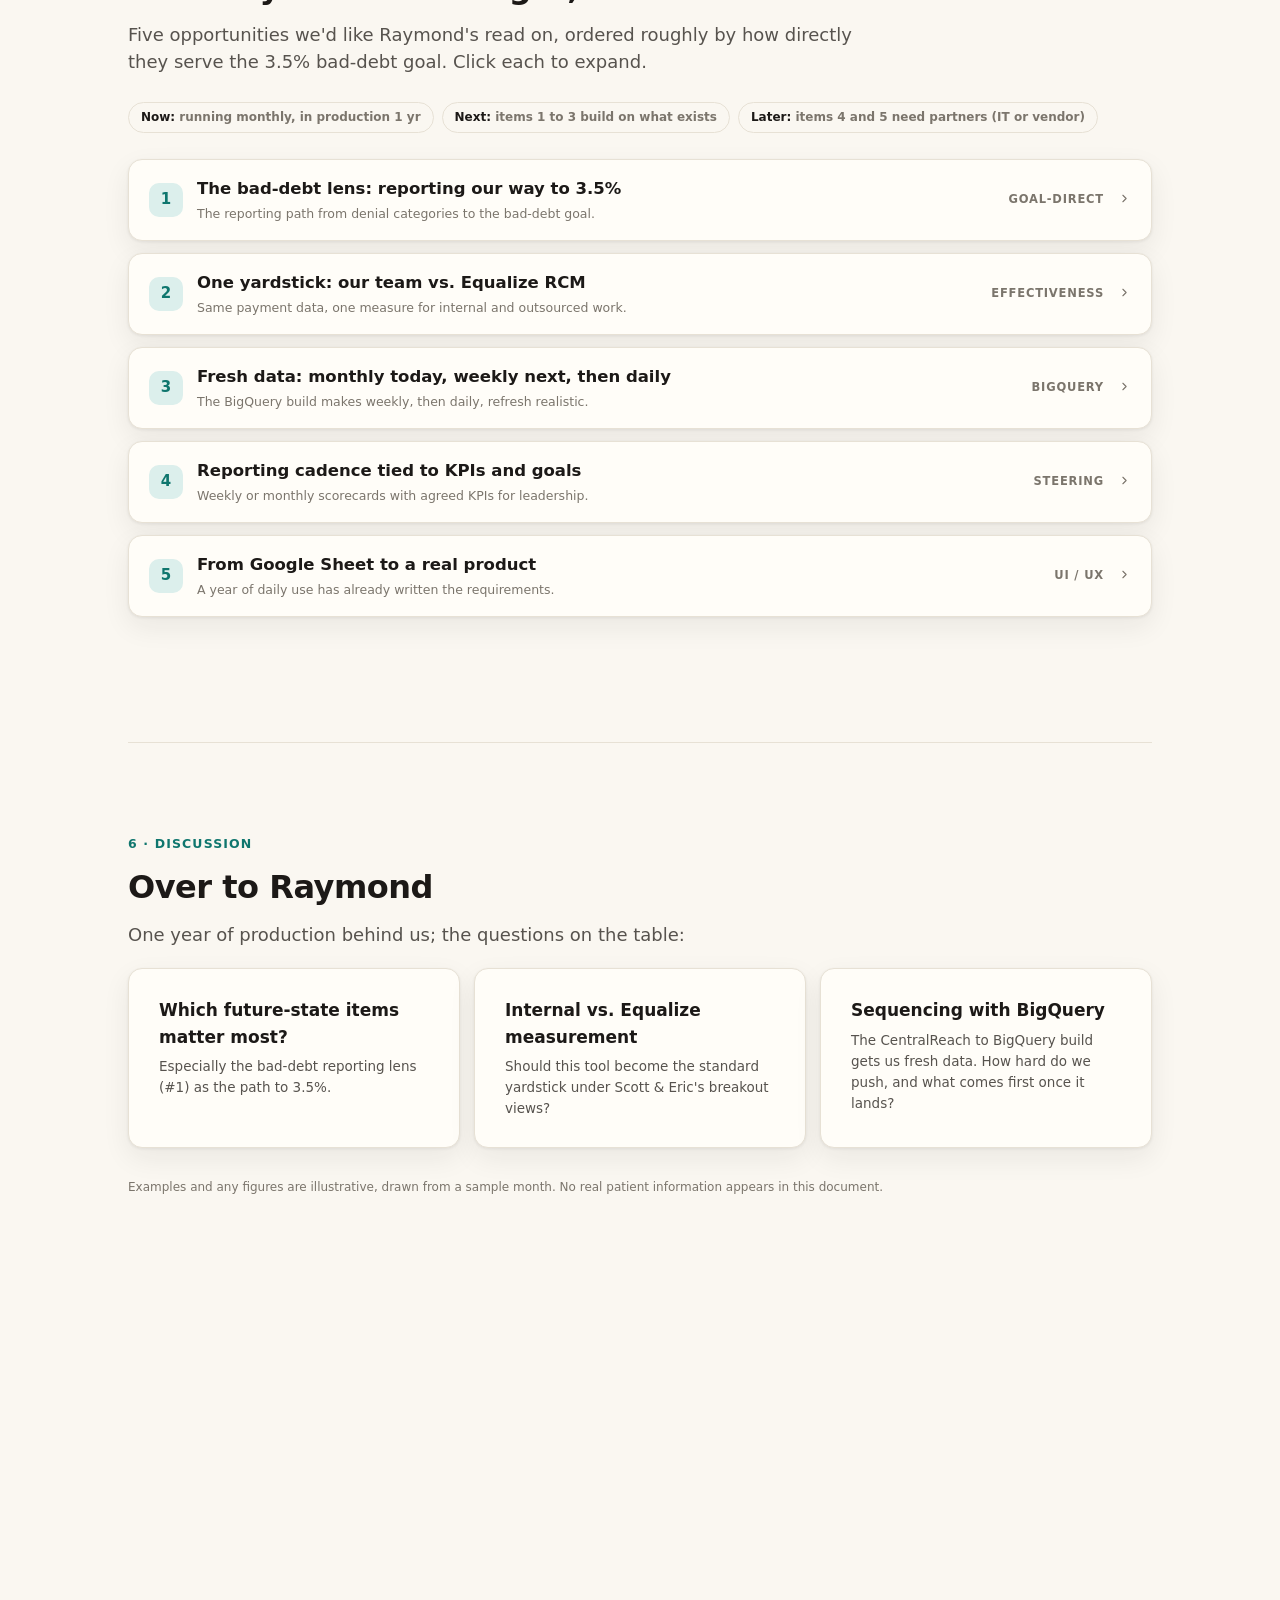
==== commit 621529a0: "Full-viewport section stops with sub-stops for simulator and status demo; clean collapsed accordion " ====
--- a/docs/index.html
+++ b/docs/index.html
@@ -34,7 +34,7 @@
     line-height:1.55; transition:background .3s,color .3s;
   }
   main{max-width:1080px; margin:0 auto; padding:0 28px;}
-  section{padding:88px 0 56px; min-height:60vh; border-bottom:1px solid var(--line);}
+  section{padding:88px 0 56px; min-height:100vh; border-bottom:1px solid var(--line);}
   section:last-of-type{border-bottom:none;}
   h1{font-size:clamp(30px,4.6vw,50px); line-height:1.12; letter-spacing:-.02em;}
   h2{font-size:clamp(23px,3vw,32px); letter-spacing:-.015em; margin-bottom:8px;}
@@ -98,7 +98,7 @@
   .rv.d1{transition-delay:.1s}.rv.d2{transition-delay:.22s}.rv.d3{transition-delay:.34s}.rv.d4{transition-delay:.46s}
 
   /* ============ TITLE ============ */
-  #title{display:flex; flex-direction:column; justify-content:center; min-height:86vh;}
+  #title{display:flex; flex-direction:column; justify-content:center; min-height:calc(100vh - 44px);}
   .title-stats{display:flex; gap:14px; flex-wrap:wrap; margin-top:34px;}
   .stat{
     background:var(--surface); border:1px solid var(--line); border-radius:var(--radius);
@@ -433,7 +433,11 @@
   .fitem.open{border-color:var(--accent);}
   .fhead{
     display:flex; align-items:center; gap:14px; padding:16px 20px; cursor:pointer; user-select:none;
-  }
+    transition:background .2s;
+  }
+  .fhead:hover{background:var(--surface-2);}
+  .fht{flex:1; min-width:0;}
+  .ftease{display:block; font-size:12.5px; color:var(--muted); font-weight:400; margin-top:3px;}
   .fnum{
     width:34px; height:34px; border-radius:10px; background:var(--accent-soft); color:var(--accent);
     display:flex; align-items:center; justify-content:center; font-weight:800; font-size:15px; flex-shrink:0;
@@ -443,12 +447,10 @@
   .fhead .chev{color:var(--muted); transition:transform .3s; font-size:13px;}
   .fitem.open .chev{transform:rotate(90deg);}
   .fbody{
-    display:grid; grid-template-rows:0fr; overflow:hidden;
-    transition:grid-template-rows .45s ease;
+    max-height:0; overflow:hidden; transition:max-height .45s ease;
     font-size:14.5px; color:var(--ink-2);
   }
-  .fitem.open .fbody{grid-template-rows:1fr;}
-  .fbody-inner{padding:2px 20px 18px 68px; min-height:0; overflow:hidden;}
+  .fbody-inner{padding:2px 20px 18px 68px;}
   .fbody ul{margin:8px 0 0 18px; padding:0;}
   .fbody li{margin-bottom:5px;}
   .fbody .why{
@@ -611,6 +613,7 @@
   <div class="pl-cap rv d3" id="plCap"></div>
   <p class="note rv d3"><b>Tip:</b> today this whole cycle repeats monthly. One of the future-state questions is how much faster we can run it.</p>
 
+  <div id="archiveZoom" data-stop style="scroll-margin-top:56px; min-height:calc(100vh - 150px);">
   <h3 class="rv" style="margin-top:44px;">Zoom in: every night we photograph the list, and at month end code writes down what changed</h3>
   <p class="rv d1" style="font-size:14.5px;color:var(--ink-2);max-width:66ch;">
     This is how productivity gets measured without anyone self-reporting. Run the simulation:
@@ -672,6 +675,7 @@
     what got worked, when, by whom, and what moved as a result. No one fills out a timesheet;
     the record comes straight from the nightly copies.
   </p>
+  </div>
 </section>
 
 <!-- ============ 4. PRIORITIZATION (part 3) ============ -->
@@ -695,6 +699,7 @@
     <div class="chart-note">Denials outrank silence, and older outranks newer. A rep opens their tab and works from the top.</div>
   </div>
 
+  <div id="tryIt" data-stop style="scroll-margin-top:56px; min-height:calc(100vh - 100px);">
   <h3 class="rv" style="margin-top:36px;">Try it: the sheet enforces the playbook</h3>
   <p class="rv d1" style="font-size:14.5px;color:var(--ink-2);max-width:66ch;">
     Reps type almost nothing. Pick a status below and watch two rules fire: the dropdown only offers
@@ -710,6 +715,7 @@
       <tbody></tbody>
     </table>
     <p class="chart-note">Illustrative claims, not real patients. In the real sheet these four fields are the only thing reps edit. Everything else arrives read-only.</p>
+  </div>
   </div>
 </section>
 
@@ -758,7 +764,7 @@
   <div class="future-list" id="futureList">
 
     <div class="fitem rv d1">
-      <div class="fhead"><div class="fnum">1</div><h3>The bad-debt lens: reporting our way to 3.5%</h3><span class="tag">Goal-direct</span><span class="chev"><svg class="ic" viewBox="0 0 24 24"><path d="M9 18l6-6-6-6"/></svg></span></div>
+      <div class="fhead"><div class="fnum">1</div><div class="fht"><h3>The bad-debt lens: reporting our way to 3.5%</h3><span class="ftease">The reporting path from denial categories to the bad-debt goal.</span></div><span class="tag">Goal-direct</span><span class="chev"><svg class="ic" viewBox="0 0 24 24"><path d="M9 18l6-6-6-6"/></svg></span></div>
       <div class="fbody"><div class="fbody-inner">
         Bad debt is AR we never managed to collect. This tool sees every dollar of AR before it
         gets there, already tagged with the reason it's stuck, which makes it the right place
@@ -774,7 +780,7 @@
     </div>
 
     <div class="fitem rv d2">
-      <div class="fhead"><div class="fnum">2</div><h3>One yardstick: our team vs. Equalize RCM</h3><span class="tag">Effectiveness</span><span class="chev"><svg class="ic" viewBox="0 0 24 24"><path d="M9 18l6-6-6-6"/></svg></span></div>
+      <div class="fhead"><div class="fnum">2</div><div class="fht"><h3>One yardstick: our team vs. Equalize RCM</h3><span class="ftease">Same payment data, one measure for internal and outsourced work.</span></div><span class="tag">Effectiveness</span><span class="chev"><svg class="ic" viewBox="0 0 24 24"><path d="M9 18l6-6-6-6"/></svg></span></div>
       <div class="fbody"><div class="fbody-inner">
         Equalize RCM (sometimes written "ERCM") works a share of our claims, but they don't work
         inside the Google Sheet, so we can't see their activity at the same level of detail as our
@@ -791,7 +797,7 @@
     </div>
 
     <div class="fitem rv d3">
-      <div class="fhead"><div class="fnum">3</div><h3>Fresh data: monthly today, weekly next, then daily</h3><span class="tag">BigQuery</span><span class="chev"><svg class="ic" viewBox="0 0 24 24"><path d="M9 18l6-6-6-6"/></svg></span></div>
+      <div class="fhead"><div class="fnum">3</div><div class="fht"><h3>Fresh data: monthly today, weekly next, then daily</h3><span class="ftease">The BigQuery build makes weekly, then daily, refresh realistic.</span></div><span class="tag">BigQuery</span><span class="chev"><svg class="ic" viewBox="0 0 24 24"><path d="M9 18l6-6-6-6"/></svg></span></div>
       <div class="fbody"><div class="fbody-inner">
         Today the list rebuilds monthly, so by week three the team is working from aging information.
         Equalize gets comparable results partly because they run on a substantially better data
@@ -808,7 +814,7 @@
     </div>
 
     <div class="fitem rv d3">
-      <div class="fhead"><div class="fnum">4</div><h3>Reporting cadence tied to KPIs and goals</h3><span class="tag">Steering</span><span class="chev"><svg class="ic" viewBox="0 0 24 24"><path d="M9 18l6-6-6-6"/></svg></span></div>
+      <div class="fhead"><div class="fnum">4</div><div class="fht"><h3>Reporting cadence tied to KPIs and goals</h3><span class="ftease">Weekly or monthly scorecards with agreed KPIs for leadership.</span></div><span class="tag">Steering</span><span class="chev"><svg class="ic" viewBox="0 0 24 24"><path d="M9 18l6-6-6-6"/></svg></span></div>
       <div class="fbody"><div class="fbody-inner">
         Today's reporting describes what already happened. A regular cadence of weekly or monthly
         scorecards with agreed KPIs would let the tool set direction instead of just describing last month:
@@ -822,7 +828,7 @@
     </div>
 
     <div class="fitem rv d4">
-      <div class="fhead"><div class="fnum">5</div><h3>From Google Sheet to a real product</h3><span class="tag">UI / UX</span><span class="chev"><svg class="ic" viewBox="0 0 24 24"><path d="M9 18l6-6-6-6"/></svg></span></div>
+      <div class="fhead"><div class="fnum">5</div><div class="fht"><h3>From Google Sheet to a real product</h3><span class="ftease">A year of daily use has already written the requirements.</span></div><span class="tag">UI / UX</span><span class="chev"><svg class="ic" viewBox="0 0 24 24"><path d="M9 18l6-6-6-6"/></svg></span></div>
       <div class="fbody"><div class="fbody-inner">
         The reps have effectively co-designed their ideal workflow inside the sheet: restricted
         dropdowns, auto follow-up dates, per-rep views. But a spreadsheet runs into limits:
@@ -883,32 +889,34 @@
 },{threshold:.12});
 document.querySelectorAll('.rv').forEach(el=>rio.observe(el));
 
+const stops=[...document.querySelectorAll('section, [data-stop]')];
 document.addEventListener('keydown',e=>{
   if(e.key!=='ArrowDown'&&e.key!=='ArrowUp')return;
   if(/SELECT|INPUT|TEXTAREA/.test(document.activeElement.tagName))return;
   e.preventDefault();
   const mid=innerHeight/2;
   let cur=0;
-  sections.forEach((s,i)=>{const r=s.getBoundingClientRect(); if(r.top<mid)cur=i;});
-  const next=e.key==='ArrowDown'?Math.min(cur+1,sections.length-1):Math.max(cur-1,0);
-  sections[next].scrollIntoView({behavior:'smooth'});
+  stops.forEach((s,i)=>{const r=s.getBoundingClientRect(); if(r.top<mid)cur=i;});
+  const next=e.key==='ArrowDown'?Math.min(cur+1,stops.length-1):Math.max(cur-1,0);
+  stops[next].scrollIntoView({behavior:'smooth'});
 });
 
 /* ================= FUTURE ACCORDION ================= */
 document.querySelectorAll('.fhead').forEach(h=>h.addEventListener('click',()=>{
-  h.parentElement.classList.toggle('open');
+  const it=h.parentElement, body=it.querySelector('.fbody');
+  const open=it.classList.toggle('open');
+  body.style.maxHeight=open?body.scrollHeight+'px':'0px';
 }));
 
 /* ================= PIPELINE STEPPER ================= */
 const plCaps=[
   "Five feeds land at the start of the month: billing and demographics from CentralReach, cases from Salesforce, payer denials, and Office Ally rejections.",
-  "Code on a server joins the five feeds into one row per claim, and the mapping rulebook categorizes every row: denial codes to categories, payers to buckets, rebills keep their identity.",
+  "The build runs in Row Zero: it joins the five feeds into one row per claim, and the mapping rulebook categorizes every row: denial codes to categories, payers to buckets, rebills keep their identity.",
   "The working list itself: everything five systems knew about a claim, gathered into one row a rep can act on. The same list also feeds AR and denial reporting.",
   "The list deals out into 16 queues; each rep works their tab top-down. Every night the archive takes a complete copy of every queue.",
   "At month end, code compares the nightly copies and writes one line per claim. Productivity dashboards update from there. The simulation below shows it happening to one claim."
 ];
 const PL_IDLE='Use <b>Next</b> and <b>Back</b> (or the ← → keys) to walk the pipeline one stage at a time.';
-const plSec=document.getElementById('pipeline');
 const plCapEl=document.getElementById('plCap');
 const plIdleEl=document.getElementById('plIdle');
 const plNodes=[...document.querySelectorAll('.pl-node')];
@@ -935,8 +943,8 @@
 document.addEventListener('keydown',e=>{
   if(e.key!=='ArrowLeft'&&e.key!=='ArrowRight')return;
   if(/SELECT|INPUT|TEXTAREA/.test(document.activeElement.tagName))return;
-  const r=plSec.getBoundingClientRect(), mid=innerHeight/2;
-  if(r.top>mid||r.bottom<mid)return;
+  const r=document.querySelector('.pl-stagebox').getBoundingClientRect();
+  if(r.bottom<140||r.top>innerHeight-140)return;
   e.preventDefault();
   plGo(e.key==='ArrowRight'?plI+1:plI-1);
 });
